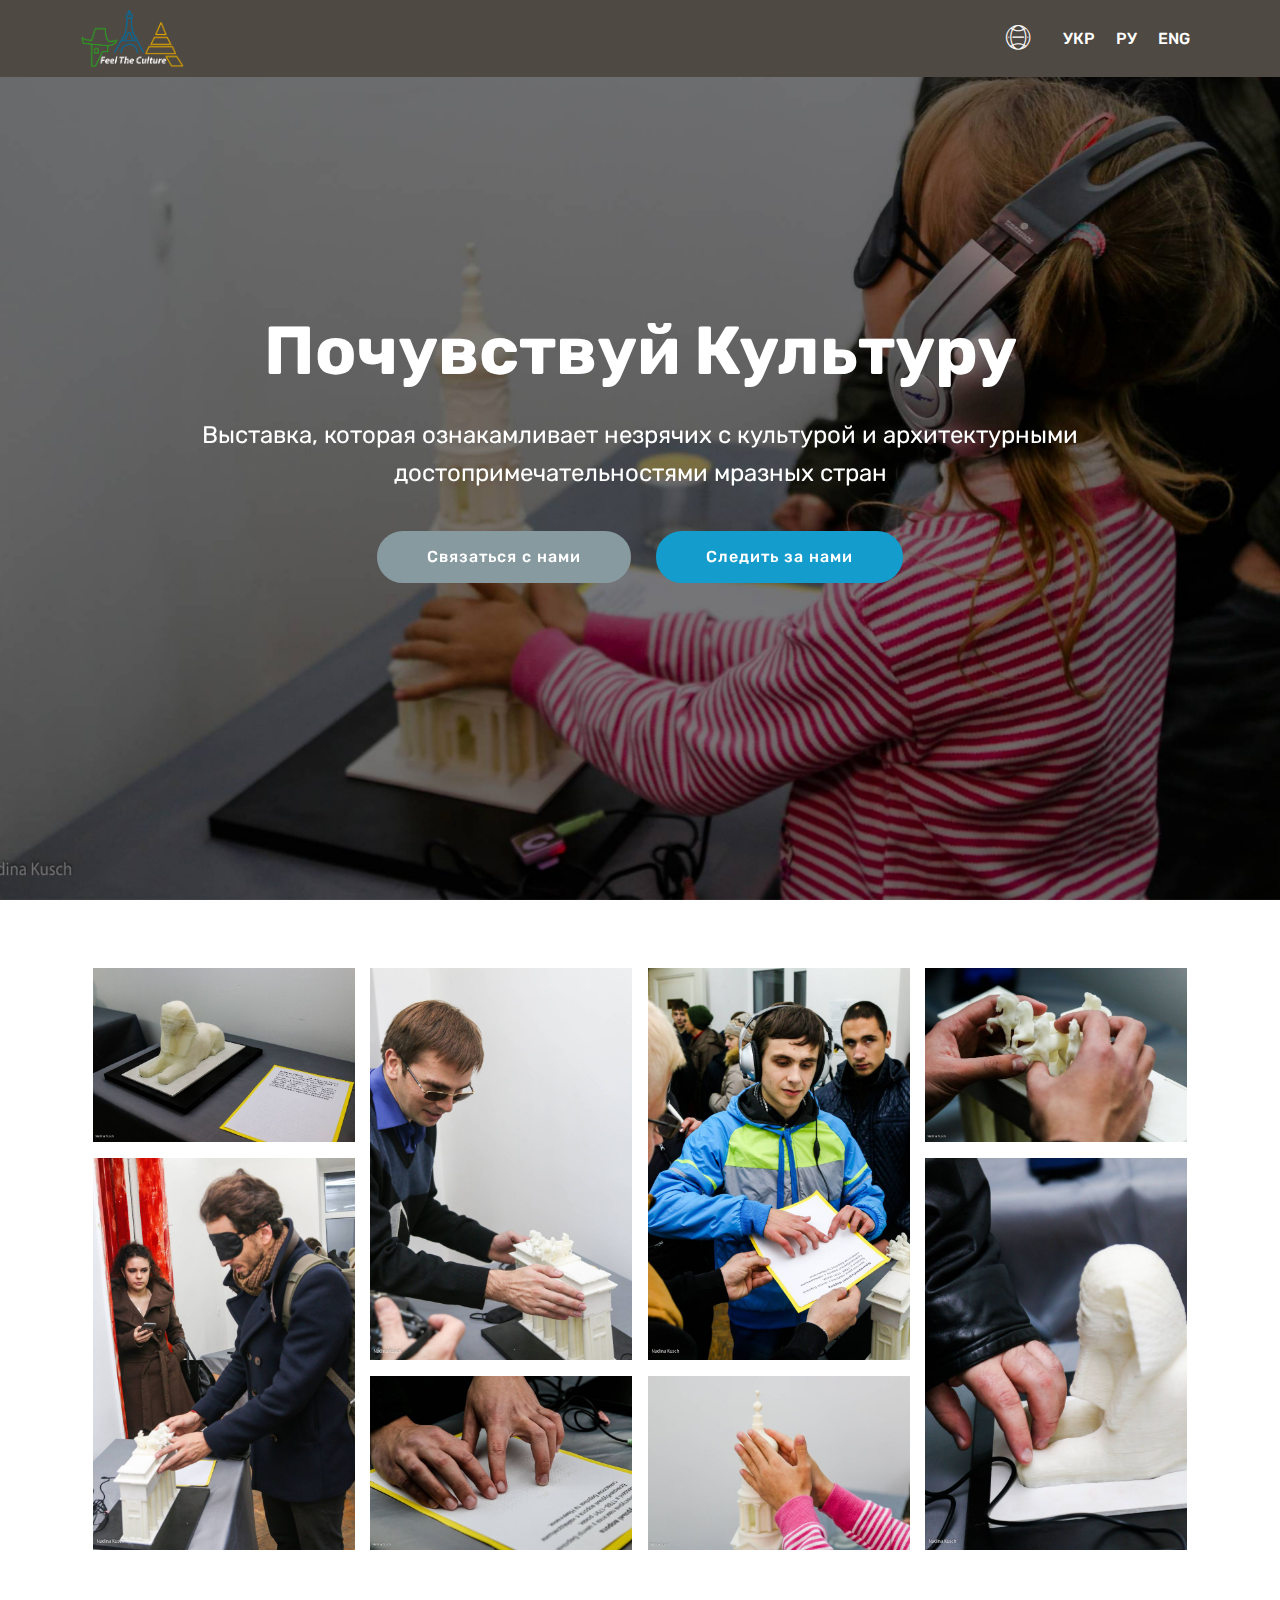
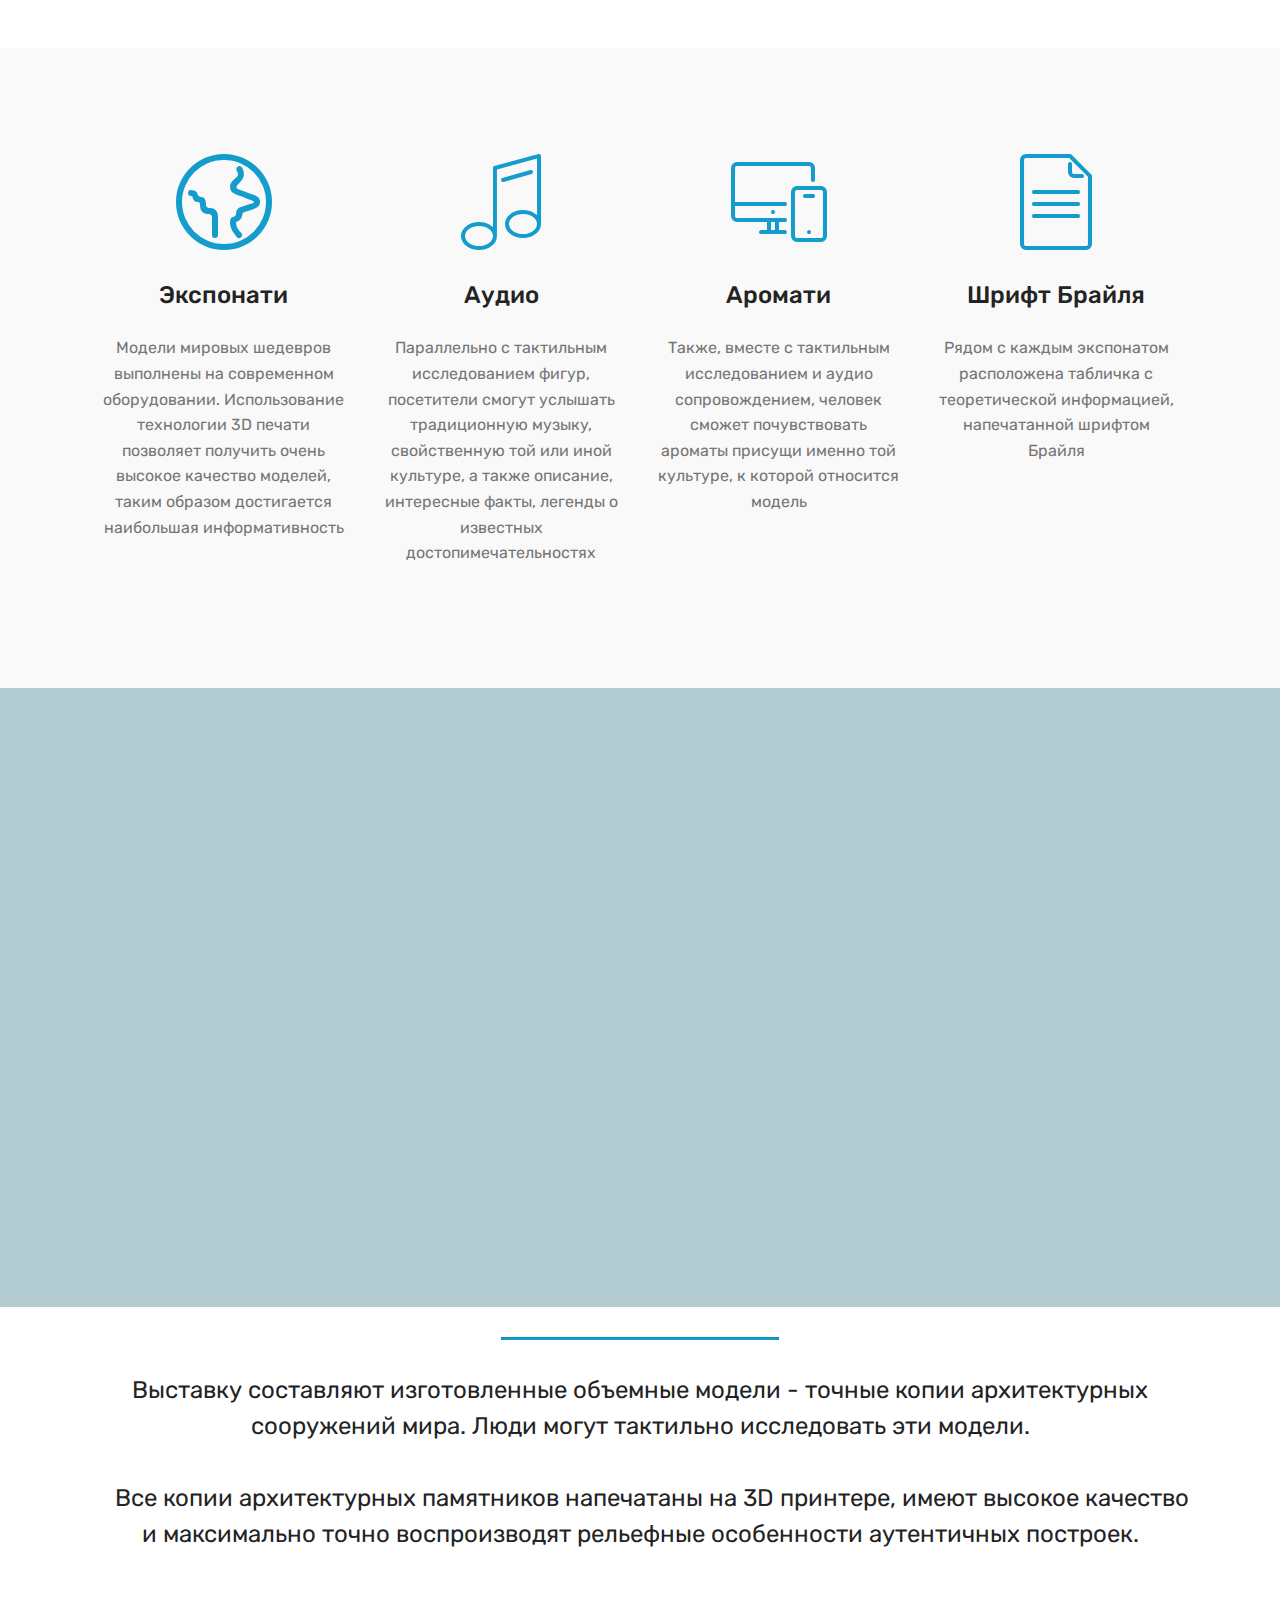
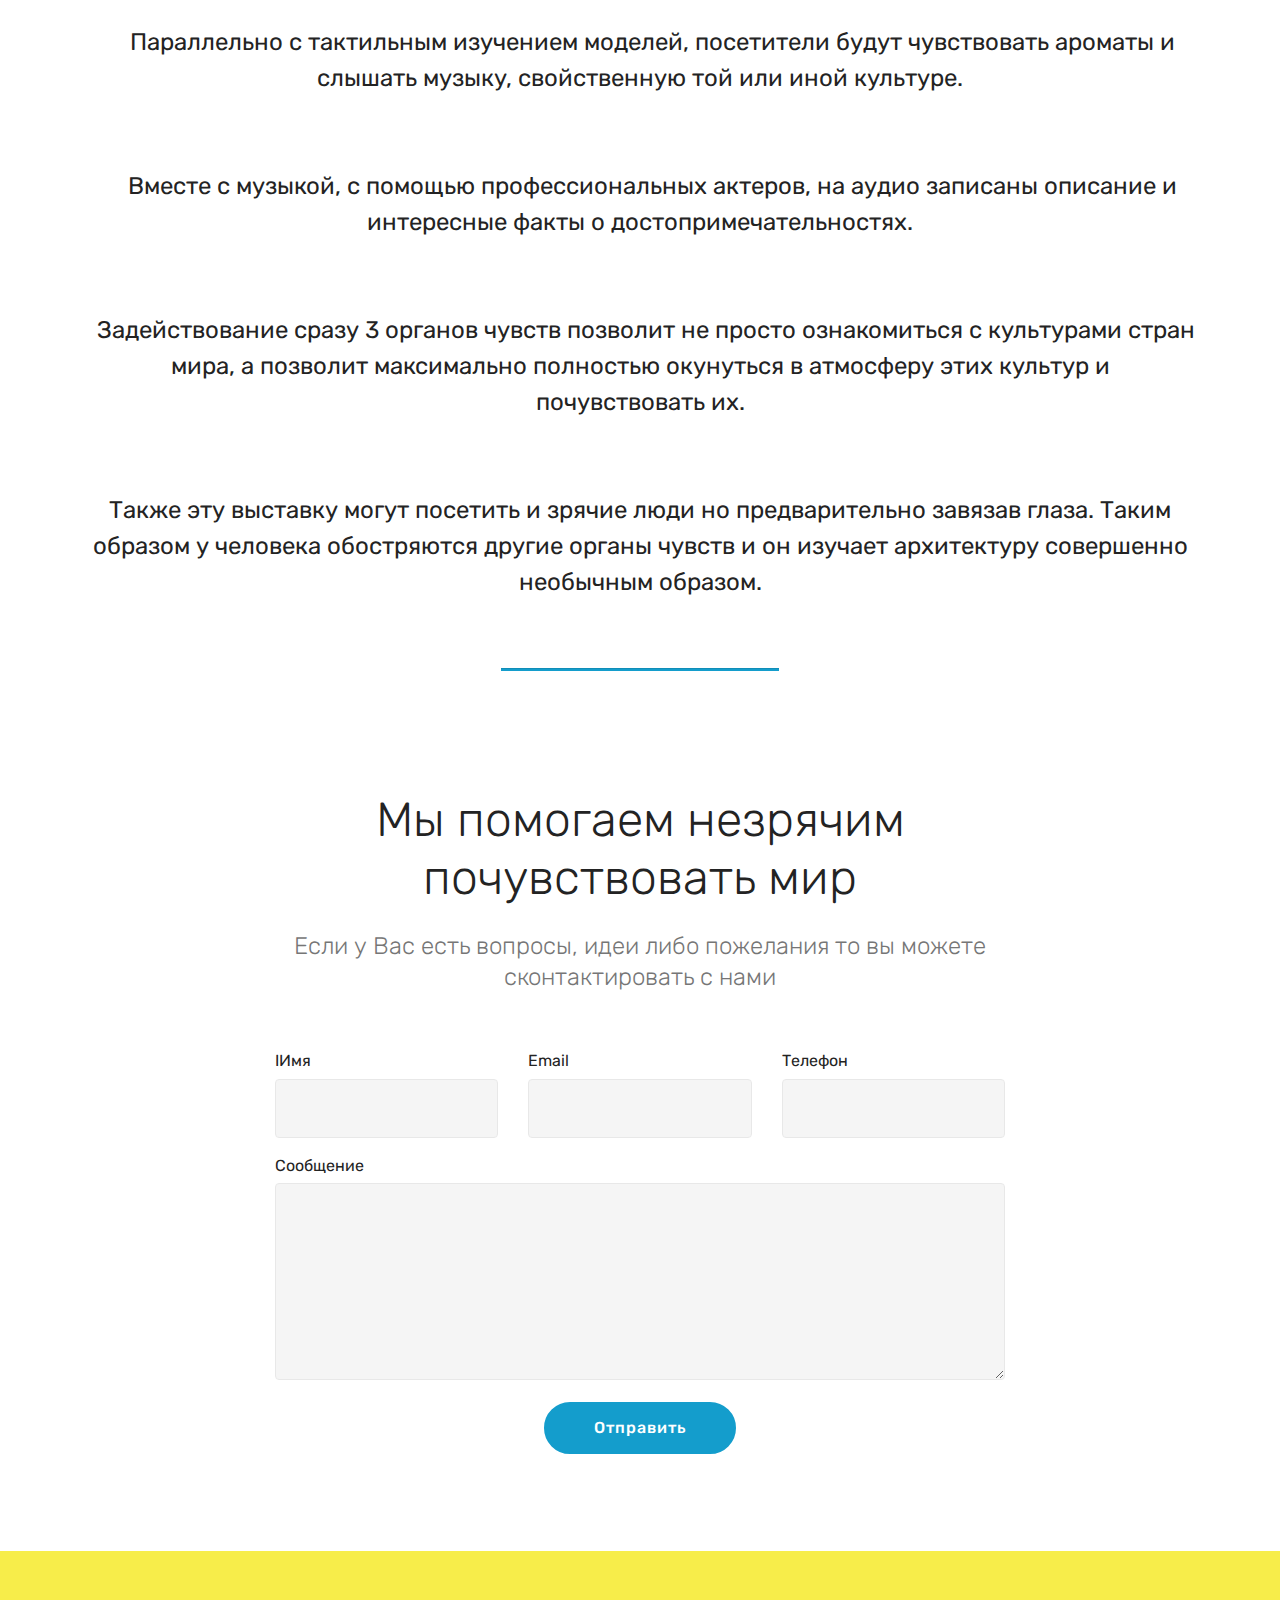
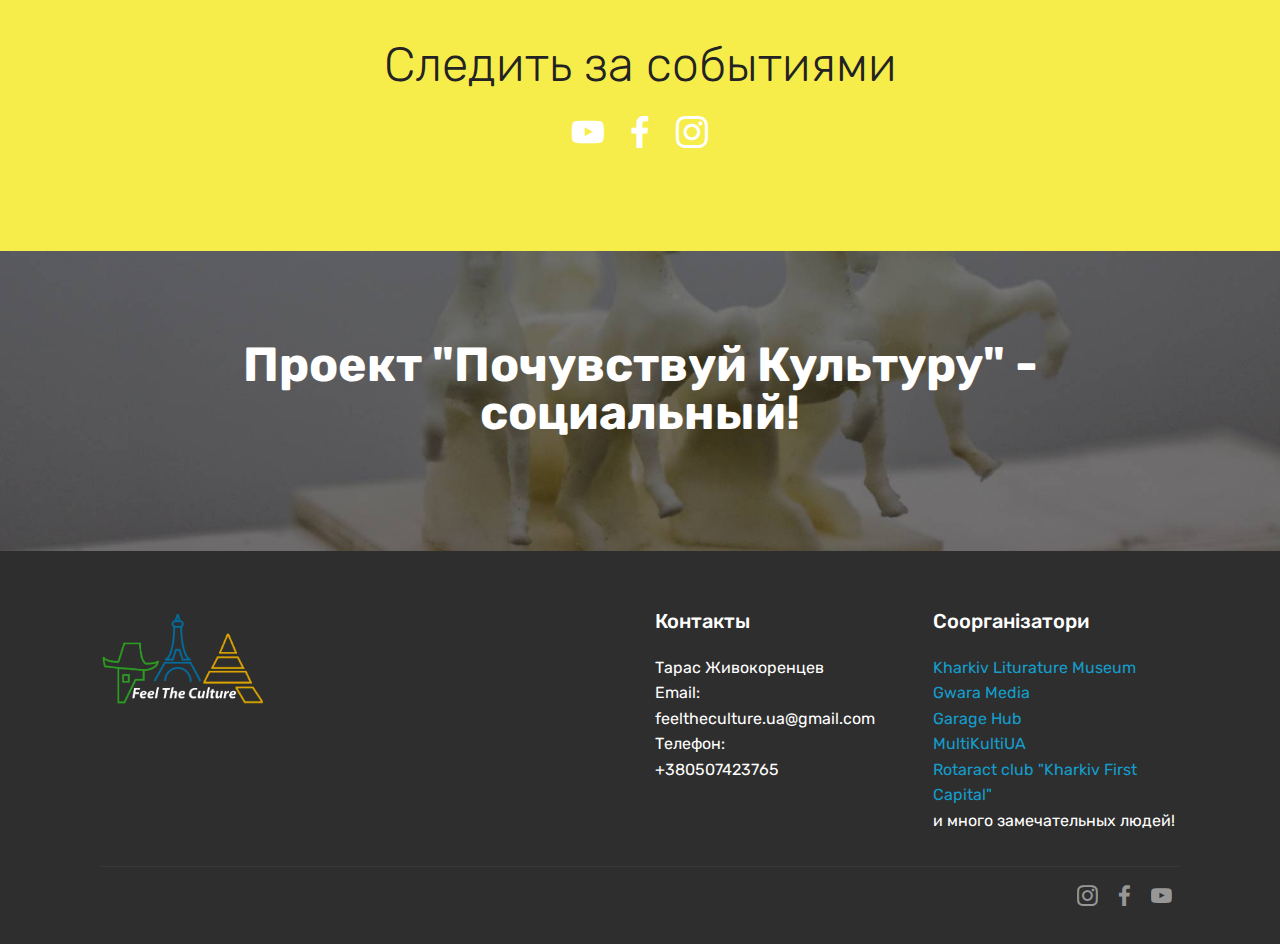
==== page1.html @ b910f6d1 "Add files via upload" ====
<!DOCTYPE html>
<html>
<head>
  <!-- Site made with Mobirise Website Builder v4.4.0, https://mobirise.com -->
  <meta charset="UTF-8">
  <meta http-equiv="X-UA-Compatible" content="IE=edge">
  <meta name="generator" content="Mobirise v4.4.0, mobirise.com">
  <meta name="viewport" content="width=device-width, initial-scale=1">
  <link rel="shortcut icon" href="assets/images/logo-1867x1082.png" type="image/x-icon">
  <meta name="description" content="">
  <title>Почувствуй Культуру</title>
  <link rel="stylesheet" href="assets/web/assets/mobirise-icons-bold/mobirise-icons-bold.css">
  <link rel="stylesheet" href="assets/web/assets/mobirise-icons/mobirise-icons.css">
  <link rel="stylesheet" href="assets/tether/tether.min.css">
  <link rel="stylesheet" href="assets/bootstrap/css/bootstrap.min.css">
  <link rel="stylesheet" href="assets/bootstrap/css/bootstrap-grid.min.css">
  <link rel="stylesheet" href="assets/bootstrap/css/bootstrap-reboot.min.css">
  <link rel="stylesheet" href="assets/socicon/css/styles.css">
  <link rel="stylesheet" href="assets/dropdown/css/style.css">
  <link rel="stylesheet" href="assets/theme/css/style.css">
  <link rel="stylesheet" href="assets/mobirise-gallery/style.css">
  <link rel="stylesheet" href="assets/mobirise/css/mbr-additional.css" type="text/css">
  
  
  
</head>
<body>
<section class="menu cid-qzJHlDyQnR" once="menu" id="menu1-1e" data-rv-view="293">

    

    <nav class="navbar navbar-expand beta-menu navbar-dropdown align-items-center navbar-toggleable-sm">
        <button class="navbar-toggler navbar-toggler-right" type="button" data-toggle="collapse" data-target="#navbarSupportedContent" aria-controls="navbarSupportedContent" aria-expanded="false" aria-label="Toggle navigation">
            <div class="hamburger">
                <span></span>
                <span></span>
                <span></span>
                <span></span>
            </div>
        </button>
        <div class="menu-logo">
            <div class="navbar-brand">
                <span class="navbar-logo">
                    <a href="https://mobirise.com">
                         <img src="assets/images/logo-1867x1082.png" alt="Mobirise" title="" media-simple="true" style="height: 3.8rem;">
                    </a>
                </span>
                <span class="navbar-caption-wrap"><a class="navbar-caption text-white display-4" href="https://mobirise.com"></a></span>
            </div>
        </div>
        <div class="collapse navbar-collapse" id="navbarSupportedContent">
            <ul class="navbar-nav nav-dropdown nav-right" data-app-modern-menu="true"><li class="nav-item"><a class="nav-link link text-white display-4" href="https://mobirise.com"></a></li><li class="nav-item"><a class="nav-link link text-white display-4" href="https://mobirise.com"><span class="mbri-globe-2 mbr-iconfont mbr-iconfont-btn"></span></a></li><li class="nav-item"><a class="nav-link link text-white display-4" href="index.html">УКР</a></li><li class="nav-item"><a class="nav-link link text-white display-4" href="page1.html">РУ</a></li>
                <li class="nav-item">
                    <a class="nav-link link text-white display-4" href="page2.html">ENG</a>
                </li></ul>
            
        </div>
    </nav>
</section>

<section class="engine"><a href="https://mobirise.co/f">free bootstrap builder</a></section><section class="cid-qzCC0cXMvp mbr-fullscreen mbr-parallax-background" id="header2-13" data-rv-view="236">

    

    

    <div class="container align-center">
        <div class="row justify-content-md-center">
            <div class="mbr-white col-md-10">
                <h1 class="mbr-section-title mbr-bold pb-3 mbr-fonts-style display-1">Почувствуй Культуру</h1>
                
                <p class="mbr-text pb-3 mbr-fonts-style display-5">Выставка, которая ознакамливает незрячих с культурой и архитектурными достопримечательностями мразных стран</p>
                <div class="mbr-section-btn"><a class="btn btn-md btn-warning display-4" href="index.html#form1-c">Связаться с нами</a>
                    <a class="btn btn-md btn-primary display-4" href="index.html#social-buttons2-b">Следить за нами</a></div>
            </div>
        </div>
    </div>
    
</section>

<section class="mbr-gallery mbr-slider-carousel cid-qzCJA2dPcf" id="gallery1-18" data-rv-view="239">

    

    <div class="container">
        <div><!-- Filter --><!-- Gallery --><div class="mbr-gallery-row"><div class="mbr-gallery-layout-default"><div><div><div class="mbr-gallery-item mbr-gallery-item--p1" data-video-url="false" data-tags="Animated"><div href="#lb-gallery1-18" data-slide-to="0" data-toggle="modal"><img src="assets/images/img-860-2000x1333-800x533.jpg" alt=""><span class="icon-focus"></span></div></div><div class="mbr-gallery-item mbr-gallery-item--p1" data-video-url="false" data-tags="Animated"><div href="#lb-gallery1-18" data-slide-to="1" data-toggle="modal"><img src="assets/images/img-1016-2000x3000-800x1200.jpg" alt=""><span class="icon-focus"></span></div></div><div class="mbr-gallery-item mbr-gallery-item--p1" data-video-url="false" data-tags="Animated"><div href="#lb-gallery1-18" data-slide-to="2" data-toggle="modal"><img src="assets/images/img-953-2000x3000-800x1200.jpg" alt=""><span class="icon-focus"></span></div></div><div class="mbr-gallery-item mbr-gallery-item--p1" data-video-url="false" data-tags="Animated"><div href="#lb-gallery1-18" data-slide-to="3" data-toggle="modal"><img src="assets/images/img-961-2000x1333-800x533.jpg" alt=""><span class="icon-focus"></span></div></div><div class="mbr-gallery-item mbr-gallery-item--p1" data-video-url="false" data-tags="Animated"><div href="#lb-gallery1-18" data-slide-to="4" data-toggle="modal"><img src="assets/images/img-1010-2000x3000-800x1200.jpg" alt=""><span class="icon-focus"></span></div></div><div class="mbr-gallery-item mbr-gallery-item--p1" data-video-url="false" data-tags="Animated"><div href="#lb-gallery1-18" data-slide-to="5" data-toggle="modal"><img src="assets/images/img-919-2000x3000-800x1200.jpg" alt=""><span class="icon-focus"></span></div></div><div class="mbr-gallery-item mbr-gallery-item--p1" data-video-url="false" data-tags="Animated"><div href="#lb-gallery1-18" data-slide-to="6" data-toggle="modal"><img src="assets/images/img-958-2000x1333-800x533.jpg" alt=""><span class="icon-focus"></span></div></div><div class="mbr-gallery-item mbr-gallery-item--p1" data-video-url="false" data-tags="Animated"><div href="#lb-gallery1-18" data-slide-to="7" data-toggle="modal"><img src="assets/images/img-948-2000x1333-800x533.jpg" alt=""><span class="icon-focus"></span></div></div></div></div><div class="clearfix"></div></div></div><!-- Lightbox --><div data-app-prevent-settings="" class="mbr-slider modal fade carousel slide" tabindex="-1" data-keyboard="true" data-interval="false" id="lb-gallery1-18"><div class="modal-dialog"><div class="modal-content"><div class="modal-body"><div class="carousel-inner"><div class="carousel-item"><img src="assets/images/img-860-2000x1333.jpg" alt=""></div><div class="carousel-item"><img src="assets/images/img-1016-2000x3000.jpg" alt=""></div><div class="carousel-item"><img src="assets/images/img-953-2000x3000.jpg" alt=""></div><div class="carousel-item"><img src="assets/images/img-961-2000x1333.jpg" alt=""></div><div class="carousel-item"><img src="assets/images/img-1010-2000x3000.jpg" alt=""></div><div class="carousel-item"><img src="assets/images/img-919-2000x3000.jpg" alt=""></div><div class="carousel-item"><img src="assets/images/img-958-2000x1333.jpg" alt=""></div><div class="carousel-item active"><img src="assets/images/img-948-2000x1333.jpg" alt=""></div></div><a class="carousel-control carousel-control-prev" role="button" data-slide="prev" href="#lb-gallery1-18"><span class="mbri-left mbr-iconfont" aria-hidden="true"></span><span class="sr-only">Previous</span></a><a class="carousel-control carousel-control-next" role="button" data-slide="next" href="#lb-gallery1-18"><span class="mbri-right mbr-iconfont" aria-hidden="true"></span><span class="sr-only">Next</span></a><a class="close" href="#" role="button" data-dismiss="modal"><span class="sr-only">Close</span></a></div></div></div></div></div>
    </div>

</section>

<section class="features1 cid-qzCCGQWvOH" id="features1-15" data-rv-view="274">
    
    

    
    <div class="container">
        <div class="media-container-row">

            <div class="card p-3 col-12 col-md-6 col-lg-3">
                <div class="card-img pb-3">
                    <span class="mbr-iconfont mbrib-globe" media-simple="true"></span>
                </div>
                <div class="card-box">
                    <h4 class="card-title py-3 mbr-fonts-style display-5">Экспонати</h4>
                    <p class="mbr-text mbr-fonts-style display-7">
                        Модели мировых шедевров выполнены на современном оборудовании. Использование технологии 3D печати позволяет получить очень высокое качество моделей, таким образом достигается наибольшая информативность
                    </p>
                </div>
            </div>

            <div class="card p-3 col-12 col-md-6 col-lg-3">
                <div class="card-img pb-3">
                    <span class="mbr-iconfont mbri-music" media-simple="true"></span>
                </div>
                <div class="card-box">
                    <h4 class="card-title py-3 mbr-fonts-style display-5">Аудио</h4>
                    <p class="mbr-text mbr-fonts-style display-7">
                        Параллельно с тактильным исследованием фигур, посетители смогут услышать традиционную музыку, свойственную той или иной культуре, а также описание, интересные факты, легенды о известных достопимечательностях</p>
                </div>
            </div>

            <div class="card p-3 col-12 col-md-6 col-lg-3">
                <div class="card-img pb-3">
                    <span class="mbri-responsive mbr-iconfont" media-simple="true"></span>
                </div>
                <div class="card-box">
                    <h4 class="card-title py-3 mbr-fonts-style display-5">Аромати</h4>
                    <p class="mbr-text mbr-fonts-style display-7">Также, вместе с тактильным исследованием и аудио сопровождением, человек сможет почувствовать ароматы присущи именно той культуре, к которой относится модель</p>
                </div>
            </div>

            <div class="card p-3 col-12 col-md-6 col-lg-3">
                <div class="card-img pb-3">
                    <span class="mbr-iconfont mbri-file" media-simple="true"></span>
                </div>
                <div class="card-box">
                    <h4 class="card-title py-3 mbr-fonts-style display-5">Шрифт Брайля</h4>
                    <p class="mbr-text mbr-fonts-style display-7">
                       Рядом с каждым экспонатом расположена табличка с теоретической информацией, напечатанной шрифтом Брайля</p>
                </div>
            </div>

        </div>

    </div>

</section>

<section class="cid-qzCMVEqzx2" id="video3-17" data-rv-view="277">

    
    
    <figure class="mbr-figure align-center container">
        <div class="video-block" style="width: 80%;">
            <div><iframe class="mbr-embedded-video" src="https://www.youtube.com/embed/Cu1EckkQpO0?rel=0&amp;amp;showinfo=0&amp;autoplay=0&amp;loop=0" width="1280" height="720" frameborder="0" allowfullscreen></iframe></div>
        </div>
    </figure>
</section>

<section class="mbr-section article content9 cid-qzCCguUGps" id="content9-14" data-rv-view="279">
    
     

    <div class="container">
        <div class="inner-container" style="width: 100%;">
            <hr class="line" style="width: 25%;">
            <div class="section-text align-center mbr-fonts-style display-5">Выставку составляют изготовленные объемные модели - точные копии архитектурных сооружений мира. Люди могут тактильно исследовать эти модели.<br><br>
<div>&nbsp; &nbsp; Все копии архитектурных памятников напечатаны на 3D принтере, имеют высокое качество и максимально точно воспроизводят рельефные особенности аутентичных построек.
</div><div>
</div><div><br></div><br><div>&nbsp; &nbsp; Параллельно с тактильным изучением моделей, посетители будут чувствовать ароматы и слышать музыку, свойственную той или иной культуре.
</div><div><br></div><br><div>&nbsp; &nbsp; Вместе с музыкой, с помощью профессиональных актеров, на аудио записаны описание и интересные факты о достопримечательностях.
</div><div>
</div><div>&nbsp; </div><br><div>&nbsp; Задействование сразу 3 органов чувств позволит не просто ознакомиться с культурами стран мира, а позволит максимально полностью окунуться в атмосферу этих культур и почувствовать их.
</div><div>
</div><div>&nbsp; &nbsp;</div><br><div> Также эту выставку могут посетить и зрячие люди но предварительно завязав глаза. Таким образом у человека обостряются другие органы чувств и он изучает архитектуру совершенно необычным образом.<br><div><br></div></div></div>
            <hr class="line" style="width: 25%;">
        </div>
        </div>
</section>

<section class="mbr-section form1 cid-qzCEzXkLi6" id="form1-19" data-rv-view="281">

    

    
    <div class="container">
        <div class="row justify-content-center">
            <div class="title col-12 col-lg-8">
                <h2 class="mbr-section-title align-center pb-3 mbr-fonts-style display-2">Мы помогаем незрячим почувствовать мир</h2>
                <h3 class="mbr-section-subtitle align-center mbr-light pb-3 mbr-fonts-style display-5">Если у Вас есть вопросы, идеи либо пожелания то вы можете сконтактировать с нами</h3>
            </div>
        </div>
    </div>
    <div class="container">
        <div class="row justify-content-center">
            <div class="media-container-column col-lg-8" data-form-type="formoid">
                    <div data-form-alert="" hidden="">Благодарим Вас!</div>
            
                    <form class="mbr-form" action="https://mobirise.com/" method="post" data-form-title="Mobirise Form"><input type="hidden" data-form-email="true" value="fwGW5bQYg4R64pjP+0q1nXFPZIfZEPBDIk0TtiAxZwVDFBE4l4ZvC0EOuImtR+flGDZNSiDNmzqELQvdIpC7x2TzBE1lNb4hWwVB2PJVR9sqeeEgL4UCG/27Fe/Kya9X">
                        <div class="row row-sm-offset">
                            <div class="col-md-4 multi-horizontal" data-for="name">
                                <div class="form-group">
                                    <label class="form-control-label mbr-fonts-style display-7" for="name-form1-19">ІИмя</label>
                                    <input type="text" class="form-control" name="name" data-form-field="Name" required="" id="name-form1-19">
                                </div>
                            </div>
                            <div class="col-md-4 multi-horizontal" data-for="email">
                                <div class="form-group">
                                    <label class="form-control-label mbr-fonts-style display-7" for="email-form1-19">Email</label>
                                    <input type="email" class="form-control" name="email" data-form-field="Email" required="" id="email-form1-19">
                                </div>
                            </div>
                            <div class="col-md-4 multi-horizontal" data-for="phone">
                                <div class="form-group">
                                    <label class="form-control-label mbr-fonts-style display-7" for="phone-form1-19">Телефон</label>
                                    <input type="tel" class="form-control" name="phone" data-form-field="Phone" id="phone-form1-19">
                                </div>
                            </div>
                        </div>
                        <div class="form-group" data-for="message">
                            <label class="form-control-label mbr-fonts-style display-7" for="message-form1-19">Сообщение</label>
                            <textarea type="text" class="form-control" name="message" rows="7" data-form-field="Message" id="message-form1-19"></textarea>
                        </div>
            
                        <span class="input-group-btn"><button href="" type="submit" class="btn btn-primary btn-form display-4">Отправить</button></span>
                    </form>
            </div>
        </div>
    </div>
</section>

<section class="cid-qzCEx5ttws" id="social-buttons2-1b" data-rv-view="284">

    

    

    <div class="container">
        <div class="media-container-row">
            <div class="col-md-8 align-center">
                <h2 class="pb-3 mbr-fonts-style display-2">Следить за событиями</h2>
                <div class="social-list pl-0 mb-0">
                    <a href="https://www.youtube.com/channel/UCWaNE3uQ1NNji4mCQPT6OTg" target="_blank">
                        <span class="px-2 mbr-iconfont mbr-iconfont-social socicon-youtube socicon" style="" media-simple="true"></span>
                    </a>
                    <a href="https://www.facebook.com/feeltheculture.ua/" target="_blank">
                        <span class="px-2 mbr-iconfont mbr-iconfont-social socicon-facebook socicon" media-simple="true"></span>
                    </a>
                    <a href="https://www.instagram.com/feeltheculture_/?hl=en" target="_blank">
                        <span class="px-2 mbr-iconfont mbr-iconfont-social socicon-instagram socicon" media-simple="true"></span>
                    </a>
                    <a href="https://www.youtube.com/channel/UCWaNE3uQ1NNji4mCQPT6OTg" target="_blank">
                        
                    </a>
                    <a href="https://plus.google.com/u/0/+Mobirise" target="_blank">
                        
                    </a>
                    <a href="https://www.behance.net/Mobirise" target="_blank">
                        
                    </a>
                </div>
            </div>
        </div>
    </div>
</section>

<section class="mbr-section info3 cid-qzCFwlhgUR" id="info3-1c" data-rv-view="287">

    

    

    <div class="container">
        <div class="row justify-content-center">
            <div class="media-container-column title col-12 col-md-10">
                <h2 class="align-left mbr-bold mbr-white pb-3 mbr-fonts-style display-2">Проект "Почувствуй Культуру" - социальный!</h2>
                
                
                
            </div>
        </div>
    </div>
</section>

<section class="cid-qzCFlq4pyI" id="footer1-1d" data-rv-view="290">

    

    

    <div class="container">
        <div class="media-container-row content text-white">
            <div class="col-12 col-md-3">
                <div class="media-wrap">
                    <a href="https://mobirise.com/">
                        <img src="assets/images/logo-1867x1082.png" alt="Mobirise" title="" media-simple="true">
                    </a>
                </div>
            </div>
            <div class="col-12 col-md-3 mbr-fonts-style display-7">
                <h5 class="pb-3"></h5>
                <p class="mbr-text"></p>
            </div>
            <div class="col-12 col-md-3 mbr-fonts-style display-7">
                <h5 class="pb-3">
                    Контакты</h5>
                <p class="mbr-text">Тарас Живокоренцев 
<br>Email: feeltheculture.ua@gmail.com 
<br>Телефон:
<br>+380507423765&nbsp;</p>
            </div>
            <div class="col-12 col-md-3 mbr-fonts-style display-7">
                <h5 class="pb-3">Соорганізатори</h5>
                <p class="mbr-text"><a href="https://www.facebook.com/litme.ua/">Kharkiv Liturature Museum
</a><br><a href="https://www.facebook.com/gwaramedia/">Gwara Media</a>
<br><a href="https://www.facebook.com/garage.hub.kharkiv/?hc_ref=ARThlx8HmTrCfLhJIIq7QPoYUj9m2IhoSCmTdGjMxlW8hfl-ylAvFSvJ2t6IsEDpVSo">Garage Hub</a>
<br><a href="https://www.facebook.com/NGO-%D0%9Cultikultiua-259853074158838/">MultiKultiUA</a>
<br><a href="https://www.facebook.com/rotaractkharkivfirstcapital/">Rotaract club "Kharkiv First Capital"
</a><br>и много замечательных людей!</p>
            </div>
        </div>
        <div class="footer-lower">
            <div class="media-container-row">
                <div class="col-sm-12">
                    <hr>
                </div>
            </div>
            <div class="media-container-row mbr-white">
                <div class="col-sm-6 copyright">
                    <p class="mbr-text mbr-fonts-style display-7"></p>
                </div>
                <div class="col-md-6">
                    <div class="social-list align-right">
                        <div class="soc-item">
                            <a href="https://www.instagram.com/feeltheculture_/?hl=en" target="_blank">
                                <span class="mbr-iconfont mbr-iconfont-social socicon-instagram socicon" media-simple="true"></span>
                            </a>
                        </div>
                        <div class="soc-item">
                            <a href="https://www.facebook.com/feeltheculture.ua/" target="_blank">
                                <span class="mbr-iconfont mbr-iconfont-social socicon-facebook socicon" media-simple="true"></span>
                            </a>
                        </div>
                        <div class="soc-item">
                            <a href="https://www.youtube.com/channel/UCWaNE3uQ1NNji4mCQPT6OTg" target="_blank">
                                <span class="mbr-iconfont mbr-iconfont-social socicon-youtube socicon" media-simple="true"></span>
                            </a>
                        </div>
                        
                        
                        
                    </div>
                </div>
            </div>
        </div>
    </div>
</section>


  <script src="assets/web/assets/jquery/jquery.min.js"></script>
  <script src="assets/popper/popper.min.js"></script>
  <script src="assets/tether/tether.min.js"></script>
  <script src="assets/bootstrap/js/bootstrap.min.js"></script>
  <script src="assets/jarallax/jarallax.min.js"></script>
  <script src="assets/masonry/masonry.pkgd.min.js"></script>
  <script src="assets/imagesloaded/imagesloaded.pkgd.min.js"></script>
  <script src="assets/bootstrap-carousel-swipe/bootstrap-carousel-swipe.js"></script>
  <script src="assets/jquery-mb-vimeo_player/jquery.mb.vimeo_player.js"></script>
  <script src="assets/smooth-scroll/smooth-scroll.js"></script>
  <script src="assets/social-likes/social-likes.js"></script>
  <script src="assets/dropdown/js/script.min.js"></script>
  <script src="assets/touch-swipe/jquery.touch-swipe.min.js"></script>
  <script src="assets/theme/js/script.js"></script>
  <script src="assets/formoid/formoid.min.js"></script>
  <script src="assets/mobirise-slider-video/script.js"></script>
  <script src="assets/mobirise-gallery/player.min.js"></script>
  <script src="assets/mobirise-gallery/script.js"></script>
  
  
</body>
</html>
---- assets/web/assets/mobirise-icons-bold/mobirise-icons-bold.css ----
@font-face {
  font-family: 'mobirise-icons-bold';
  src:  url('mobirise-icons-bold.eot?m1l4yr');
  src:  url('mobirise-icons-bold.eot?m1l4yr#iefix') format('embedded-opentype'),
    url('mobirise-icons-bold.ttf?m1l4yr') format('truetype'),
    url('mobirise-icons-bold.woff?m1l4yr') format('woff'),
    url('mobirise-icons-bold.svg?m1l4yr#mobirise-icons-bold') format('svg');
  font-weight: normal;
  font-style: normal;
}

[class^="mbrib-"], [class*="mbrib-"] {
  /* use !important to prevent issues with browser extensions that change fonts */
  font-family: 'mobirise-icons-bold' !important;
  speak: none;
  font-style: normal;
  font-weight: normal;
  font-variant: normal;
  text-transform: none;
  line-height: 1;

  /* Better Font Rendering =========== */
  -webkit-font-smoothing: antialiased;
  -moz-osx-font-smoothing: grayscale;
}

.mbrib-add-submenu:before {
  content: "\e900";
}
.mbrib-alert:before {
  content: "\e901";
}
.mbrib-align-center:before {
  content: "\e902";
}
.mbrib-align-justify:before {
  content: "\e903";
}
.mbrib-align-left:before {
  content: "\e904";
}
.mbrib-align-right:before {
  content: "\e905";
}
.mbrib-android:before {
  content: "\e906";
}
.mbrib-apple:before {
  content: "\e907";
}
.mbrib-arrow-down:before {
  content: "\e908";
}
.mbrib-arrow-next:before {
  content: "\e909";
}
.mbrib-arrow-prev:before {
  content: "\e90a";
}
.mbrib-arrow-up:before {
  content: "\e90b";
}
.mbrib-bold:before {
  content: "\e90c";
}
.mbrib-bookmark:before {
  content: "\e90d";
}
.mbrib-bootstrap:before {
  content: "\e90e";
}
.mbrib-briefcase:before {
  content: "\e90f";
}
.mbrib-browse:before {
  content: "\e910";
}
.mbrib-bulleted-list:before {
  content: "\e911";
}
.mbrib-calendar:before {
  content: "\e912";
}
.mbrib-camera:before {
  content: "\e913";
}
.mbrib-cart-add:before {
  content: "\e914";
}
.mbrib-cart-full:before {
  content: "\e915";
}
.mbrib-cash:before {
  content: "\e916";
}
.mbrib-change-style:before {
  content: "\e917";
}
.mbrib-chat:before {
  content: "\e918";
}
.mbrib-clock:before {
  content: "\e919";
}
.mbrib-close:before {
  content: "\e91a";
}
.mbrib-cloud:before {
  content: "\e91b";
}
.mbrib-code:before {
  content: "\e91c";
}
.mbrib-contact-form:before {
  content: "\e91d";
}
.mbrib-credit-card:before {
  content: "\e91e";
}
.mbrib-cursor-click:before {
  content: "\e91f";
}
.mbrib-cust-feedback:before {
  content: "\e920";
}
.mbrib-database:before {
  content: "\e921";
}
.mbrib-delivery:before {
  content: "\e922";
}
.mbrib-desktop:before {
  content: "\e923";
}
.mbrib-devices:before {
  content: "\e924";
}
.mbrib-down:before {
  content: "\e925";
}
.mbrib-download:before {
  content: "\e926";
}
.mbrib-drag-n-drop:before {
  content: "\e927";
}
.mbrib-drag-n-drop2:before {
  content: "\e928";
}
.mbrib-edit:before {
  content: "\e929";
}
.mbrib-edit2:before {
  content: "\e92a";
}
.mbrib-error:before {
  content: "\e92b";
}
.mbrib-extension:before {
  content: "\e92c";
}
.mbrib-features:before {
  content: "\e92d";
}
.mbrib-file:before {
  content: "\e92e";
}
.mbrib-flag:before {
  content: "\e92f";
}
.mbrib-folder:before {
  content: "\e930";
}
.mbrib-gift:before {
  content: "\e931";
}
.mbrib-github:before {
  content: "\e932";
}
.mbrib-globe-2:before {
  content: "\e933";
}
.mbrib-globe:before {
  content: "\e934";
}
.mbrib-growing-chart:before {
  content: "\e935";
}
.mbrib-hearth:before {
  content: "\e936";
}
.mbrib-help:before {
  content: "\e937";
}
.mbrib-home:before {
  content: "\e938";
}
.mbrib-hot-cup:before {
  content: "\e939";
}
.mbrib-idea:before {
  content: "\e93a";
}
.mbrib-image-gallery:before {
  content: "\e93b";
}
.mbrib-image-slider:before {
  content: "\e93c";
}
.mbrib-info:before {
  content: "\e93d";
}
.mbrib-italic:before {
  content: "\e93e";
}
.mbrib-key:before {
  content: "\e93f";
}
.mbrib-laptop:before {
  content: "\e940";
}
.mbrib-layers:before {
  content: "\e941";
}
.mbrib-left-right:before {
  content: "\e942";
}
.mbrib-left:before {
  content: "\e943";
}
.mbrib-letter:before {
  content: "\e944";
}
.mbrib-like:before {
  content: "\e945";
}
.mbrib-link:before {
  content: "\e946";
}
.mbrib-lock:before {
  content: "\e947";
}
.mbrib-login:before {
  content: "\e948";
}
.mbrib-logout:before {
  content: "\e949";
}
.mbrib-magic-stick:before {
  content: "\e94a";
}
.mbrib-map-pin:before {
  content: "\e94b";
}
.mbrib-menu:before {
  content: "\e94c";
}
.mbrib-mobile:before {
  content: "\e94d";
}
.mbrib-mobile2:before {
  content: "\e94e";
}
.mbrib-mobirise:before {
  content: "\e94f";
}
.mbrib-more-horizontal:before {
  content: "\e950";
}
.mbrib-more-vertical:before {
  content: "\e951";
}
.mbrib-music:before {
  content: "\e952";
}
.mbrib-new-file:before {
  content: "\e953";
}
.mbrib-numbered-list:before {
  content: "\e954";
}
.mbrib-opened-folder:before {
  content: "\e955";
}
.mbrib-pages:before {
  content: "\e956";
}
.mbrib-paper-plane:before {
  content: "\e957";
}
.mbrib-paperclip:before {
  content: "\e958";
}
.mbrib-photo:before {
  content: "\e959";
}
.mbrib-photos:before {
  content: "\e95a";
}
.mbrib-pin:before {
  content: "\e95b";
}
.mbrib-play:before {
  content: "\e95c";
}
.mbrib-plus:before {
  content: "\e95d";
}
.mbrib-preview:before {
  content: "\e95e";
}
.mbrib-print:before {
  content: "\e95f";
}
.mbrib-protect:before {
  content: "\e960";
}
.mbrib-question:before {
  content: "\e961";
}
.mbrib-quote-left:before {
  content: "\e962";
}
.mbrib-quote-right:before {
  content: "\e963";
}
.mbrib-redo:before {
  content: "\e964";
}
.mbrib-refresh:before {
  content: "\e965";
}
.mbrib-responsive:before {
  content: "\e966";
}
.mbrib-right:before {
  content: "\e967";
}
.mbrib-rocket:before {
  content: "\e968";
}
.mbrib-sad-face:before {
  content: "\e969";
}
.mbrib-sale:before {
  content: "\e96a";
}
.mbrib-save:before {
  content: "\e96b";
}
.mbrib-search:before {
  content: "\e96c";
}
.mbrib-setting:before {
  content: "\e96d";
}
.mbrib-setting2:before {
  content: "\e96e";
}
.mbrib-setting3:before {
  content: "\e96f";
}
.mbrib-share:before {
  content: "\e970";
}
.mbrib-shopping-bag:before {
  content: "\e971";
}
.mbrib-shopping-basket:before {
  content: "\e972";
}
.mbrib-shopping-cart:before {
  content: "\e973";
}
.mbrib-sites:before {
  content: "\e974";
}
.mbrib-smile-face:before {
  content: "\e975";
}
.mbrib-speed:before {
  content: "\e976";
}
.mbrib-star:before {
  content: "\e977";
}
.mbrib-success:before {
  content: "\e978";
}
.mbrib-sun:before {
  content: "\e979";
}
.mbrib-sun2:before {
  content: "\e97a";
}
.mbrib-tablet-vertical:before {
  content: "\e97b";
}
.mbrib-tablet:before {
  content: "\e97c";
}
.mbrib-target:before {
  content: "\e97d";
}
.mbrib-timer:before {
  content: "\e97e";
}
.mbrib-to-ftp:before {
  content: "\e97f";
}
.mbrib-to-local-drive:before {
  content: "\e980";
}
.mbrib-touch-swipe:before {
  content: "\e981";
}
.mbrib-touch:before {
  content: "\e982";
}
.mbrib-trash:before {
  content: "\e983";
}
.mbrib-underline:before {
  content: "\e984";
}
.mbrib-undo:before {
  content: "\e985";
}
.mbrib-unlink:before {
  content: "\e986";
}
.mbrib-unlock:before {
  content: "\e987";
}
.mbrib-up-down:before {
  content: "\e988";
}
.mbrib-up:before {
  content: "\e989";
}
.mbrib-update:before {
  content: "\e98a";
}
.mbrib-upload:before {
  content: "\e98b";
}
.mbrib-user:before {
  content: "\e98c";
}
.mbrib-user2:before {
  content: "\e98d";
}
.mbrib-users:before {
  content: "\e98e";
}
.mbrib-video-play:before {
  content: "\e98f";
}
.mbrib-video:before {
  content: "\e990";
}
.mbrib-watch:before {
  content: "\e991";
}
.mbrib-website-theme:before {
  content: "\e992";
}
.mbrib-wifi:before {
  content: "\e993";
}
.mbrib-windows:before {
  content: "\e994";
}
.mbrib-zoom-out:before {
  content: "\e995";
}
---- assets/web/assets/mobirise-icons/mobirise-icons.css ----
@font-face {
  font-family: 'MobiriseIcons';
  src:  url('mobirise-icons.eot?spat4u');
  src:  url('mobirise-icons.eot?spat4u#iefix') format('embedded-opentype'),
    url('mobirise-icons.ttf?spat4u') format('truetype'),
    url('mobirise-icons.woff?spat4u') format('woff'),
    url('mobirise-icons.svg?spat4u#MobiriseIcons') format('svg');
  font-weight: normal;
  font-style: normal;
}

[class^="mbri-"], [class*=" mbri-"] {
  /* use !important to prevent issues with browser extensions that change fonts */
  font-family: MobiriseIcons !important;
  speak: none;
  font-style: normal;
  font-weight: normal;
  font-variant: normal;
  text-transform: none;
  line-height: 1;

  /* Better Font Rendering =========== */
  -webkit-font-smoothing: antialiased;
  -moz-osx-font-smoothing: grayscale;
}

.mbri-add-submenu:before {
  content: "\e900";
}
.mbri-alert:before {
  content: "\e901";
}
.mbri-align-center:before {
  content: "\e902";
}
.mbri-align-justify:before {
  content: "\e903";
}
.mbri-align-left:before {
  content: "\e904";
}
.mbri-align-right:before {
  content: "\e905";
}
.mbri-android:before {
  content: "\e906";
}
.mbri-apple:before {
  content: "\e907";
}
.mbri-arrow-down:before {
  content: "\e908";
}
.mbri-arrow-next:before {
  content: "\e909";
}
.mbri-arrow-prev:before {
  content: "\e90a";
}
.mbri-arrow-up:before {
  content: "\e90b";
}
.mbri-bold:before {
  content: "\e90c";
}
.mbri-bookmark:before {
  content: "\e90d";
}
.mbri-bootstrap:before {
  content: "\e90e";
}
.mbri-briefcase:before {
  content: "\e90f";
}
.mbri-browse:before {
  content: "\e910";
}
.mbri-bulleted-list:before {
  content: "\e911";
}
.mbri-calendar:before {
  content: "\e912";
}
.mbri-camera:before {
  content: "\e913";
}
.mbri-cart-add:before {
  content: "\e914";
}
.mbri-cart-full:before {
  content: "\e915";
}
.mbri-cash:before {
  content: "\e916";
}
.mbri-change-style:before {
  content: "\e917";
}
.mbri-chat:before {
  content: "\e918";
}
.mbri-clock:before {
  content: "\e919";
}
.mbri-close:before {
  content: "\e91a";
}
.mbri-cloud:before {
  content: "\e91b";
}
.mbri-code:before {
  content: "\e91c";
}
.mbri-contact-form:before {
  content: "\e91d";
}
.mbri-credit-card:before {
  content: "\e91e";
}
.mbri-cursor-click:before {
  content: "\e91f";
}
.mbri-cust-feedback:before {
  content: "\e920";
}
.mbri-database:before {
  content: "\e921";
}
.mbri-delivery:before {
  content: "\e922";
}
.mbri-desktop:before {
  content: "\e923";
}
.mbri-devices:before {
  content: "\e924";
}
.mbri-down:before {
  content: "\e925";
}
.mbri-download:before {
  content: "\e989";
}
.mbri-drag-n-drop:before {
  content: "\e927";
}
.mbri-drag-n-drop2:before {
  content: "\e928";
}
.mbri-edit:before {
  content: "\e929";
}
.mbri-edit2:before {
  content: "\e92a";
}
.mbri-error:before {
  content: "\e92b";
}
.mbri-extension:before {
  content: "\e92c";
}
.mbri-features:before {
  content: "\e92d";
}
.mbri-file:before {
  content: "\e92e";
}
.mbri-flag:before {
  content: "\e92f";
}
.mbri-folder:before {
  content: "\e930";
}
.mbri-gift:before {
  content: "\e931";
}
.mbri-github:before {
  content: "\e932";
}
.mbri-globe:before {
  content: "\e933";
}
.mbri-globe-2:before {
  content: "\e934";
}
.mbri-growing-chart:before {
  content: "\e935";
}
.mbri-hearth:before {
  content: "\e936";
}
.mbri-help:before {
  content: "\e937";
}
.mbri-home:before {
  content: "\e938";
}
.mbri-hot-cup:before {
  content: "\e939";
}
.mbri-idea:before {
  content: "\e93a";
}
.mbri-image-gallery:before {
  content: "\e93b";
}
.mbri-image-slider:before {
  content: "\e93c";
}
.mbri-info:before {
  content: "\e93d";
}
.mbri-italic:before {
  content: "\e93e";
}
.mbri-key:before {
  content: "\e93f";
}
.mbri-laptop:before {
  content: "\e940";
}
.mbri-layers:before {
  content: "\e941";
}
.mbri-left-right:before {
  content: "\e942";
}
.mbri-left:before {
  content: "\e943";
}
.mbri-letter:before {
  content: "\e944";
}
.mbri-like:before {
  content: "\e945";
}
.mbri-link:before {
  content: "\e946";
}
.mbri-lock:before {
  content: "\e947";
}
.mbri-login:before {
  content: "\e948";
}
.mbri-logout:before {
  content: "\e949";
}
.mbri-magic-stick:before {
  content: "\e94a";
}
.mbri-map-pin:before {
  content: "\e94b";
}
.mbri-menu:before {
  content: "\e94c";
}
.mbri-mobile:before {
  content: "\e94d";
}
.mbri-mobile2:before {
  content: "\e94e";
}
.mbri-mobirise:before {
  content: "\e94f";
}
.mbri-more-horizontal:before {
  content: "\e950";
}
.mbri-more-vertical:before {
  content: "\e951";
}
.mbri-music:before {
  content: "\e952";
}
.mbri-new-file:before {
  content: "\e953";
}
.mbri-numbered-list:before {
  content: "\e954";
}
.mbri-opened-folder:before {
  content: "\e955";
}
.mbri-pages:before {
  content: "\e956";
}
.mbri-paper-plane:before {
  content: "\e957";
}
.mbri-paperclip:before {
  content: "\e958";
}
.mbri-photo:before {
  content: "\e959";
}
.mbri-photos:before {
  content: "\e95a";
}
.mbri-pin:before {
  content: "\e95b";
}
.mbri-play:before {
  content: "\e95c";
}
.mbri-plus:before {
  content: "\e95d";
}
.mbri-preview:before {
  content: "\e95e";
}
.mbri-print:before {
  content: "\e95f";
}
.mbri-protect:before {
  content: "\e960";
}
.mbri-question:before {
  content: "\e961";
}
.mbri-quote-left:before {
  content: "\e962";
}
.mbri-quote-right:before {
  content: "\e963";
}
.mbri-refresh:before {
  content: "\e964";
}
.mbri-responsive:before {
  content: "\e965";
}
.mbri-right:before {
  content: "\e966";
}
.mbri-rocket:before {
  content: "\e967";
}
.mbri-sad-face:before {
  content: "\e968";
}
.mbri-sale:before {
  content: "\e969";
}
.mbri-save:before {
  content: "\e96a";
}
.mbri-search:before {
  content: "\e96b";
}
.mbri-setting:before {
  content: "\e96c";
}
.mbri-setting2:before {
  content: "\e96d";
}
.mbri-setting3:before {
  content: "\e96e";
}
.mbri-share:before {
  content: "\e96f";
}
.mbri-shopping-bag:before {
  content: "\e970";
}
.mbri-shopping-basket:before {
  content: "\e971";
}
.mbri-shopping-cart:before {
  content: "\e972";
}
.mbri-sites:before {
  content: "\e973";
}
.mbri-smile-face:before {
  content: "\e974";
}
.mbri-speed:before {
  content: "\e975";
}
.mbri-star:before {
  content: "\e976";
}
.mbri-success:before {
  content: "\e977";
}
.mbri-sun:before {
  content: "\e978";
}
.mbri-sun2:before {
  content: "\e979";
}
.mbri-tablet:before {
  content: "\e97a";
}
.mbri-tablet-vertical:before {
  content: "\e97b";
}
.mbri-target:before {
  content: "\e97c";
}
.mbri-timer:before {
  content: "\e97d";
}
.mbri-to-ftp:before {
  content: "\e97e";
}
.mbri-to-local-drive:before {
  content: "\e97f";
}
.mbri-touch-swipe:before {
  content: "\e980";
}
.mbri-touch:before {
  content: "\e981";
}
.mbri-trash:before {
  content: "\e982";
}
.mbri-underline:before {
  content: "\e983";
}
.mbri-unlink:before {
  content: "\e984";
}
.mbri-unlock:before {
  content: "\e985";
}
.mbri-up-down:before {
  content: "\e986";
}
.mbri-up:before {
  content: "\e987";
}
.mbri-update:before {
  content: "\e988";
}
.mbri-upload:before {
 content: "\e926"; 
}
.mbri-user:before {
  content: "\e98a";
}
.mbri-user2:before {
  content: "\e98b";
}
.mbri-users:before {
  content: "\e98c";
}
.mbri-video:before {
  content: "\e98d";
}
.mbri-video-play:before {
  content: "\e98e";
}
.mbri-watch:before {
  content: "\e98f";
}
.mbri-website-theme:before {
  content: "\e990";
}
.mbri-wifi:before {
  content: "\e991";
}
.mbri-windows:before {
  content: "\e992";
}
.mbri-zoom-out:before {
  content: "\e993";
}
.mbri-redo:before {
  content: "\e994";
}
.mbri-undo:before {
  content: "\e995";
}
---- assets/socicon/css/styles.css ----
@charset "UTF-8";

@font-face {
  font-family: "socicon";
  src:url("../fonts/socicon.eot");
  src:url("../fonts/socicon.eot?#iefix") format("embedded-opentype"),
    url("../fonts/socicon.woff") format("woff"),
    url("../fonts/socicon.ttf") format("truetype"),
    url("../fonts/socicon.svg#socicon") format("svg");
  font-weight: normal;
  font-style: normal;

}

[data-icon]:before {
  font-family: "socicon" !important;
  content: attr(data-icon);
  font-style: normal !important;
  font-weight: normal !important;
  font-variant: normal !important;
  text-transform: none !important;
  speak: none;
  line-height: 1;
  -webkit-font-smoothing: antialiased;
  -moz-osx-font-smoothing: grayscale;
}

[class^="socicon-"]:before,
[class*=" socicon-"]:before {
  font-family: "socicon" !important;
  font-style: normal !important;
  font-weight: normal !important;
  font-variant: normal !important;
  text-transform: none !important;
  speak: none;
  line-height: 1;
  -webkit-font-smoothing: antialiased;
  -moz-osx-font-smoothing: grayscale;
}

.socicon-modelmayhem:before {
  content: "\e000";
}
.socicon-mixcloud:before {
  content: "\e001";
}
.socicon-drupal:before {
  content: "\e002";
}
.socicon-swarm:before {
  content: "\e003";
}
.socicon-istock:before {
  content: "\e004";
}
.socicon-yammer:before {
  content: "\e005";
}
.socicon-ello:before {
  content: "\e006";
}
.socicon-stackoverflow:before {
  content: "\e007";
}
.socicon-persona:before {
  content: "\e008";
}
.socicon-triplej:before {
  content: "\e009";
}
.socicon-houzz:before {
  content: "\e00a";
}
.socicon-rss:before {
  content: "\e00b";
}
.socicon-paypal:before {
  content: "\e00c";
}
.socicon-odnoklassniki:before {
  content: "\e00d";
}
.socicon-airbnb:before {
  content: "\e00e";
}
.socicon-periscope:before {
  content: "\e00f";
}
.socicon-outlook:before {
  content: "\e010";
}
.socicon-coderwall:before {
  content: "\e011";
}
.socicon-tripadvisor:before {
  content: "\e012";
}
.socicon-appnet:before {
  content: "\e013";
}
.socicon-goodreads:before {
  content: "\e014";
}
.socicon-tripit:before {
  content: "\e015";
}
.socicon-lanyrd:before {
  content: "\e016";
}
.socicon-slideshare:before {
  content: "\e017";
}
.socicon-buffer:before {
  content: "\e018";
}
.socicon-disqus:before {
  content: "\e019";
}
.socicon-vkontakte:before {
  content: "\e01a";
}
.socicon-whatsapp:before {
  content: "\e01b";
}
.socicon-patreon:before {
  content: "\e01c";
}
.socicon-storehouse:before {
  content: "\e01d";
}
.socicon-pocket:before {
  content: "\e01e";
}
.socicon-mail:before {
  content: "\e01f";
}
.socicon-blogger:before {
  content: "\e020";
}
.socicon-technorati:before {
  content: "\e021";
}
.socicon-reddit:before {
  content: "\e022";
}
.socicon-dribbble:before {
  content: "\e023";
}
.socicon-stumbleupon:before {
  content: "\e024";
}
.socicon-digg:before {
  content: "\e025";
}
.socicon-envato:before {
  content: "\e026";
}
.socicon-behance:before {
  content: "\e027";
}
.socicon-delicious:before {
  content: "\e028";
}
.socicon-deviantart:before {
  content: "\e029";
}
.socicon-forrst:before {
  content: "\e02a";
}
.socicon-play:before {
  content: "\e02b";
}
.socicon-zerply:before {
  content: "\e02c";
}
.socicon-wikipedia:before {
  content: "\e02d";
}
.socicon-apple:before {
  content: "\e02e";
}
.socicon-flattr:before {
  content: "\e02f";
}
.socicon-github:before {
  content: "\e030";
}
.socicon-renren:before {
  content: "\e031";
}
.socicon-friendfeed:before {
  content: "\e032";
}
.socicon-newsvine:before {
  content: "\e033";
}
.socicon-identica:before {
  content: "\e034";
}
.socicon-bebo:before {
  content: "\e035";
}
.socicon-zynga:before {
  content: "\e036";
}
.socicon-steam:before {
  content: "\e037";
}
.socicon-xbox:before {
  content: "\e038";
}
.socicon-windows:before {
  content: "\e039";
}
.socicon-qq:before {
  content: "\e03a";
}
.socicon-douban:before {
  content: "\e03b";
}
.socicon-meetup:before {
  content: "\e03c";
}
.socicon-playstation:before {
  content: "\e03d";
}
.socicon-android:before {
  content: "\e03e";
}
.socicon-snapchat:before {
  content: "\e03f";
}
.socicon-twitter:before {
  content: "\e040";
}
.socicon-facebook:before {
  content: "\e041";
}
.socicon-googleplus:before {
  content: "\e042";
}
.socicon-pinterest:before {
  content: "\e043";
}
.socicon-foursquare:before {
  content: "\e044";
}
.socicon-yahoo:before {
  content: "\e045";
}
.socicon-skype:before {
  content: "\e046";
}
.socicon-yelp:before {
  content: "\e047";
}
.socicon-feedburner:before {
  content: "\e048";
}
.socicon-linkedin:before {
  content: "\e049";
}
.socicon-viadeo:before {
  content: "\e04a";
}
.socicon-xing:before {
  content: "\e04b";
}
.socicon-myspace:before {
  content: "\e04c";
}
.socicon-soundcloud:before {
  content: "\e04d";
}
.socicon-spotify:before {
  content: "\e04e";
}
.socicon-grooveshark:before {
  content: "\e04f";
}
.socicon-lastfm:before {
  content: "\e050";
}
.socicon-youtube:before {
  content: "\e051";
}
.socicon-vimeo:before {
  content: "\e052";
}
.socicon-dailymotion:before {
  content: "\e053";
}
.socicon-vine:before {
  content: "\e054";
}
.socicon-flickr:before {
  content: "\e055";
}
.socicon-500px:before {
  content: "\e056";
}
.socicon-wordpress:before {
  content: "\e058";
}
.socicon-tumblr:before {
  content: "\e059";
}
.socicon-twitch:before {
  content: "\e05a";
}
.socicon-8tracks:before {
  content: "\e05b";
}
.socicon-amazon:before {
  content: "\e05c";
}
.socicon-icq:before {
  content: "\e05d";
}
.socicon-smugmug:before {
  content: "\e05e";
}
.socicon-ravelry:before {
  content: "\e05f";
}
.socicon-weibo:before {
  content: "\e060";
}
.socicon-baidu:before {
  content: "\e061";
}
.socicon-angellist:before {
  content: "\e062";
}
.socicon-ebay:before {
  content: "\e063";
}
.socicon-imdb:before {
  content: "\e064";
}
.socicon-stayfriends:before {
  content: "\e065";
}
.socicon-residentadvisor:before {
  content: "\e066";
}
.socicon-google:before {
  content: "\e067";
}
.socicon-yandex:before {
  content: "\e068";
}
.socicon-sharethis:before {
  content: "\e069";
}
.socicon-bandcamp:before {
  content: "\e06a";
}
.socicon-itunes:before {
  content: "\e06b";
}
.socicon-deezer:before {
  content: "\e06c";
}
.socicon-telegram:before {
  content: "\e06e";
}
.socicon-openid:before {
  content: "\e06f";
}
.socicon-amplement:before {
  content: "\e070";
}
.socicon-viber:before {
  content: "\e071";
}
.socicon-zomato:before {
  content: "\e072";
}
.socicon-draugiem:before {
  content: "\e074";
}
.socicon-endomodo:before {
  content: "\e075";
}
.socicon-filmweb:before {
  content: "\e076";
}
.socicon-stackexchange:before {
  content: "\e077";
}
.socicon-wykop:before {
  content: "\e078";
}
.socicon-teamspeak:before {
  content: "\e079";
}
.socicon-teamviewer:before {
  content: "\e07a";
}
.socicon-ventrilo:before {
  content: "\e07b";
}
.socicon-younow:before {
  content: "\e07c";
}
.socicon-raidcall:before {
  content: "\e07d";
}
.socicon-mumble:before {
  content: "\e07e";
}
.socicon-medium:before {
  content: "\e06d";
}
.socicon-bebee:before {
  content: "\e07f";
}
.socicon-hitbox:before {
  content: "\e080";
}
.socicon-reverbnation:before {
  content: "\e081";
}
.socicon-formulr:before {
  content: "\e082";
}
.socicon-instagram:before {
  content: "\e057";
}
.socicon-battlenet:before {
  content: "\e083";
}
.socicon-chrome:before {
  content: "\e084";
}
.socicon-discord:before {
  content: "\e086";
}
.socicon-issuu:before {
  content: "\e087";
}
.socicon-macos:before {
  content: "\e088";
}
.socicon-firefox:before {
  content: "\e089";
}
.socicon-opera:before {
  content: "\e08d";
}
.socicon-keybase:before {
  content: "\e090";
}
.socicon-alliance:before {
  content: "\e091";
}
.socicon-livejournal:before {
  content: "\e092";
}
.socicon-googlephotos:before {
  content: "\e093";
}
.socicon-horde:before {
  content: "\e094";
}
.socicon-etsy:before {
  content: "\e095";
}
.socicon-zapier:before {
  content: "\e096";
}
.socicon-google-scholar:before {
  content: "\e097";
}
.socicon-researchgate:before {
  content: "\e098";
}
.socicon-wechat:before {
  content: "\e099";
}
.socicon-strava:before {
  content: "\e09a";
}
.socicon-line:before {
  content: "\e09b";
}
.socicon-lyft:before {
  content: "\e09c";
}
.socicon-uber:before {
  content: "\e09d";
}
.socicon-songkick:before {
  content: "\e09e";
}
.socicon-viewbug:before {
  content: "\e09f";
}
.socicon-googlegroups:before {
  content: "\e0a0";
}
.socicon-quora:before {
  content: "\e073";
}
.socicon-diablo:before {
  content: "\e085";
}
.socicon-blizzard:before {
  content: "\e0a1";
}
.socicon-hearthstone:before {
  content: "\e08b";
}
.socicon-heroes:before {
  content: "\e08a";
}
.socicon-overwatch:before {
  content: "\e08c";
}
.socicon-warcraft:before {
  content: "\e08e";
}
.socicon-starcraft:before {
  content: "\e08f";
}
.socicon-beam:before {
  content: "\e0a2";
}
.socicon-curse:before {
  content: "\e0a3";
}
.socicon-player:before {
  content: "\e0a4";
}
.socicon-streamjar:before {
  content: "\e0a5";
}
.socicon-nintendo:before {
  content: "\e0a6";
}
.socicon-hellocoton:before {
  content: "\e0a7";
}
---- assets/dropdown/css/style.css ----
.navbar-dropdown {
  left: 0;
  padding: 0;
  position: absolute;
  right: 0;
  top: 0;
  transition: all 0.45s ease;
  z-index: 1030;
  background: #282828; }
  .navbar-dropdown .navbar-logo {
    margin-right: 0.8rem;
    transition: margin 0.3s ease-in-out;
    vertical-align: middle; }
    .navbar-dropdown .navbar-logo img {
      height: 3.125rem;
      transition: all 0.3s ease-in-out; }
    .navbar-dropdown .navbar-logo.mbr-iconfont {
      font-size: 3.125rem;
      line-height: 3.125rem; }
  .navbar-dropdown .navbar-caption {
    font-weight: 700;
    white-space: normal;
    vertical-align: -4px;
    line-height: 3.125rem !important; }
    .navbar-dropdown .navbar-caption, .navbar-dropdown .navbar-caption:hover {
      color: inherit;
      text-decoration: none; }
  .navbar-dropdown .mbr-iconfont + .navbar-caption {
    vertical-align: -1px; }
  .navbar-dropdown.navbar-fixed-top {
    position: fixed; }
  .navbar-dropdown .navbar-brand span {
    vertical-align: -4px; }
  .navbar-dropdown.bg-color.transparent {
    background: none; }
  .navbar-dropdown.navbar-short .navbar-brand {
    padding: 0.625rem 0; }
    .navbar-dropdown.navbar-short .navbar-brand span {
      vertical-align: -1px; }
  .navbar-dropdown.navbar-short .navbar-caption {
    line-height: 2.375rem !important;
    vertical-align: -2px; }
  .navbar-dropdown.navbar-short .navbar-logo {
    margin-right: 0.5rem; }
    .navbar-dropdown.navbar-short .navbar-logo img {
      height: 2.375rem; }
    .navbar-dropdown.navbar-short .navbar-logo.mbr-iconfont {
      font-size: 2.375rem;
      line-height: 2.375rem; }
  .navbar-dropdown.navbar-short .mbr-table-cell {
    height: 3.625rem; }
  .navbar-dropdown .navbar-close {
    left: 0.6875rem;
    position: fixed;
    top: 0.75rem;
    z-index: 1000; }
  .navbar-dropdown .hamburger-icon {
    content: "";
    display: inline-block;
    vertical-align: middle;
    width: 16px;
    -webkit-box-shadow: 0 -6px 0 1px #282828,0 0 0 1px #282828,0 6px 0 1px #282828;
    -moz-box-shadow: 0 -6px 0 1px #282828,0 0 0 1px #282828,0 6px 0 1px #282828;
    box-shadow: 0 -6px 0 1px #282828,0 0 0 1px #282828,0 6px 0 1px #282828; }

.dropdown-menu .dropdown-toggle[data-toggle="dropdown-submenu"]::after {
  border-bottom: 0.35em solid transparent;
  border-left: 0.35em solid;
  border-right: 0;
  border-top: 0.35em solid transparent;
  margin-left: 0.3rem; }

.dropdown-menu .dropdown-item:focus {
  outline: 0; }

.nav-dropdown {
  font-size: 0.75rem;
  font-weight: 500;
  height: auto !important; }
  .nav-dropdown .nav-btn {
    padding-left: 1rem; }
  .nav-dropdown .link {
    margin: .667em 1.667em;
    font-weight: 500;
    padding: 0;
    transition: color .2s ease-in-out; }
    .nav-dropdown .link.dropdown-toggle {
      margin-right: 2.583em; }
      .nav-dropdown .link.dropdown-toggle::after {
        margin-left: .25rem;
        border-top: 0.35em solid;
        border-right: 0.35em solid transparent;
        border-left: 0.35em solid transparent;
        border-bottom: 0; }
      .nav-dropdown .link.dropdown-toggle[aria-expanded="true"] {
        margin: 0;
        padding: 0.667em 3.263em  0.667em 1.667em; }
  .nav-dropdown .link::after,
  .nav-dropdown .dropdown-item::after {
    color: inherit; }
  .nav-dropdown .btn {
    font-size: 0.75rem;
    font-weight: 700;
    letter-spacing: 0;
    margin-bottom: 0;
    padding-left: 1.25rem;
    padding-right: 1.25rem; }
  .nav-dropdown .dropdown-menu {
    border-radius: 0;
    border: 0;
    left: 0;
    margin: 0;
    padding-bottom: 1.25rem;
    padding-top: 1.25rem;
    position: relative; }
  .nav-dropdown .dropdown-submenu {
    margin-left: 0.125rem;
    top: 0; }
  .nav-dropdown .dropdown-item {
    font-weight: 500;
    line-height: 2;
    padding: 0.3846em 4.615em 0.3846em 1.5385em;
    position: relative;
    transition: color .2s ease-in-out, background-color .2s ease-in-out; }
    .nav-dropdown .dropdown-item::after {
      margin-top: -0.3077em;
      position: absolute;
      right: 1.1538em;
      top: 50%; }
    .nav-dropdown .dropdown-item:focus, .nav-dropdown .dropdown-item:hover {
      background: none; }

@media (max-width: 767px) {
  .nav-dropdown.navbar-toggleable-sm {
    bottom: 0;
    display: none;
    left: 0;
    overflow-x: hidden;
    position: fixed;
    top: 0;
    transform: translateX(-100%);
    -ms-transform: translateX(-100%);
    -webkit-transform: translateX(-100%);
    width: 18.75rem;
    z-index: 999; } }
.nav-dropdown.navbar-toggleable-xl {
  bottom: 0;
  display: none;
  left: 0;
  overflow-x: hidden;
  position: fixed;
  top: 0;
  transform: translateX(-100%);
  -ms-transform: translateX(-100%);
  -webkit-transform: translateX(-100%);
  width: 18.75rem;
  z-index: 999; }

.nav-dropdown-sm {
  display: block !important;
  overflow-x: hidden;
  overflow: auto;
  padding-top: 3.875rem; }
  .nav-dropdown-sm::after {
    content: "";
    display: block;
    height: 3rem;
    width: 100%; }
  .nav-dropdown-sm.collapse.in ~ .navbar-close {
    display: block !important; }
  .nav-dropdown-sm.collapsing, .nav-dropdown-sm.collapse.in {
    transform: translateX(0);
    -ms-transform: translateX(0);
    -webkit-transform: translateX(0);
    transition: all 0.25s ease-out;
    -webkit-transition: all 0.25s ease-out;
    background: #282828; }
  .nav-dropdown-sm.collapsing[aria-expanded="false"] {
    transform: translateX(-100%);
    -ms-transform: translateX(-100%);
    -webkit-transform: translateX(-100%); }
  .nav-dropdown-sm .nav-item {
    display: block;
    margin-left: 0 !important;
    padding-left: 0; }
  .nav-dropdown-sm .link,
  .nav-dropdown-sm .dropdown-item {
    border-top: 1px dotted rgba(255, 255, 255, 0.1);
    font-size: 0.8125rem;
    line-height: 1.6;
    margin: 0 !important;
    padding: 0.875rem 2.4rem 0.875rem 1.5625rem !important;
    position: relative;
    white-space: normal; }
    .nav-dropdown-sm .link:focus, .nav-dropdown-sm .link:hover,
    .nav-dropdown-sm .dropdown-item:focus,
    .nav-dropdown-sm .dropdown-item:hover {
      background: rgba(0, 0, 0, 0.2) !important;
      color: #c0a375; }
  .nav-dropdown-sm .nav-btn {
    position: relative;
    padding: 1.5625rem 1.5625rem 0 1.5625rem; }
    .nav-dropdown-sm .nav-btn::before {
      border-top: 1px dotted rgba(255, 255, 255, 0.1);
      content: "";
      left: 0;
      position: absolute;
      top: 0;
      width: 100%; }
    .nav-dropdown-sm .nav-btn + .nav-btn {
      padding-top: 0.625rem; }
      .nav-dropdown-sm .nav-btn + .nav-btn::before {
        display: none; }
  .nav-dropdown-sm .btn {
    padding: 0.625rem 0; }
  .nav-dropdown-sm .dropdown-toggle[data-toggle="dropdown-submenu"]::after {
    margin-left: .25rem;
    border-top: 0.35em solid;
    border-right: 0.35em solid transparent;
    border-left: 0.35em solid transparent;
    border-bottom: 0; }
  .nav-dropdown-sm .dropdown-toggle[data-toggle="dropdown-submenu"][aria-expanded="true"]::after {
    border-top: 0;
    border-right: 0.35em solid transparent;
    border-left: 0.35em solid transparent;
    border-bottom: 0.35em solid; }
  .nav-dropdown-sm .dropdown-menu {
    margin: 0;
    padding: 0;
    position: relative;
    top: 0;
    left: 0;
    width: 100%;
    border: 0;
    float: none;
    border-radius: 0;
    background: none; }
  .nav-dropdown-sm .dropdown-submenu {
    left: 100%;
    margin-left: 0.125rem;
    margin-top: -1.25rem;
    top: 0; }

.navbar-toggleable-sm .nav-dropdown .dropdown-menu {
  position: absolute; }

.navbar-toggleable-sm .nav-dropdown .dropdown-submenu {
  left: 100%;
  margin-left: 0.125rem;
  margin-top: -1.25rem;
  top: 0; }

.navbar-toggleable-sm.opened .nav-dropdown .dropdown-menu {
  position: relative; }

.navbar-toggleable-sm.opened .nav-dropdown .dropdown-submenu {
  left: 0;
  margin-left: 00rem;
  margin-top: 0rem;
  top: 0; }

.is-builder .nav-dropdown.collapsing {
  transition: none !important; }

/*# sourceMappingURL=style.css.map */
---- assets/theme/css/style.css ----
/*!
 * Mobirise v4 theme (https://mobirise.com/)
 * Copyright 2017 Mobirise
 */
section {
  background-color: #eeeeee; }

section,
.container,
.container-fluid {
  position: relative;
  word-wrap: break-word; }

a.mbr-iconfont:hover {
  text-decoration: none; }

.article .lead p, .article .lead ul, .article .lead ol, .article .lead pre, .article .lead blockquote {
  margin-bottom: 0; }

a {
  font-style: normal;
  font-weight: 400;
  cursor: pointer; }
  a, a:hover {
    text-decoration: none; }

figure {
  margin-bottom: 0; }

body {
  color: #232323; }

h1, h2, h3, h4, h5, h6,
.h1, .h2, .h3, .h4, .h5, .h6,
.display-1, .display-2, .display-3, .display-4 {
  line-height: 1;
  word-break: break-word;
  word-wrap: break-word; }

b, strong {
  font-weight: bold; }

blockquote {
  padding: 10px 0 10px 20px;
  position: relative;
  border-left: 2px solid;
  border-color: #ff3366; }

input:-webkit-autofill, input:-webkit-autofill:hover, input:-webkit-autofill:focus, input:-webkit-autofill:active {
  transition-delay: 9999s;
  transition-property: background-color, color; }

textarea[type="hidden"] {
  display: none; }

body {
  position: relative; }

section {
  background-position: 50% 50%;
  background-repeat: no-repeat;
  background-size: cover; }
  section .mbr-background-video,
  section .mbr-background-video-preview {
    position: absolute;
    bottom: 0;
    left: 0;
    right: 0;
    top: 0; }

.hidden {
  visibility: hidden; }

.mbr-z-index20 {
  z-index: 20; }

/*! Base colors */
.mbr-white {
  color: #ffffff; }

.mbr-black {
  color: #000000; }

.mbr-bg-white {
  background-color: #ffffff; }

.mbr-bg-black {
  background-color: #000000; }

/*! Text-aligns */
.align-left {
  text-align: left; }

.align-center {
  text-align: center; }

.align-right {
  text-align: right; }

@media (max-width: 767px) {
  .align-left, .align-center, .align-right, .mbr-section-btn, .mbr-section-title {
    text-align: center; } }
/*! Font-weight  */
.mbr-light {
  font-weight: 300; }

.mbr-regular {
  font-weight: 400; }

.mbr-semibold {
  font-weight: 500; }

.mbr-bold {
  font-weight: 700; }

/*! Media  */
.media-size-item {
  -webkit-flex: 1 1 auto;
  -moz-flex: 1 1 auto;
  -ms-flex: 1 1 auto;
  -o-flex: 1 1 auto;
  flex: 1 1 auto; }

.media-content {
  -webkit-flex-basis: 100%;
  flex-basis: 100%; }

.media-container-row {
  display: -ms-flexbox;
  display: -webkit-flex;
  display: flex;
  -webkit-flex-direction: row;
  -ms-flex-direction: row;
  flex-direction: row;
  -webkit-flex-wrap: wrap;
  -ms-flex-wrap: wrap;
  flex-wrap: wrap;
  -webkit-justify-content: center;
  -ms-flex-pack: center;
  justify-content: center;
  -webkit-align-content: center;
  -ms-flex-line-pack: center;
  align-content: center;
  -webkit-align-items: start;
  -ms-flex-align: start;
  align-items: start; }
  .media-container-row .media-size-item {
    width: 400px; }

.media-container-column {
  display: -ms-flexbox;
  display: -webkit-flex;
  display: flex;
  -webkit-flex-direction: column;
  -ms-flex-direction: column;
  flex-direction: column;
  -webkit-flex-wrap: wrap;
  -ms-flex-wrap: wrap;
  flex-wrap: wrap;
  -webkit-justify-content: center;
  -ms-flex-pack: center;
  justify-content: center;
  -webkit-align-content: center;
  -ms-flex-line-pack: center;
  align-content: center;
  -webkit-align-items: stretch;
  -ms-flex-align: stretch;
  align-items: stretch; }
  .media-container-column > * {
    width: 100%; }

@media (min-width: 992px) {
  .media-container-row {
    -webkit-flex-wrap: nowrap;
    -ms-flex-wrap: nowrap;
    flex-wrap: nowrap; } }
figure {
  overflow: hidden; }

figure[mbr-media-size] {
  transition: width 0.1s; }

.mbr-figure img, .mbr-figure iframe {
  display: block;
  width: 100%; }

.card {
  background-color: transparent;
  border: none; }

.card-img {
  text-align: center;
  flex-shrink: 0; }

.media {
  max-width: 100%;
  margin: 0 auto; }

.mbr-figure {
  -ms-flex-item-align: center;
  -ms-grid-row-align: center;
  -webkit-align-self: center;
  align-self: center; }

.media-container > div {
  max-width: 100%; }

.mbr-figure img, .card-img img {
  width: 100%; }

@media (max-width: 991px) {
  .media-size-item {
    width: auto !important; }

  .media {
    width: auto; }

  .mbr-figure {
    width: 100% !important; } }
/*! Buttons */
.mbr-section-btn {
  margin-left: -.25rem;
  margin-right: -.25rem;
  font-size: 0; }

nav .mbr-section-btn {
  margin-left: 0rem;
  margin-right: 0rem; }

/*! Btn icon margin */
.btn .mbr-iconfont, .btn.btn-sm .mbr-iconfont {
  cursor: pointer;
  margin-right: 0.5rem; }

.btn.btn-md .mbr-iconfont, .btn.btn-md .mbr-iconfont {
  margin-right: 0.8rem; }

.mbr-regular {
  font-weight: 400; }

.mbr-semibold {
  font-weight: 500; }

.mbr-bold {
  font-weight: 700; }

[type="submit"] {
  -webkit-appearance: none; }

/*! Full-screen */
.mbr-fullscreen .mbr-overlay {
  min-height: 100vh; }

.mbr-fullscreen {
  display: flex;
  display: -webkit-flex;
  display: -moz-flex;
  display: -ms-flex;
  display: -o-flex;
  align-items: center;
  -webkit-align-items: center;
  min-height: 100vh;
  padding-top: 3rem;
  padding-bottom: 3rem; }

/*! Map */
.map {
  height: 25rem;
  position: relative; }
  .map iframe {
    width: 100%;
    height: 100%; }

/* Form */
.form-asterisk {
  font-family: initial;
  position: absolute;
  top: -2px;
  font-weight: normal; }

/*! Scroll to top arrow */
.mbr-arrow-up {
  bottom: 25px;
  right: 90px;
  position: fixed;
  text-align: right;
  z-index: 5000;
  color: #ffffff;
  font-size: 32px;
  transform: rotate(180deg);
  -webkit-transform: rotate(180deg); }

.mbr-arrow-up a {
  background: rgba(0, 0, 0, 0.2);
  border-radius: 3px;
  color: #fff;
  display: inline-block;
  height: 60px;
  width: 60px;
  outline-style: none !important;
  position: relative;
  text-decoration: none;
  transition: all .3s ease-in-out;
  cursor: pointer;
  text-align: center; }
  .mbr-arrow-up a:hover {
    background-color: rgba(0, 0, 0, 0.4); }
  .mbr-arrow-up a i {
    line-height: 60px; }

.mbr-arrow-up-icon {
  display: block;
  color: #fff; }

.mbr-arrow-up-icon::before {
  content: "\203a";
  display: inline-block;
  font-family: serif;
  font-size: 32px;
  line-height: 1;
  font-style: normal;
  position: relative;
  top: 6px;
  left: -4px;
  -webkit-transform: rotate(-90deg);
  transform: rotate(-90deg); }

/*! Arrow Down */
.mbr-arrow {
  position: absolute;
  bottom: 45px;
  left: 50%;
  width: 60px;
  height: 60px;
  cursor: pointer;
  background-color: rgba(80, 80, 80, 0.5);
  border-radius: 50%;
  -webkit-transform: translateX(-50%);
  transform: translateX(-50%); }
  .mbr-arrow > a {
    display: inline-block;
    text-decoration: none;
    outline-style: none;
    -webkit-animation: arrowdown 1.7s ease-in-out infinite;
    animation: arrowdown 1.7s ease-in-out infinite; }
    .mbr-arrow > a > i {
      position: absolute;
      top: -2px;
      left: 15px;
      font-size: 2rem; }

@keyframes arrowdown {
  0% {
    transform: translateY(0px);
    -webkit-transform: translateY(0px); }
  50% {
    transform: translateY(-5px);
    -webkit-transform: translateY(-5px); }
  100% {
    transform: translateY(0px);
    -webkit-transform: translateY(0px); } }
@-webkit-keyframes arrowdown {
  0% {
    transform: translateY(0px);
    -webkit-transform: translateY(0px); }
  50% {
    transform: translateY(-5px);
    -webkit-transform: translateY(-5px); }
  100% {
    transform: translateY(0px);
    -webkit-transform: translateY(0px); } }
@media (max-width: 500px) {
  .mbr-arrow-up {
    left: 50%;
    right: auto;
    transform: translateX(-50%) rotate(180deg);
    -webkit-transform: translateX(-50%) rotate(180deg); } }
/*Gradients animation*/
@keyframes gradient-animation {
  from {
    background-position: 0% 100%;
    animation-timing-function: ease-in-out; }
  to {
    background-position: 100% 0%;
    animation-timing-function: ease-in-out; } }
@-webkit-keyframes gradient-animation {
  from {
    background-position: 0% 100%;
    animation-timing-function: ease-in-out; }
  to {
    background-position: 100% 0%;
    animation-timing-function: ease-in-out; } }
.bg-gradient {
  background-size: 200% 200%;
  animation: gradient-animation 5s infinite alternate;
  -webkit-animation: gradient-animation 5s infinite alternate; }

.menu .navbar-brand {
  display: -webkit-flex; }
  .menu .navbar-brand span {
    display: flex;
    display: -webkit-flex; }
  .menu .navbar-brand .navbar-caption-wrap {
    display: -webkit-flex; }
  .menu .navbar-brand .navbar-logo img {
    display: -webkit-flex; }
@media (min-width: 768px) and (max-width: 991px) {
  .menu .navbar-toggleable-sm .navbar-nav {
    display: -webkit-box;
    display: -webkit-flex;
    display: -ms-flexbox; } }
@media (min-width: 992px) {
  .menu .navbar-nav.nav-dropdown {
    display: -webkit-flex; }
  .menu .navbar-toggleable-sm .navbar-collapse {
    display: -webkit-flex !important; } }

/*# sourceMappingURL=style.css.map */
.engine {
	position: absolute;
	text-indent: -2400px;
	text-align: center;
	padding: 0;
	top: 0;
	left: -2400px;
}
---- assets/mobirise-gallery/style.css ----
/*-------

   Gallery

-------*/
.mbr-gallery .mbr-gallery-item {
  position: relative;
  display: inline-block;
  width: 25%;
  cursor: pointer; }

@media (max-width: 768px) {
  .mbr-gallery .mbr-gallery-item {
    width: 50%; } }
@media (max-width: 400px) {
  .mbr-gallery .mbr-gallery-item {
    width: 100%; } }
.mbr-gallery .icon-focus,
.mbr-gallery .icon-video {
  position: absolute;
  top: calc(50% - 32px);
  left: calc(50% - 24px);
  font-family: 'MobiriseIcons' !important;
  font-size: 3rem !important;
  color: #fff;
  opacity: 0;
  transition: .2s opacity ease-in-out;
  z-index: 5; }

.mbr-gallery .icon-focus::before {
  content: '\e96b'; }

.mbr-gallery .icon-video::before {
  content: '\e95c'; }

.mbr-gallery .mbr-gallery-item > div:hover .icon-focus,
.mbr-gallery .mbr-gallery-item > div:hover .icon-video {
  opacity: 1; }

.mbr-gallery .mbr-gallery-item img {
  width: 100%;
  opacity: 1;
  -webkit-transition: .2s opacity ease-in-out;
  transition: .2s opacity ease-in-out; }

.mbr-gallery .mbr-gallery-item > div:hover img {
  opacity: 1; }

.mbr-gallery .mbr-gallery-item > div {
  background: #fff;
  display: block;
  outline: none;
  position: relative; }

.mbr-gallery .mbr-gallery-item .icon {
  -webkit-transform: translateX(-50%) translateY(-50%);
  -webkit-transition: .2s opacity ease-in-out;
  color: #000;
  font-size: 30px;
  height: 69px;
  left: 50%;
  opacity: 0;
  position: absolute;
  top: 50%;
  transform: translateX(-50%) translateY(-50%);
  transition: .2s opacity ease-in-out;
  width: 69px; }

.mbr-gallery .mbr-gallery-item .icon::after,
.mbr-gallery .mbr-gallery-item .icon::before {
  content: '';
  display: block;
  position: absolute;
  height: 69px;
  width: 1px;
  margin-left: 34.5px;
  background-color: #fff; }

.mbr-gallery .mbr-gallery-item .icon::after {
  width: 69px;
  height: 1px;
  margin-left: 0;
  margin-top: 34.5px; }

.mbr-gallery .mbr-gallery-item > div:hover .icon {
  opacity: 1; }

.mbr-gallery .mbr-gallery-item > div:hover::before {
  opacity: .9; }

.mbr-gallery .mbr-gallery-item > div:hover .mbr-gallery-title {
  background: transparent !important; }

/* remove spacing */
.mbr-gallery .mbr-gallery-row.no-gutter {
  margin: 0; }

.mbr-gallery .mbr-gallery-row.no-gutter .mbr-gallery-item {
  padding: 0; }

/* container */
.mbr-gallery .container.mbr-gallery-layout-default {
  padding: 93px 0; }

/* fix horizontal scrollbar */
.mbr-gallery .mbr-gallery-layout-article,
.mbr-gallery .mbr-gallery-layout-default {
  overflow: hidden; }

/* lightbox */
.mbr-gallery .modal {
  position: fixed;
  overflow: hidden;
  padding-right: 0 !important; }

.mbr-gallery .modal-content {
  border-radius: 0;
  border: none;
  background: transparent; }

.mbr-gallery .modal-body {
  padding: 0; }

.mbr-gallery .modal-body img {
  width: 100%; }

.mbr-gallery .modal .close {
  position: fixed;
  background: #1b1b1b;
  opacity: .5;
  font-size: 35px;
  font-weight: 300;
  width: 70px;
  height: 70px;
  border-radius: 50%;
  color: #fff;
  top: 2.5rem;
  right: 2.5rem;
  line-height: 70px;
  border: none;
  text-align: center;
  text-shadow: none;
  z-index: 5;
  -webkit-transition: opacity .3s ease;
  -moz-transition: opacity .3s ease;
  -o-transition: opacity .3s ease;
  transition: opacity .3s ease;
  font-family: 'MobiriseIcons'; }
  .mbr-gallery .modal .close::before {
    content: '\e91a'; }

.mbr-gallery .modal .close:hover {
  opacity: 1;
  background: #000;
  color: #fff; }

.mbr-gallery .modal-dialog {
  max-width: 100% !important; }

.mbr-gallery .modal.in .modal-dialog {
  margin: 0 auto; }

/* modal back color opacity */
.modal-backdrop.in {
  opacity: .8;
  filter: alpha(opacity=80); }

@media (max-width: 768px) {
  .mbr-gallery .carousel-control,
  .mbr-gallery .carousel-indicators,
  .mbr-gallery .modal .close {
    position: fixed; } }
/* fix fade in effect */
.mbr-gallery .modal.fade .modal-dialog {
  -webkit-transition: margin-top .3s ease-out;
  -moz-transition: margin-top .3s ease-out;
  -o-transition: margin-top .3s ease-out;
  transition: margin-top .3s ease-out; }

.mbr-gallery .modal.fade .modal-dialog,
.mbr-gallery .modal.in .modal-dialog {
  -webkit-transform: none;
  -ms-transform: none;
  -o-transform: none;
  transform: none; }

/*-------

   Slider

-------*/
.mbr-slider .carousel-inner > .active,
.mbr-slider .carousel-inner > .next,
.mbr-slider .carousel-inner > .prev {
  display: table; }

.mbr-slider .carousel-control {
  position: absolute;
  width: 70px;
  height: 70px;
  top: 50%;
  margin-top: -35px;
  line-height: 70px;
  border-radius: 50%;
  font-size: 35px;
  border: 0;
  opacity: .5;
  text-shadow: none;
  z-index: 5;
  color: #fff;
  -webkit-transition: all .2s ease-in-out 0s;
  -o-transition: all .2s ease-in-out 0s;
  transition: all .2s ease-in-out 0s; }

.mbr-gallery .mbr-slider .carousel-control {
  position: fixed; }

@media (max-width: 991px) {
  .mbr-gallery .mbr-slider .carousel-control {
    bottom: 2.5rem;
    margin-top: 0;
    top: auto;
    z-index: 17; } }
.mbr-gallery .mbr-slider .carousel-inner > .active {
  display: block; }

.mbr-slider .carousel-control.left {
  left: 0;
  margin-left: 2.5rem; }

.mbr-slider .carousel-control.right {
  right: 0;
  margin-right: 2.5rem; }

.mbr-slider .carousel-control .icon-next,
.mbr-slider .carousel-control .icon-prev {
  margin-top: -18px;
  font-size: 40px;
  line-height: 27px; }

.mbr-slider .carousel-control:hover {
  background: #1b1b1b;
  color: #fff;
  opacity: 1; }

.mbr-slider .carousel-indicators {
  position: absolute;
  bottom: 0;
  margin-bottom: 1.5rem !important; }

@media (max-width: 543px) {
  .mbr-slider .carousel-indicators {
    display: none; } }
.carousel-indicators .active,
.carousel-indicators li {
  width: 15px;
  height: 15px;
  margin: 3px;
  background: #1b1b1b;
  border: 0;
  opacity: .5; }

.carousel-indicators .active {
  border: 4px solid #1b1b1b;
  background: #fff; }

.carousel-indicators li {
  max-width: 15px;
  max-height: 15px;
  margin: 3px;
  background: #1b1b1b;
  border: 0;
  border-radius: 50%;
  opacity: .5; }

.carousel-indicators li.active {
  border: 4px solid #1b1b1b;
  background: #fff; }

.container .carousel-indicators {
  margin-bottom: 3px; }

.mbr-gallery .mbr-slider .carousel-indicators {
  position: fixed;
  margin-bottom: 2.5rem !important; }

@media (max-width: 991px) {
  .mbr-gallery .mbr-slider .carousel-indicators {
    margin-bottom: 3.625rem !important;
    padding-left: 2.5rem;
    padding-right: 2.5rem; } }
.mbr-slider .carousel-indicators .active,
.mbr-slider .carousel-indicators li {
  width: 20px;
  height: 20px;
  margin: 3px;
  background: #1b1b1b;
  border: 0;
  opacity: .5; }

.mbr-slider .carousel-indicators .active {
  border: 4px solid #1b1b1b;
  background: #fff; }

@media (max-width: 767px) {
  .mbr-slider .carousel-control {
    top: auto;
    bottom: 20px; }

  .mbr-slider > .container .carousel-control {
    margin-bottom: 0; } }
/* boxed slider */
.mbr-slider > .boxed-slider {
  position: relative;
  padding: 93px 0; }

.mbr-slider > .boxed-slider > div {
  position: relative; }

.mbr-slider > .container img {
  width: 100%; }

.mbr-slider > .container img + .row {
  position: absolute;
  top: 50%;
  left: 0;
  right: 0;
  -webkit-transform: translateY(-50%);
  -moz-transform: translateY(-50%);
  transform: translateY(-50%);
  z-index: 2; }

.mbr-slider .mbr-section {
  padding: 0;
  background-attachment: scroll; }

.mbr-slider .mbr-table-cell {
  padding: 0; }

.mbr-slider > .container .carousel-indicators {
  margin-bottom: 3px; }

/* article slider */
.mbr-slider > .article-slider .mbr-section,
.mbr-slider > .article-slider .mbr-section .mbr-table-cell {
  padding-top: 0;
  padding-bottom: 0; }

.modal-backdrop.show {
  opacity: .7; }

.video-container .mbr-background-video iframe {
  width: 100%;
  height: 100%; }

.mbr-gallery-item__hided {
  position: absolute !important;
  left: 0 !important;
  width: 0 !important;
  height: 0;
  padding: 0 !important; }

.mbr-gallery-item__hided img {
  display: none !important; }

.mbr-gallery-item__hided span {
  display: none !important; }

.mbr-gallery-filter {
  padding-top: 30px;
  padding-bottom: 30px;
  text-align: center; }
  .mbr-gallery-filter li {
    display: inline-block;
    padding: 5px 0;
    transition: all .3s ease-out; }
    .mbr-gallery-filter li .btn {
      cursor: pointer; }
  .mbr-gallery-filter.gallery-filter__bg li {
    color: #fff; }
  .mbr-gallery-filter.gallery-filter__bg .active {
    color: #000;
    background-color: #fff; }
  .mbr-gallery-filter ul {
    display: inline-block;
    width: 100%;
    padding-left: 0;
    margin-bottom: 0;
    list-style: none; }

.mbr-gallery-item > div {
  position: relative; }

.mbr-gallery-item--p1 {
  padding: 0.5rem; }

.mbr-gallery-item--p2 {
  padding: 1rem; }

.mbr-gallery-item--p3 {
  padding: 1.5rem; }

.mbr-gallery-item--p4 {
  padding: 2rem; }

.mbr-gallery-item--p5 {
  padding: 2.5rem; }

.mbr-gallery-item--p6 {
  padding: 3rem; }

.mbr-gallery .mbr-gallery-item--p4 {
  width: 33.333%; }

.mbr-gallery .mbr-gallery-item--p6, .mbr-gallery .mbr-gallery-item--p5 {
  width: 50%; }

@media (max-width: 992px) {
  .mbr-gallery-item--p1 {
    padding: 0.5rem; }

  .mbr-gallery-item--p2 {
    padding: 0.8rem; }

  .mbr-gallery-item--p3 {
    padding: 1rem; }

  .mbr-gallery-item--p4 {
    padding: 1.5rem; }

  .mbr-gallery-item--p5 {
    padding: 1.8rem; }

  .mbr-gallery-item--p6 {
    padding: 2rem; }

  .mbr-gallery .mbr-gallery-item--p2,
  .mbr-gallery .mbr-gallery-item--p3 {
    width: 50%; }

  .mbr-gallery .mbr-gallery-item--p6,
  .mbr-gallery .mbr-gallery-item--p5,
  .mbr-gallery .mbr-gallery-item--p4 {
    width: 100%; } }
@media (max-width: 400px) {
  .mbr-gallery .mbr-gallery-item--p3,
  .mbr-gallery .mbr-gallery-item--p2,
  .mbr-gallery .mbr-gallery-item--p1 {
    width: 100%; } }

/*# sourceMappingURL=style.css.map */
---- assets/mobirise/css/mbr-additional.css ----
@import url(https://fonts.googleapis.com/css?family=Rubik:300,300i,400,400i,500,500i,700,700i,900,900i);





body {
  font-style: normal;
  line-height: 1.5;
}
.mbr-section-title {
  font-style: normal;
  line-height: 1.2;
}
.mbr-section-subtitle {
  line-height: 1.3;
}
.mbr-text {
  font-style: normal;
  line-height: 1.6;
}
.display-1 {
  font-family: 'Rubik', sans-serif;
  font-size: 4.25rem;
}
.display-1 > .mbr-iconfont {
  font-size: 6.8rem;
}
.display-2 {
  font-family: 'Rubik', sans-serif;
  font-size: 3rem;
}
.display-2 > .mbr-iconfont {
  font-size: 4.8rem;
}
.display-4 {
  font-family: 'Rubik', sans-serif;
  font-size: 1rem;
}
.display-4 > .mbr-iconfont {
  font-size: 1.6rem;
}
.display-5 {
  font-family: 'Rubik', sans-serif;
  font-size: 1.5rem;
}
.display-5 > .mbr-iconfont {
  font-size: 2.4rem;
}
.display-7 {
  font-family: 'Rubik', sans-serif;
  font-size: 1rem;
}
.display-7 > .mbr-iconfont {
  font-size: 1.6rem;
}
/* ---- Fluid typography for mobile devices ---- */
/* 1.4 - font scale ratio ( bootstrap == 1.42857 ) */
/* 100vw - current viewport width */
/* (48 - 20)  48 == 48rem == 768px, 20 == 20rem == 320px(minimal supported viewport) */
/* 0.65 - min scale variable, may vary */
@media (max-width: 768px) {
  .display-1 {
    font-size: 3.4rem;
    font-size: calc( 2.1374999999999997rem + (4.25 - 2.1374999999999997) * ((100vw - 20rem) / (48 - 20)));
    line-height: calc( 1.4 * (2.1374999999999997rem + (4.25 - 2.1374999999999997) * ((100vw - 20rem) / (48 - 20))));
  }
  .display-2 {
    font-size: 2.4rem;
    font-size: calc( 1.7rem + (3 - 1.7) * ((100vw - 20rem) / (48 - 20)));
    line-height: calc( 1.4 * (1.7rem + (3 - 1.7) * ((100vw - 20rem) / (48 - 20))));
  }
  .display-4 {
    font-size: 0.8rem;
    font-size: calc( 1rem + (1 - 1) * ((100vw - 20rem) / (48 - 20)));
    line-height: calc( 1.4 * (1rem + (1 - 1) * ((100vw - 20rem) / (48 - 20))));
  }
  .display-5 {
    font-size: 1.2rem;
    font-size: calc( 1.175rem + (1.5 - 1.175) * ((100vw - 20rem) / (48 - 20)));
    line-height: calc( 1.4 * (1.175rem + (1.5 - 1.175) * ((100vw - 20rem) / (48 - 20))));
  }
}
/* Buttons */
.btn {
  font-weight: 500;
  border-width: 2px;
  font-style: normal;
  letter-spacing: 1px;
  margin: .4rem .8rem;
  white-space: normal;
  -webkit-transition: all 0.3s ease-in-out;
  -moz-transition: all 0.3s ease-in-out;
  transition: all 0.3s ease-in-out;
  padding: 1rem 3rem;
  border-radius: 3px;
  display: inline-flex;
  align-items: center;
  justify-content: center;
  word-break: break-word;
}
.btn-sm {
  font-weight: 500;
  letter-spacing: 1px;
  -webkit-transition: all 0.3s ease-in-out;
  -moz-transition: all 0.3s ease-in-out;
  transition: all 0.3s ease-in-out;
  padding: 0.6rem 1.5rem;
  border-radius: 3px;
}
.btn-md {
  font-weight: 500;
  letter-spacing: 1px;
  margin: .4rem .8rem !important;
  -webkit-transition: all 0.3s ease-in-out;
  -moz-transition: all 0.3s ease-in-out;
  transition: all 0.3s ease-in-out;
  padding: 1rem 3rem;
  border-radius: 3px;
}
.btn-lg {
  font-weight: 500;
  letter-spacing: 1px;
  margin: .4rem .8rem !important;
  -webkit-transition: all 0.3s ease-in-out;
  -moz-transition: all 0.3s ease-in-out;
  transition: all 0.3s ease-in-out;
  padding: 1.2rem 3.2rem;
  border-radius: 3px;
}
.bg-primary {
  background-color: #149dcc !important;
}
.bg-success {
  background-color: #f7ed4a !important;
}
.bg-info {
  background-color: #82786e !important;
}
.bg-warning {
  background-color: #879a9f !important;
}
.bg-danger {
  background-color: #b1a374 !important;
}
.btn-primary,
.btn-primary:active {
  background-color: #149dcc;
  border-color: #149dcc;
  color: #ffffff;
}
.btn-primary:hover,
.btn-primary:focus,
.btn-primary.focus,
.btn-primary.active {
  color: #ffffff;
  background-color: #0d6786;
  border-color: #0d6786;
}
.btn-primary.disabled,
.btn-primary:disabled {
  color: #ffffff !important;
  background-color: #0d6786 !important;
  border-color: #0d6786 !important;
}
.btn-secondary,
.btn-secondary:active {
  background-color: #ff3366;
  border-color: #ff3366;
  color: #ffffff;
}
.btn-secondary:hover,
.btn-secondary:focus,
.btn-secondary.focus,
.btn-secondary.active {
  color: #ffffff;
  background-color: #e50039;
  border-color: #e50039;
}
.btn-secondary.disabled,
.btn-secondary:disabled {
  color: #ffffff !important;
  background-color: #e50039 !important;
  border-color: #e50039 !important;
}
.btn-info,
.btn-info:active {
  background-color: #82786e;
  border-color: #82786e;
  color: #ffffff;
}
.btn-info:hover,
.btn-info:focus,
.btn-info.focus,
.btn-info.active {
  color: #ffffff;
  background-color: #59524b;
  border-color: #59524b;
}
.btn-info.disabled,
.btn-info:disabled {
  color: #ffffff !important;
  background-color: #59524b !important;
  border-color: #59524b !important;
}
.btn-success,
.btn-success:active {
  background-color: #f7ed4a;
  border-color: #f7ed4a;
  color: #ffffff;
}
.btn-success:hover,
.btn-success:focus,
.btn-success.focus,
.btn-success.active {
  color: #ffffff;
  background-color: #eadd0a;
  border-color: #eadd0a;
}
.btn-success.disabled,
.btn-success:disabled {
  color: #ffffff !important;
  background-color: #eadd0a !important;
  border-color: #eadd0a !important;
}
.btn-warning,
.btn-warning:active {
  background-color: #879a9f;
  border-color: #879a9f;
  color: #ffffff;
}
.btn-warning:hover,
.btn-warning:focus,
.btn-warning.focus,
.btn-warning.active {
  color: #ffffff;
  background-color: #617479;
  border-color: #617479;
}
.btn-warning.disabled,
.btn-warning:disabled {
  color: #ffffff !important;
  background-color: #617479 !important;
  border-color: #617479 !important;
}
.btn-danger,
.btn-danger:active {
  background-color: #b1a374;
  border-color: #b1a374;
  color: #ffffff;
}
.btn-danger:hover,
.btn-danger:focus,
.btn-danger.focus,
.btn-danger.active {
  color: #ffffff;
  background-color: #8b7d4e;
  border-color: #8b7d4e;
}
.btn-danger.disabled,
.btn-danger:disabled {
  color: #ffffff !important;
  background-color: #8b7d4e !important;
  border-color: #8b7d4e !important;
}
.btn-white {
  color: #333333 !important;
}
.btn-white,
.btn-white:active {
  background-color: #ffffff;
  border-color: #ffffff;
  color: #ffffff;
}
.btn-white:hover,
.btn-white:focus,
.btn-white.focus,
.btn-white.active {
  color: #ffffff;
  background-color: #d4d4d4;
  border-color: #d4d4d4;
}
.btn-white.disabled,
.btn-white:disabled {
  color: #ffffff !important;
  background-color: #d4d4d4 !important;
  border-color: #d4d4d4 !important;
}
.btn-black,
.btn-black:active {
  background-color: #333333;
  border-color: #333333;
  color: #ffffff;
}
.btn-black:hover,
.btn-black:focus,
.btn-black.focus,
.btn-black.active {
  color: #ffffff;
  background-color: #0d0d0d;
  border-color: #0d0d0d;
}
.btn-black.disabled,
.btn-black:disabled {
  color: #ffffff !important;
  background-color: #0d0d0d !important;
  border-color: #0d0d0d !important;
}
.btn-primary-outline,
.btn-primary-outline:active {
  background: none;
  border-color: #0b566f;
  color: #0b566f;
}
.btn-primary-outline:hover,
.btn-primary-outline:focus,
.btn-primary-outline.focus,
.btn-primary-outline.active {
  color: #ffffff;
  background-color: #149dcc;
  border-color: #149dcc;
}
.btn-primary-outline.disabled,
.btn-primary-outline:disabled {
  color: #ffffff !important;
  background-color: #149dcc !important;
  border-color: #149dcc !important;
}
.btn-secondary-outline,
.btn-secondary-outline:active {
  background: none;
  border-color: #cc0033;
  color: #cc0033;
}
.btn-secondary-outline:hover,
.btn-secondary-outline:focus,
.btn-secondary-outline.focus,
.btn-secondary-outline.active {
  color: #ffffff;
  background-color: #ff3366;
  border-color: #ff3366;
}
.btn-secondary-outline.disabled,
.btn-secondary-outline:disabled {
  color: #ffffff !important;
  background-color: #ff3366 !important;
  border-color: #ff3366 !important;
}
.btn-info-outline,
.btn-info-outline:active {
  background: none;
  border-color: #4b453f;
  color: #4b453f;
}
.btn-info-outline:hover,
.btn-info-outline:focus,
.btn-info-outline.focus,
.btn-info-outline.active {
  color: #ffffff;
  background-color: #82786e;
  border-color: #82786e;
}
.btn-info-outline.disabled,
.btn-info-outline:disabled {
  color: #ffffff !important;
  background-color: #82786e !important;
  border-color: #82786e !important;
}
.btn-success-outline,
.btn-success-outline:active {
  background: none;
  border-color: #d2c609;
  color: #d2c609;
}
.btn-success-outline:hover,
.btn-success-outline:focus,
.btn-success-outline.focus,
.btn-success-outline.active {
  color: #ffffff;
  background-color: #f7ed4a;
  border-color: #f7ed4a;
}
.btn-success-outline.disabled,
.btn-success-outline:disabled {
  color: #ffffff !important;
  background-color: #f7ed4a !important;
  border-color: #f7ed4a !important;
}
.btn-warning-outline,
.btn-warning-outline:active {
  background: none;
  border-color: #55666b;
  color: #55666b;
}
.btn-warning-outline:hover,
.btn-warning-outline:focus,
.btn-warning-outline.focus,
.btn-warning-outline.active {
  color: #ffffff;
  background-color: #879a9f;
  border-color: #879a9f;
}
.btn-warning-outline.disabled,
.btn-warning-outline:disabled {
  color: #ffffff !important;
  background-color: #879a9f !important;
  border-color: #879a9f !important;
}
.btn-danger-outline,
.btn-danger-outline:active {
  background: none;
  border-color: #7a6e45;
  color: #7a6e45;
}
.btn-danger-outline:hover,
.btn-danger-outline:focus,
.btn-danger-outline.focus,
.btn-danger-outline.active {
  color: #ffffff;
  background-color: #b1a374;
  border-color: #b1a374;
}
.btn-danger-outline.disabled,
.btn-danger-outline:disabled {
  color: #ffffff !important;
  background-color: #b1a374 !important;
  border-color: #b1a374 !important;
}
.btn-black-outline,
.btn-black-outline:active {
  background: none;
  border-color: #000000;
  color: #000000;
}
.btn-black-outline:hover,
.btn-black-outline:focus,
.btn-black-outline.focus,
.btn-black-outline.active {
  color: #ffffff;
  background-color: #333333;
  border-color: #333333;
}
.btn-black-outline.disabled,
.btn-black-outline:disabled {
  color: #ffffff !important;
  background-color: #333333 !important;
  border-color: #333333 !important;
}
.btn-white-outline,
.btn-white-outline:active,
.btn-white-outline.active {
  background: none;
  border-color: #ffffff;
  color: #ffffff;
}
.btn-white-outline:hover,
.btn-white-outline:focus,
.btn-white-outline.focus {
  color: #333333;
  background-color: #ffffff;
  border-color: #ffffff;
}
.text-primary {
  color: #149dcc !important;
}
.text-secondary {
  color: #ff3366 !important;
}
.text-success {
  color: #f7ed4a !important;
}
.text-info {
  color: #82786e !important;
}
.text-warning {
  color: #879a9f !important;
}
.text-danger {
  color: #b1a374 !important;
}
.text-white {
  color: #ffffff !important;
}
.text-black {
  color: #000000 !important;
}
a.text-primary:hover,
a.text-primary:focus {
  color: #0b566f !important;
}
a.text-secondary:hover,
a.text-secondary:focus {
  color: #cc0033 !important;
}
a.text-success:hover,
a.text-success:focus {
  color: #d2c609 !important;
}
a.text-info:hover,
a.text-info:focus {
  color: #4b453f !important;
}
a.text-warning:hover,
a.text-warning:focus {
  color: #55666b !important;
}
a.text-danger:hover,
a.text-danger:focus {
  color: #7a6e45 !important;
}
a.text-white:hover,
a.text-white:focus {
  color: #b3b3b3 !important;
}
a.text-black:hover,
a.text-black:focus {
  color: #4d4d4d !important;
}
.alert-success {
  background-color: #70c770;
}
.alert-info {
  background-color: #82786e;
}
.alert-warning {
  background-color: #879a9f;
}
.alert-danger {
  background-color: #b1a374;
}
.mbr-section-btn a.btn:not(.btn-form) {
  border-radius: 100px;
}
.mbr-section-btn a.btn:not(.btn-form):hover {
  box-shadow: 0 10px 40px 0 rgba(0, 0, 0, 0.2);
}
.mbr-gallery-filter li a {
  border-radius: 100px !important;
}
.mbr-gallery-filter li.active .btn {
  background-color: #149dcc;
  border-color: #149dcc;
  color: #ffffff;
}
.mbr-gallery-filter li.active .btn:focus {
  box-shadow: none;
}
.nav-tabs .nav-link {
  border-radius: 100px !important;
}
.btn-form {
  border-radius: 0;
}
.btn-form:hover {
  cursor: pointer;
}
a,
a:hover {
  color: #149dcc;
}
.mbr-plan-header.bg-primary .mbr-plan-subtitle,
.mbr-plan-header.bg-primary .mbr-plan-price-desc {
  color: #b4e6f8;
}
.mbr-plan-header.bg-success .mbr-plan-subtitle,
.mbr-plan-header.bg-success .mbr-plan-price-desc {
  color: #ffffff;
}
.mbr-plan-header.bg-info .mbr-plan-subtitle,
.mbr-plan-header.bg-info .mbr-plan-price-desc {
  color: #beb8b2;
}
.mbr-plan-header.bg-warning .mbr-plan-subtitle,
.mbr-plan-header.bg-warning .mbr-plan-price-desc {
  color: #ced6d8;
}
.mbr-plan-header.bg-danger .mbr-plan-subtitle,
.mbr-plan-header.bg-danger .mbr-plan-price-desc {
  color: #dfd9c6;
}
/* Scroll to top button*/
.scrollToTop_wraper {
  opacity: 0 !important;
}
/* Others*/
.note-check a[data-value=Rubik] {
  font-style: normal;
}
.mbr-arrow a {
  color: #ffffff;
}
.form-control-label {
  position: relative;
  cursor: pointer;
  margin-bottom: .357em;
  padding: 0;
}
.alert {
  color: #ffffff;
  border-radius: 0;
  border: 0;
  font-size: .875rem;
  line-height: 1.5;
  margin-bottom: 1.875rem;
  padding: 1.25rem;
  position: relative;
}
.alert.alert-form::after {
  background-color: inherit;
  bottom: -7px;
  content: "";
  display: block;
  height: 14px;
  left: 50%;
  margin-left: -7px;
  position: absolute;
  transform: rotate(45deg);
  width: 14px;
}
.form-control {
  background-color: #f5f5f5;
  box-shadow: none;
  color: #565656;
  font-family: 'Rubik', sans-serif;
  font-size: 1rem;
  line-height: 1.43;
  min-height: 3.5em;
  padding: 1.07em .5em;
}
.form-control > .mbr-iconfont {
  font-size: 1.6rem;
}
.form-control,
.form-control:focus {
  border: 1px solid #e8e8e8;
}
.form-active .form-control:invalid {
  border-color: red;
}
.mbr-overlay {
  background-color: #000;
  bottom: 0;
  left: 0;
  opacity: .5;
  position: absolute;
  right: 0;
  top: 0;
  z-index: 0;
}
blockquote {
  font-style: italic;
  padding: 10px 0 10px 20px;
  font-size: 1.09rem;
  position: relative;
  border-color: #149dcc;
  border-width: 3px;
}
ul,
ol,
pre,
blockquote {
  margin-bottom: 2.3125rem;
}
pre {
  background: #f4f4f4;
  padding: 10px 24px;
  white-space: pre-wrap;
}
.inactive {
  -webkit-user-select: none;
  -moz-user-select: none;
  -ms-user-select: none;
  user-select: none;
  pointer-events: none;
  -webkit-user-drag: none;
  user-drag: none;
}
.mbr-section__comments .row {
  justify-content: center;
}
/* Forms */
.mbr-form .btn {
  margin: .4rem 0;
}
.mbr-form .input-group-btn a.btn {
  border-radius: 100px !important;
}
.mbr-form .input-group-btn a.btn:hover {
  box-shadow: 0 10px 40px 0 rgba(0, 0, 0, 0.2);
}
.mbr-form .input-group-btn button[type="submit"] {
  border-radius: 100px !important;
  padding: 1rem 3rem;
}
.mbr-form .input-group-btn button[type="submit"]:hover {
  box-shadow: 0 10px 40px 0 rgba(0, 0, 0, 0.2);
}
.form2 .form-control {
  border-top-left-radius: 100px;
  border-bottom-left-radius: 100px;
}
.form2 .input-group-btn a.btn {
  border-top-left-radius: 0 !important;
  border-bottom-left-radius: 0 !important;
}
.form2 .input-group-btn button[type="submit"] {
  border-top-left-radius: 0 !important;
  border-bottom-left-radius: 0 !important;
}
.form3 input[type="email"] {
  border-radius: 100px !important;
}
@media (max-width: 349px) {
  .form2 input[type="email"] {
    border-radius: 100px !important;
  }
  .form2 .input-group-btn a.btn {
    border-radius: 100px !important;
  }
  .form2 .input-group-btn button[type="submit"] {
    border-radius: 100px !important;
  }
}
@media (max-width: 767px) {
  .btn {
    font-size: .75rem !important;
  }
  .btn .mbr-iconfont {
    font-size: 1rem !important;
  }
}
/* Social block */
.btn-social {
  font-size: 20px;
  border-radius: 50%;
  padding: 0;
  width: 44px;
  height: 44px;
  line-height: 44px;
  text-align: center;
  position: relative;
  border: 2px solid #c0a375;
  border-color: #149dcc;
  color: #232323;
  cursor: pointer;
}
.btn-social i {
  top: 0;
  line-height: 44px;
  width: 44px;
}
.btn-social:hover {
  color: #fff;
  background: #149dcc;
}
.btn-social + .btn {
  margin-left: .1rem;
}
/* Footer */
.mbr-footer-content li::before,
.mbr-footer .mbr-contacts li::before {
  background: #149dcc;
}
.mbr-footer-content li a:hover,
.mbr-footer .mbr-contacts li a:hover {
  color: #149dcc;
}
.footer3 input[type="email"],
.footer4 input[type="email"] {
  border-radius: 100px !important;
}
.footer3 .input-group-btn a.btn,
.footer4 .input-group-btn a.btn {
  border-radius: 100px !important;
}
.footer3 .input-group-btn button[type="submit"],
.footer4 .input-group-btn button[type="submit"] {
  border-radius: 100px !important;
}
/* Headers*/
.header13 .form-inline input[type="email"],
.header14 .form-inline input[type="email"] {
  border-radius: 100px;
}
.header13 .form-inline input[type="text"],
.header14 .form-inline input[type="text"] {
  border-radius: 100px;
}
.header13 .form-inline input[type="tel"],
.header14 .form-inline input[type="tel"] {
  border-radius: 100px;
}
.header13 .form-inline a.btn,
.header14 .form-inline a.btn {
  border-radius: 100px;
}
.header13 .form-inline button,
.header14 .form-inline button {
  border-radius: 100px !important;
}
.offset-1 {
  margin-left: 8.33333%;
}
.offset-2 {
  margin-left: 16.66667%;
}
.offset-3 {
  margin-left: 25%;
}
.offset-4 {
  margin-left: 33.33333%;
}
.offset-5 {
  margin-left: 41.66667%;
}
.offset-6 {
  margin-left: 50%;
}
.offset-7 {
  margin-left: 58.33333%;
}
.offset-8 {
  margin-left: 66.66667%;
}
.offset-9 {
  margin-left: 75%;
}
.offset-10 {
  margin-left: 83.33333%;
}
.offset-11 {
  margin-left: 91.66667%;
}
@media (min-width: 576px) {
  .offset-sm-0 {
    margin-left: 0%;
  }
  .offset-sm-1 {
    margin-left: 8.33333%;
  }
  .offset-sm-2 {
    margin-left: 16.66667%;
  }
  .offset-sm-3 {
    margin-left: 25%;
  }
  .offset-sm-4 {
    margin-left: 33.33333%;
  }
  .offset-sm-5 {
    margin-left: 41.66667%;
  }
  .offset-sm-6 {
    margin-left: 50%;
  }
  .offset-sm-7 {
    margin-left: 58.33333%;
  }
  .offset-sm-8 {
    margin-left: 66.66667%;
  }
  .offset-sm-9 {
    margin-left: 75%;
  }
  .offset-sm-10 {
    margin-left: 83.33333%;
  }
  .offset-sm-11 {
    margin-left: 91.66667%;
  }
}
@media (min-width: 768px) {
  .offset-md-0 {
    margin-left: 0%;
  }
  .offset-md-1 {
    margin-left: 8.33333%;
  }
  .offset-md-2 {
    margin-left: 16.66667%;
  }
  .offset-md-3 {
    margin-left: 25%;
  }
  .offset-md-4 {
    margin-left: 33.33333%;
  }
  .offset-md-5 {
    margin-left: 41.66667%;
  }
  .offset-md-6 {
    margin-left: 50%;
  }
  .offset-md-7 {
    margin-left: 58.33333%;
  }
  .offset-md-8 {
    margin-left: 66.66667%;
  }
  .offset-md-9 {
    margin-left: 75%;
  }
  .offset-md-10 {
    margin-left: 83.33333%;
  }
  .offset-md-11 {
    margin-left: 91.66667%;
  }
}
@media (min-width: 992px) {
  .offset-lg-0 {
    margin-left: 0%;
  }
  .offset-lg-1 {
    margin-left: 8.33333%;
  }
  .offset-lg-2 {
    margin-left: 16.66667%;
  }
  .offset-lg-3 {
    margin-left: 25%;
  }
  .offset-lg-4 {
    margin-left: 33.33333%;
  }
  .offset-lg-5 {
    margin-left: 41.66667%;
  }
  .offset-lg-6 {
    margin-left: 50%;
  }
  .offset-lg-7 {
    margin-left: 58.33333%;
  }
  .offset-lg-8 {
    margin-left: 66.66667%;
  }
  .offset-lg-9 {
    margin-left: 75%;
  }
  .offset-lg-10 {
    margin-left: 83.33333%;
  }
  .offset-lg-11 {
    margin-left: 91.66667%;
  }
}
@media (min-width: 1200px) {
  .offset-xl-0 {
    margin-left: 0%;
  }
  .offset-xl-1 {
    margin-left: 8.33333%;
  }
  .offset-xl-2 {
    margin-left: 16.66667%;
  }
  .offset-xl-3 {
    margin-left: 25%;
  }
  .offset-xl-4 {
    margin-left: 33.33333%;
  }
  .offset-xl-5 {
    margin-left: 41.66667%;
  }
  .offset-xl-6 {
    margin-left: 50%;
  }
  .offset-xl-7 {
    margin-left: 58.33333%;
  }
  .offset-xl-8 {
    margin-left: 66.66667%;
  }
  .offset-xl-9 {
    margin-left: 75%;
  }
  .offset-xl-10 {
    margin-left: 83.33333%;
  }
  .offset-xl-11 {
    margin-left: 91.66667%;
  }
}
.navbar-toggler {
  -webkit-align-self: flex-start;
  -ms-flex-item-align: start;
  align-self: flex-start;
  padding: 0.25rem 0.75rem;
  font-size: 1.25rem;
  line-height: 1;
  background: transparent;
  border: 1px solid transparent;
  -webkit-border-radius: 0.25rem;
  border-radius: 0.25rem;
}
.navbar-toggler:focus,
.navbar-toggler:hover {
  text-decoration: none;
}
.navbar-toggler-icon {
  display: inline-block;
  width: 1.5em;
  height: 1.5em;
  vertical-align: middle;
  content: "";
  background: no-repeat center center;
  -webkit-background-size: 100% 100%;
  -o-background-size: 100% 100%;
  background-size: 100% 100%;
}
.navbar-toggler-left {
  position: absolute;
  left: 1rem;
}
.navbar-toggler-right {
  position: absolute;
  right: 1rem;
}
@media (max-width: 575px) {
  .navbar-toggleable .navbar-nav .dropdown-menu {
    position: static;
    float: none;
  }
  .navbar-toggleable > .container {
    padding-right: 0;
    padding-left: 0;
  }
}
@media (min-width: 576px) {
  .navbar-toggleable {
    -webkit-box-orient: horizontal;
    -webkit-box-direction: normal;
    -webkit-flex-direction: row;
    -ms-flex-direction: row;
    flex-direction: row;
    -webkit-flex-wrap: nowrap;
    -ms-flex-wrap: nowrap;
    flex-wrap: nowrap;
    -webkit-box-align: center;
    -webkit-align-items: center;
    -ms-flex-align: center;
    align-items: center;
  }
  .navbar-toggleable .navbar-nav {
    -webkit-box-orient: horizontal;
    -webkit-box-direction: normal;
    -webkit-flex-direction: row;
    -ms-flex-direction: row;
    flex-direction: row;
  }
  .navbar-toggleable .navbar-nav .nav-link {
    padding-right: .5rem;
    padding-left: .5rem;
  }
  .navbar-toggleable > .container {
    display: -webkit-box;
    display: -webkit-flex;
    display: -ms-flexbox;
    display: flex;
    -webkit-flex-wrap: nowrap;
    -ms-flex-wrap: nowrap;
    flex-wrap: nowrap;
    -webkit-box-align: center;
    -webkit-align-items: center;
    -ms-flex-align: center;
    align-items: center;
  }
  .navbar-toggleable .navbar-collapse {
    display: -webkit-box !important;
    display: -webkit-flex !important;
    display: -ms-flexbox !important;
    display: flex !important;
    width: 100%;
  }
  .navbar-toggleable .navbar-toggler {
    display: none;
  }
}
@media (max-width: 767px) {
  .navbar-toggleable-sm .navbar-nav .dropdown-menu {
    position: static;
    float: none;
  }
  .navbar-toggleable-sm > .container {
    padding-right: 0;
    padding-left: 0;
  }
}
@media (min-width: 768px) {
  .navbar-toggleable-sm {
    -webkit-box-orient: horizontal;
    -webkit-box-direction: normal;
    -webkit-flex-direction: row;
    -ms-flex-direction: row;
    flex-direction: row;
    -webkit-flex-wrap: nowrap;
    -ms-flex-wrap: nowrap;
    flex-wrap: nowrap;
    -webkit-box-align: center;
    -webkit-align-items: center;
    -ms-flex-align: center;
    align-items: center;
  }
  .navbar-toggleable-sm .navbar-nav {
    -webkit-box-orient: horizontal;
    -webkit-box-direction: normal;
    -webkit-flex-direction: row;
    -ms-flex-direction: row;
    flex-direction: row;
  }
  .navbar-toggleable-sm .navbar-nav .nav-link {
    padding-right: .5rem;
    padding-left: .5rem;
  }
  .navbar-toggleable-sm > .container {
    display: -webkit-box;
    display: -webkit-flex;
    display: -ms-flexbox;
    display: flex;
    -webkit-flex-wrap: nowrap;
    -ms-flex-wrap: nowrap;
    flex-wrap: nowrap;
    -webkit-box-align: center;
    -webkit-align-items: center;
    -ms-flex-align: center;
    align-items: center;
  }
  .navbar-toggleable-sm .navbar-collapse {
    display: -webkit-box !important;
    display: -webkit-flex !important;
    display: -ms-flexbox !important;
    display: flex !important;
    width: 100%;
  }
  .navbar-toggleable-sm .navbar-toggler {
    display: none;
  }
}
@media (max-width: 991px) {
  .navbar-toggleable-md .navbar-nav .dropdown-menu {
    position: static;
    float: none;
  }
  .navbar-toggleable-md > .container {
    padding-right: 0;
    padding-left: 0;
  }
}
@media (min-width: 992px) {
  .navbar-toggleable-md {
    -webkit-box-orient: horizontal;
    -webkit-box-direction: normal;
    -webkit-flex-direction: row;
    -ms-flex-direction: row;
    flex-direction: row;
    -webkit-flex-wrap: nowrap;
    -ms-flex-wrap: nowrap;
    flex-wrap: nowrap;
    -webkit-box-align: center;
    -webkit-align-items: center;
    -ms-flex-align: center;
    align-items: center;
  }
  .navbar-toggleable-md .navbar-nav {
    -webkit-box-orient: horizontal;
    -webkit-box-direction: normal;
    -webkit-flex-direction: row;
    -ms-flex-direction: row;
    flex-direction: row;
  }
  .navbar-toggleable-md .navbar-nav .nav-link {
    padding-right: .5rem;
    padding-left: .5rem;
  }
  .navbar-toggleable-md > .container {
    display: -webkit-box;
    display: -webkit-flex;
    display: -ms-flexbox;
    display: flex;
    -webkit-flex-wrap: nowrap;
    -ms-flex-wrap: nowrap;
    flex-wrap: nowrap;
    -webkit-box-align: center;
    -webkit-align-items: center;
    -ms-flex-align: center;
    align-items: center;
  }
  .navbar-toggleable-md .navbar-collapse {
    display: -webkit-box !important;
    display: -webkit-flex !important;
    display: -ms-flexbox !important;
    display: flex !important;
    width: 100%;
  }
  .navbar-toggleable-md .navbar-toggler {
    display: none;
  }
}
@media (max-width: 1199px) {
  .navbar-toggleable-lg .navbar-nav .dropdown-menu {
    position: static;
    float: none;
  }
  .navbar-toggleable-lg > .container {
    padding-right: 0;
    padding-left: 0;
  }
}
@media (min-width: 1200px) {
  .navbar-toggleable-lg {
    -webkit-box-orient: horizontal;
    -webkit-box-direction: normal;
    -webkit-flex-direction: row;
    -ms-flex-direction: row;
    flex-direction: row;
    -webkit-flex-wrap: nowrap;
    -ms-flex-wrap: nowrap;
    flex-wrap: nowrap;
    -webkit-box-align: center;
    -webkit-align-items: center;
    -ms-flex-align: center;
    align-items: center;
  }
  .navbar-toggleable-lg .navbar-nav {
    -webkit-box-orient: horizontal;
    -webkit-box-direction: normal;
    -webkit-flex-direction: row;
    -ms-flex-direction: row;
    flex-direction: row;
  }
  .navbar-toggleable-lg .navbar-nav .nav-link {
    padding-right: .5rem;
    padding-left: .5rem;
  }
  .navbar-toggleable-lg > .container {
    display: -webkit-box;
    display: -webkit-flex;
    display: -ms-flexbox;
    display: flex;
    -webkit-flex-wrap: nowrap;
    -ms-flex-wrap: nowrap;
    flex-wrap: nowrap;
    -webkit-box-align: center;
    -webkit-align-items: center;
    -ms-flex-align: center;
    align-items: center;
  }
  .navbar-toggleable-lg .navbar-collapse {
    display: -webkit-box !important;
    display: -webkit-flex !important;
    display: -ms-flexbox !important;
    display: flex !important;
    width: 100%;
  }
  .navbar-toggleable-lg .navbar-toggler {
    display: none;
  }
}
.navbar-toggleable-xl {
  -webkit-box-orient: horizontal;
  -webkit-box-direction: normal;
  -webkit-flex-direction: row;
  -ms-flex-direction: row;
  flex-direction: row;
  -webkit-flex-wrap: nowrap;
  -ms-flex-wrap: nowrap;
  flex-wrap: nowrap;
  -webkit-box-align: center;
  -webkit-align-items: center;
  -ms-flex-align: center;
  align-items: center;
}
.navbar-toggleable-xl .navbar-nav .dropdown-menu {
  position: static;
  float: none;
}
.navbar-toggleable-xl > .container {
  padding-right: 0;
  padding-left: 0;
}
.navbar-toggleable-xl .navbar-nav {
  -webkit-box-orient: horizontal;
  -webkit-box-direction: normal;
  -webkit-flex-direction: row;
  -ms-flex-direction: row;
  flex-direction: row;
}
.navbar-toggleable-xl .navbar-nav .nav-link {
  padding-right: .5rem;
  padding-left: .5rem;
}
.navbar-toggleable-xl > .container {
  display: -webkit-box;
  display: -webkit-flex;
  display: -ms-flexbox;
  display: flex;
  -webkit-flex-wrap: nowrap;
  -ms-flex-wrap: nowrap;
  flex-wrap: nowrap;
  -webkit-box-align: center;
  -webkit-align-items: center;
  -ms-flex-align: center;
  align-items: center;
}
.navbar-toggleable-xl .navbar-collapse {
  display: -webkit-box !important;
  display: -webkit-flex !important;
  display: -ms-flexbox !important;
  display: flex !important;
  width: 100%;
}
.navbar-toggleable-xl .navbar-toggler {
  display: none;
}
.card-img {
  width: auto;
}
.menu .navbar.collapsed:not(.beta-menu) {
  flex-direction: column;
}
.carousel-item.active,
.carousel-item-next,
.carousel-item-prev {
  display: -webkit-box;
  display: -webkit-flex;
  display: -ms-flexbox;
  display: flex;
}
.note-air-layout .dropup .dropdown-menu,
.note-air-layout .navbar-fixed-bottom .dropdown .dropdown-menu {
  bottom: initial !important;
}
html,
body {
  height: auto;
  min-height: 100vh;
}
.cid-qzCC0cXMvp {
  background-image: url("../../../assets/images/img-950-2000x1333.jpg");
}
.cid-qzCJA2dPcf {
  padding-top: 60px;
  padding-bottom: 90px;
  background-color: #ffffff;
}
.cid-qzCJA2dPcf .mbr-slider .carousel-control {
  background: #1b1b1b;
}
.cid-qzCJA2dPcf .mbr-slider .carousel-control-prev {
  left: 0;
  margin-left: 2.5rem;
}
.cid-qzCJA2dPcf .mbr-slider .carousel-control-next {
  right: 0;
  margin-right: 2.5rem;
}
.cid-qzCJA2dPcf .mbr-slider .modal-body .close {
  background: #1b1b1b;
}
.cid-qzCJA2dPcf .mbr-gallery-item > div::before {
  content: '';
  position: absolute;
  left: 0;
  top: 0;
  width: 100%;
  height: 100%;
  background: linear-gradient(to left, #554346, #45505b) !important;
  opacity: 0;
  -webkit-transition: 0.2s opacity ease-in-out;
  transition: 0.2s opacity ease-in-out;
}
.cid-qzCJA2dPcf .mbr-gallery-title {
  font-size: .9em;
  position: absolute;
  display: block;
  width: 100%;
  bottom: 0;
  padding: 1rem;
  color: #fff;
  background: linear-gradient(to left, rgba(85, 67, 70, 0.85), rgba(69, 80, 91, 0.85)) !important;
  -webkit-transition: 0.2s background ease-in-out;
  transition: 0.2s background ease-in-out;
}
.cid-qzCCGQWvOH {
  padding-top: 90px;
  padding-bottom: 90px;
  background-color: #f9f9f9;
}
.cid-qzCCGQWvOH .mbr-text {
  color: #767676;
}
.cid-qzCCGQWvOH h4 {
  text-align: center;
}
.cid-qzCCGQWvOH p {
  text-align: center;
}
.cid-qzCCGQWvOH .card-img span {
  font-size: 96px;
  color: #149dcc;
}
.cid-qzCMVEqzx2 {
  padding-top: 60px;
  padding-bottom: 60px;
  background: #b2ccd2;
}
.cid-qzCMVEqzx2 .video-block {
  margin: auto;
}
@media (max-width: 768px) {
  .cid-qzCMVEqzx2 .video-block {
    width: 100% !important;
  }
}
.cid-qzCCguUGps {
  padding-top: 30px;
  padding-bottom: 30px;
  background-color: #ffffff;
}
.cid-qzCCguUGps .line {
  background-color: #149dcc;
  color: #149dcc;
  align: center;
  height: 2px;
  margin: 0 auto;
}
.cid-qzCCguUGps .section-text {
  padding: 2rem 0;
}
.cid-qzCCguUGps .inner-container {
  margin: 0 auto;
}
@media (max-width: 768px) {
  .cid-qzCCguUGps .inner-container {
    width: 100% !important;
  }
}
.cid-qzCEzXkLi6 {
  padding-top: 90px;
  padding-bottom: 90px;
  background-color: #ffffff;
}
.cid-qzCEzXkLi6 .title {
  margin-bottom: 2rem;
}
.cid-qzCEzXkLi6 .mbr-section-subtitle {
  color: #767676;
}
.cid-qzCEzXkLi6 a:not([href]):not([tabindex]) {
  color: #fff;
  border-radius: 3px;
}
.cid-qzCEzXkLi6 a.btn-white:not([href]):not([tabindex]) {
  color: #333;
}
.cid-qzCEzXkLi6 .multi-horizontal {
  flex-grow: 1;
  -webkit-flex-grow: 1;
  max-width: 100%;
}
.cid-qzCEzXkLi6 .input-group-btn {
  display: block;
  text-align: center;
}
.cid-qzCEx5ttws {
  padding-top: 90px;
  padding-bottom: 90px;
  background: linear-gradient(0deg, #f7ed4a, #f7ed4a);
}
.cid-qzCEx5ttws .mbr-iconfont-social {
  font-size: 32px;
  color: #ffffff;
}
.cid-qzCEx5ttws .social-list a:focus {
  text-decoration: none;
}
.cid-qzCFwlhgUR {
  padding-top: 90px;
  padding-bottom: 90px;
  background-image: url("../../../assets/images/img-845-2000x1333.jpg");
}
.cid-qzCFwlhgUR H2 {
  text-align: center;
}
.cid-qzCFlq4pyI {
  padding-top: 60px;
  padding-bottom: 30px;
  background-color: #2e2e2e;
}
@media (max-width: 767px) {
  .cid-qzCFlq4pyI .content {
    text-align: center;
  }
  .cid-qzCFlq4pyI .content > div:not(:last-child) {
    margin-bottom: 2rem;
  }
}
@media (max-width: 767px) {
  .cid-qzCFlq4pyI .media-wrap {
    margin-bottom: 1rem;
  }
}
.cid-qzCFlq4pyI .media-wrap .mbr-iconfont-logo {
  font-size: 7.5rem;
  color: #f36;
}
.cid-qzCFlq4pyI .media-wrap img {
  height: 6rem;
}
@media (max-width: 767px) {
  .cid-qzCFlq4pyI .footer-lower .copyright {
    margin-bottom: 1rem;
    text-align: center;
  }
}
.cid-qzCFlq4pyI .footer-lower hr {
  margin: 1rem 0;
  border-color: #fff;
  opacity: .05;
}
.cid-qzCFlq4pyI .footer-lower .social-list {
  padding-left: 0;
  margin-bottom: 0;
  list-style: none;
  display: flex;
  flex-wrap: wrap;
  justify-content: flex-end;
  -webkit-justify-content: flex-end;
}
.cid-qzCFlq4pyI .footer-lower .social-list .mbr-iconfont-social {
  font-size: 1.3rem;
  color: #fff;
}
.cid-qzCFlq4pyI .footer-lower .social-list .soc-item {
  margin: 0 .5rem;
}
.cid-qzCFlq4pyI .footer-lower .social-list a {
  margin: 0;
  opacity: .5;
  -webkit-transition: .2s linear;
  transition: .2s linear;
}
.cid-qzCFlq4pyI .footer-lower .social-list a:hover {
  opacity: 1;
}
@media (max-width: 767px) {
  .cid-qzCFlq4pyI .footer-lower .social-list {
    justify-content: center;
    -webkit-justify-content: center;
  }
}
.cid-qzJHlDyQnR .navbar {
  padding: .5rem 0;
  background: #4f4943;
  transition: none;
  min-height: 77px;
}
.cid-qzJHlDyQnR .navbar-dropdown.bg-color.transparent.opened {
  background: #4f4943;
}
.cid-qzJHlDyQnR a {
  font-style: normal;
}
.cid-qzJHlDyQnR .nav-item span {
  padding-right: 0.4em;
  line-height: 0.5em;
  vertical-align: text-bottom;
  position: relative;
  text-decoration: none;
}
.cid-qzJHlDyQnR .nav-item a {
  display: flex;
  align-items: center;
  justify-content: center;
  padding: 0.7rem 0 !important;
  margin: 0rem .65rem !important;
}
.cid-qzJHlDyQnR .nav-item:focus,
.cid-qzJHlDyQnR .nav-link:focus {
  outline: none;
}
.cid-qzJHlDyQnR .btn {
  padding: 0.4rem 1.5rem;
  display: inline-flex;
  align-items: center;
}
.cid-qzJHlDyQnR .btn .mbr-iconfont {
  font-size: 1.6rem;
}
.cid-qzJHlDyQnR .menu-logo {
  margin-right: auto;
}
.cid-qzJHlDyQnR .menu-logo .navbar-brand {
  display: flex;
  margin-left: 5rem;
  padding: 0;
  transition: padding .2s;
  min-height: 3.8rem;
  align-items: center;
}
.cid-qzJHlDyQnR .menu-logo .navbar-brand .navbar-caption-wrap {
  display: -webkit-flex;
  -webkit-align-items: center;
  align-items: center;
  word-break: break-word;
  min-width: 7rem;
  margin: .3rem 0;
}
.cid-qzJHlDyQnR .menu-logo .navbar-brand .navbar-caption-wrap .navbar-caption {
  line-height: 1.2rem !important;
  padding-right: 2rem;
}
.cid-qzJHlDyQnR .menu-logo .navbar-brand .navbar-logo {
  font-size: 4rem;
  transition: font-size 0.25s;
}
.cid-qzJHlDyQnR .menu-logo .navbar-brand .navbar-logo img {
  display: flex;
}
.cid-qzJHlDyQnR .menu-logo .navbar-brand .navbar-logo .mbr-iconfont {
  transition: font-size 0.25s;
}
.cid-qzJHlDyQnR .navbar-toggleable-sm .navbar-collapse {
  justify-content: flex-end;
  -webkit-justify-content: flex-end;
  padding-right: 5rem;
  width: auto;
}
.cid-qzJHlDyQnR .navbar-toggleable-sm .navbar-collapse .navbar-nav {
  flex-wrap: wrap;
  -webkit-flex-wrap: wrap;
  padding-left: 0;
}
.cid-qzJHlDyQnR .navbar-toggleable-sm .navbar-collapse .navbar-nav .nav-item {
  -webkit-align-self: center;
  align-self: center;
}
.cid-qzJHlDyQnR .navbar-toggleable-sm .navbar-collapse .navbar-buttons {
  padding-left: 0;
  padding-bottom: 0;
}
.cid-qzJHlDyQnR .dropdown .dropdown-menu {
  background: #4f4943;
  display: none;
  position: absolute;
  min-width: 5rem;
  padding-top: 1.4rem;
  padding-bottom: 1.4rem;
  text-align: left;
}
.cid-qzJHlDyQnR .dropdown .dropdown-menu .dropdown-item {
  width: auto;
  padding: 0.235em 1.5385em 0.235em 1.5385em !important;
}
.cid-qzJHlDyQnR .dropdown .dropdown-menu .dropdown-item::after {
  right: 0.5rem;
}
.cid-qzJHlDyQnR .dropdown .dropdown-menu .dropdown-submenu {
  margin: 0;
}
.cid-qzJHlDyQnR .dropdown.open > .dropdown-menu {
  display: block;
}
.cid-qzJHlDyQnR .navbar-toggleable-sm.opened:after {
  position: absolute;
  width: 100vw;
  height: 100vh;
  content: '';
  background-color: rgba(0, 0, 0, 0.1);
  left: 0;
  bottom: 0;
  transform: translateY(100%);
  -webkit-transform: translateY(100%);
  z-index: 1000;
}
.cid-qzJHlDyQnR .navbar.navbar-short {
  min-height: 60px;
  transition: all .2s;
}
.cid-qzJHlDyQnR .navbar.navbar-short .navbar-toggler-right {
  top: 20px;
}
.cid-qzJHlDyQnR .navbar.navbar-short .navbar-logo a {
  font-size: 2.5rem !important;
  line-height: 2.5rem;
  transition: font-size 0.25s;
}
.cid-qzJHlDyQnR .navbar.navbar-short .navbar-logo a .mbr-iconfont {
  font-size: 2.5rem !important;
}
.cid-qzJHlDyQnR .navbar.navbar-short .navbar-logo a img {
  height: 3rem !important;
}
.cid-qzJHlDyQnR .navbar.navbar-short .navbar-brand {
  min-height: 3rem;
}
.cid-qzJHlDyQnR button.navbar-toggler {
  width: 31px;
  height: 18px;
  cursor: pointer;
  transition: all .2s;
  top: 1.5rem;
  right: 1rem;
}
.cid-qzJHlDyQnR button.navbar-toggler:focus {
  outline: none;
}
.cid-qzJHlDyQnR button.navbar-toggler .hamburger span {
  position: absolute;
  right: 0;
  width: 30px;
  height: 2px;
  border-right: 5px;
  background-color: #232323;
}
.cid-qzJHlDyQnR button.navbar-toggler .hamburger span:nth-child(1) {
  top: 0;
  transition: all .2s;
}
.cid-qzJHlDyQnR button.navbar-toggler .hamburger span:nth-child(2) {
  top: 8px;
  transition: all .15s;
}
.cid-qzJHlDyQnR button.navbar-toggler .hamburger span:nth-child(3) {
  top: 8px;
  transition: all .15s;
}
.cid-qzJHlDyQnR button.navbar-toggler .hamburger span:nth-child(4) {
  top: 16px;
  transition: all .2s;
}
.cid-qzJHlDyQnR nav.opened .hamburger span:nth-child(1) {
  top: 8px;
  width: 0;
  opacity: 0;
  right: 50%;
  transition: all .2s;
}
.cid-qzJHlDyQnR nav.opened .hamburger span:nth-child(2) {
  -webkit-transform: rotate(45deg);
  transform: rotate(45deg);
  transition: all .25s;
}
.cid-qzJHlDyQnR nav.opened .hamburger span:nth-child(3) {
  -webkit-transform: rotate(-45deg);
  transform: rotate(-45deg);
  transition: all .25s;
}
.cid-qzJHlDyQnR nav.opened .hamburger span:nth-child(4) {
  top: 8px;
  width: 0;
  opacity: 0;
  right: 50%;
  transition: all .2s;
}
.cid-qzJHlDyQnR .collapsed.navbar-expand {
  flex-direction: column;
}
.cid-qzJHlDyQnR .collapsed .btn {
  display: flex;
}
.cid-qzJHlDyQnR .collapsed .navbar-collapse {
  display: none !important;
  padding-right: 0 !important;
}
.cid-qzJHlDyQnR .collapsed .navbar-collapse.collapsing,
.cid-qzJHlDyQnR .collapsed .navbar-collapse.show {
  display: block !important;
}
.cid-qzJHlDyQnR .collapsed .navbar-collapse.collapsing .navbar-nav,
.cid-qzJHlDyQnR .collapsed .navbar-collapse.show .navbar-nav {
  display: block;
  text-align: center;
}
.cid-qzJHlDyQnR .collapsed .navbar-collapse.collapsing .navbar-nav .nav-item,
.cid-qzJHlDyQnR .collapsed .navbar-collapse.show .navbar-nav .nav-item {
  clear: both;
}
.cid-qzJHlDyQnR .collapsed .navbar-collapse.collapsing .navbar-nav .nav-item:last-child,
.cid-qzJHlDyQnR .collapsed .navbar-collapse.show .navbar-nav .nav-item:last-child {
  margin-bottom: 1rem;
}
.cid-qzJHlDyQnR .collapsed .navbar-collapse.collapsing .navbar-buttons,
.cid-qzJHlDyQnR .collapsed .navbar-collapse.show .navbar-buttons {
  text-align: center;
}
.cid-qzJHlDyQnR .collapsed .navbar-collapse.collapsing .navbar-buttons:last-child,
.cid-qzJHlDyQnR .collapsed .navbar-collapse.show .navbar-buttons:last-child {
  margin-bottom: 1rem;
}
.cid-qzJHlDyQnR .collapsed button.navbar-toggler {
  display: block;
}
.cid-qzJHlDyQnR .collapsed .navbar-brand {
  margin-left: 1rem !important;
}
.cid-qzJHlDyQnR .collapsed .navbar-toggleable-sm {
  flex-direction: column;
  -webkit-flex-direction: column;
}
.cid-qzJHlDyQnR .collapsed .dropdown .dropdown-menu {
  width: 100%;
  text-align: center;
  position: relative;
  opacity: 0;
  display: block;
  height: 0;
  visibility: hidden;
  padding: 0;
  transition-duration: .5s;
  transition-property: opacity,padding,height;
}
.cid-qzJHlDyQnR .collapsed .dropdown.open > .dropdown-menu {
  position: relative;
  opacity: 1;
  height: auto;
  padding: 1.4rem 0;
  visibility: visible;
}
.cid-qzJHlDyQnR .collapsed .dropdown .dropdown-submenu {
  left: 0;
  text-align: center;
  width: 100%;
}
.cid-qzJHlDyQnR .collapsed .dropdown .dropdown-toggle[data-toggle="dropdown-submenu"]::after {
  margin-top: 0;
  position: inherit;
  right: 0;
  top: 50%;
  display: inline-block;
  width: 0;
  height: 0;
  margin-left: .3em;
  vertical-align: middle;
  content: "";
  border-top: .30em solid;
  border-right: .30em solid transparent;
  border-left: .30em solid transparent;
}
@media (max-width: 991px) {
  .cid-qzJHlDyQnR .navbar-expand {
    flex-direction: column;
  }
  .cid-qzJHlDyQnR img {
    height: 3.8rem !important;
  }
  .cid-qzJHlDyQnR .btn {
    display: flex;
  }
  .cid-qzJHlDyQnR button.navbar-toggler {
    display: block;
  }
  .cid-qzJHlDyQnR .navbar-brand {
    margin-left: 1rem !important;
  }
  .cid-qzJHlDyQnR .navbar-toggleable-sm {
    flex-direction: column;
    -webkit-flex-direction: column;
  }
  .cid-qzJHlDyQnR .navbar-collapse {
    display: none !important;
    padding-right: 0 !important;
  }
  .cid-qzJHlDyQnR .navbar-collapse.collapsing,
  .cid-qzJHlDyQnR .navbar-collapse.show {
    display: block !important;
  }
  .cid-qzJHlDyQnR .navbar-collapse.collapsing .navbar-nav,
  .cid-qzJHlDyQnR .navbar-collapse.show .navbar-nav {
    display: block;
    text-align: center;
  }
  .cid-qzJHlDyQnR .navbar-collapse.collapsing .navbar-nav .nav-item,
  .cid-qzJHlDyQnR .navbar-collapse.show .navbar-nav .nav-item {
    clear: both;
  }
  .cid-qzJHlDyQnR .navbar-collapse.collapsing .navbar-nav .nav-item:last-child,
  .cid-qzJHlDyQnR .navbar-collapse.show .navbar-nav .nav-item:last-child {
    margin-bottom: 1rem;
  }
  .cid-qzJHlDyQnR .navbar-collapse.collapsing .navbar-buttons,
  .cid-qzJHlDyQnR .navbar-collapse.show .navbar-buttons {
    text-align: center;
  }
  .cid-qzJHlDyQnR .navbar-collapse.collapsing .navbar-buttons:last-child,
  .cid-qzJHlDyQnR .navbar-collapse.show .navbar-buttons:last-child {
    margin-bottom: 1rem;
  }
  .cid-qzJHlDyQnR .dropdown .dropdown-menu {
    width: 100%;
    text-align: center;
    position: relative;
    opacity: 0;
    display: block;
    height: 0;
    visibility: hidden;
    padding: 0;
    transition-duration: .5s;
    transition-property: opacity,padding,height;
  }
  .cid-qzJHlDyQnR .dropdown.open > .dropdown-menu {
    position: relative;
    opacity: 1;
    height: auto;
    padding: 1.4rem 0;
    visibility: visible;
  }
  .cid-qzJHlDyQnR .dropdown .dropdown-submenu {
    left: 0;
    text-align: center;
    width: 100%;
  }
  .cid-qzJHlDyQnR .dropdown .dropdown-toggle[data-toggle="dropdown-submenu"]::after {
    margin-top: 0;
    position: inherit;
    right: 0;
    top: 50%;
    display: inline-block;
    width: 0;
    height: 0;
    margin-left: .3em;
    vertical-align: middle;
    content: "";
    border-top: .30em solid;
    border-right: .30em solid transparent;
    border-left: .30em solid transparent;
  }
}
@media (min-width: 767px) {
  .cid-qzJHlDyQnR .menu-logo {
    flex-shrink: 0;
  }
}
.cid-qzJHlDyQnR .navbar-collapse {
  flex-basis: auto;
}
.cid-qzCC0cXMvp {
  background-image: url("../../../assets/images/img-950-2000x1333.jpg");
}
.cid-qzCJA2dPcf {
  padding-top: 60px;
  padding-bottom: 90px;
  background-color: #ffffff;
}
.cid-qzCJA2dPcf .mbr-slider .carousel-control {
  background: #1b1b1b;
}
.cid-qzCJA2dPcf .mbr-slider .carousel-control-prev {
  left: 0;
  margin-left: 2.5rem;
}
.cid-qzCJA2dPcf .mbr-slider .carousel-control-next {
  right: 0;
  margin-right: 2.5rem;
}
.cid-qzCJA2dPcf .mbr-slider .modal-body .close {
  background: #1b1b1b;
}
.cid-qzCJA2dPcf .mbr-gallery-item > div::before {
  content: '';
  position: absolute;
  left: 0;
  top: 0;
  width: 100%;
  height: 100%;
  background: linear-gradient(to left, #554346, #45505b) !important;
  opacity: 0;
  -webkit-transition: 0.2s opacity ease-in-out;
  transition: 0.2s opacity ease-in-out;
}
.cid-qzCJA2dPcf .mbr-gallery-title {
  font-size: .9em;
  position: absolute;
  display: block;
  width: 100%;
  bottom: 0;
  padding: 1rem;
  color: #fff;
  background: linear-gradient(to left, rgba(85, 67, 70, 0.85), rgba(69, 80, 91, 0.85)) !important;
  -webkit-transition: 0.2s background ease-in-out;
  transition: 0.2s background ease-in-out;
}
.cid-qzCCGQWvOH {
  padding-top: 90px;
  padding-bottom: 90px;
  background-color: #f9f9f9;
}
.cid-qzCCGQWvOH .mbr-text {
  color: #767676;
}
.cid-qzCCGQWvOH h4 {
  text-align: center;
}
.cid-qzCCGQWvOH p {
  text-align: center;
}
.cid-qzCCGQWvOH .card-img span {
  font-size: 96px;
  color: #149dcc;
}
.cid-qzCMVEqzx2 {
  padding-top: 60px;
  padding-bottom: 60px;
  background: #b2ccd2;
}
.cid-qzCMVEqzx2 .video-block {
  margin: auto;
}
@media (max-width: 768px) {
  .cid-qzCMVEqzx2 .video-block {
    width: 100% !important;
  }
}
.cid-qzCCguUGps {
  padding-top: 30px;
  padding-bottom: 30px;
  background-color: #ffffff;
}
.cid-qzCCguUGps .line {
  background-color: #149dcc;
  color: #149dcc;
  align: center;
  height: 2px;
  margin: 0 auto;
}
.cid-qzCCguUGps .section-text {
  padding: 2rem 0;
}
.cid-qzCCguUGps .inner-container {
  margin: 0 auto;
}
@media (max-width: 768px) {
  .cid-qzCCguUGps .inner-container {
    width: 100% !important;
  }
}
.cid-qzCEzXkLi6 {
  padding-top: 90px;
  padding-bottom: 90px;
  background-color: #ffffff;
}
.cid-qzCEzXkLi6 .title {
  margin-bottom: 2rem;
}
.cid-qzCEzXkLi6 .mbr-section-subtitle {
  color: #767676;
}
.cid-qzCEzXkLi6 a:not([href]):not([tabindex]) {
  color: #fff;
  border-radius: 3px;
}
.cid-qzCEzXkLi6 a.btn-white:not([href]):not([tabindex]) {
  color: #333;
}
.cid-qzCEzXkLi6 .multi-horizontal {
  flex-grow: 1;
  -webkit-flex-grow: 1;
  max-width: 100%;
}
.cid-qzCEzXkLi6 .input-group-btn {
  display: block;
  text-align: center;
}
.cid-qzCEx5ttws {
  padding-top: 90px;
  padding-bottom: 90px;
  background: linear-gradient(0deg, #f7ed4a, #f7ed4a);
}
.cid-qzCEx5ttws .mbr-iconfont-social {
  font-size: 32px;
  color: #ffffff;
}
.cid-qzCEx5ttws .social-list a:focus {
  text-decoration: none;
}
.cid-qzCFwlhgUR {
  padding-top: 90px;
  padding-bottom: 90px;
  background-image: url("../../../assets/images/img-845-2000x1333.jpg");
}
.cid-qzCFwlhgUR H2 {
  text-align: center;
}
.cid-qzCFlq4pyI {
  padding-top: 60px;
  padding-bottom: 30px;
  background-color: #2e2e2e;
}
@media (max-width: 767px) {
  .cid-qzCFlq4pyI .content {
    text-align: center;
  }
  .cid-qzCFlq4pyI .content > div:not(:last-child) {
    margin-bottom: 2rem;
  }
}
@media (max-width: 767px) {
  .cid-qzCFlq4pyI .media-wrap {
    margin-bottom: 1rem;
  }
}
.cid-qzCFlq4pyI .media-wrap .mbr-iconfont-logo {
  font-size: 7.5rem;
  color: #f36;
}
.cid-qzCFlq4pyI .media-wrap img {
  height: 6rem;
}
@media (max-width: 767px) {
  .cid-qzCFlq4pyI .footer-lower .copyright {
    margin-bottom: 1rem;
    text-align: center;
  }
}
.cid-qzCFlq4pyI .footer-lower hr {
  margin: 1rem 0;
  border-color: #fff;
  opacity: .05;
}
.cid-qzCFlq4pyI .footer-lower .social-list {
  padding-left: 0;
  margin-bottom: 0;
  list-style: none;
  display: flex;
  flex-wrap: wrap;
  justify-content: flex-end;
  -webkit-justify-content: flex-end;
}
.cid-qzCFlq4pyI .footer-lower .social-list .mbr-iconfont-social {
  font-size: 1.3rem;
  color: #fff;
}
.cid-qzCFlq4pyI .footer-lower .social-list .soc-item {
  margin: 0 .5rem;
}
.cid-qzCFlq4pyI .footer-lower .social-list a {
  margin: 0;
  opacity: .5;
  -webkit-transition: .2s linear;
  transition: .2s linear;
}
.cid-qzCFlq4pyI .footer-lower .social-list a:hover {
  opacity: 1;
}
@media (max-width: 767px) {
  .cid-qzCFlq4pyI .footer-lower .social-list {
    justify-content: center;
    -webkit-justify-content: center;
  }
}
.cid-qzJHlDyQnR .navbar {
  padding: .5rem 0;
  background: #4f4943;
  transition: none;
  min-height: 77px;
}
.cid-qzJHlDyQnR .navbar-dropdown.bg-color.transparent.opened {
  background: #4f4943;
}
.cid-qzJHlDyQnR a {
  font-style: normal;
}
.cid-qzJHlDyQnR .nav-item span {
  padding-right: 0.4em;
  line-height: 0.5em;
  vertical-align: text-bottom;
  position: relative;
  text-decoration: none;
}
.cid-qzJHlDyQnR .nav-item a {
  display: flex;
  align-items: center;
  justify-content: center;
  padding: 0.7rem 0 !important;
  margin: 0rem .65rem !important;
}
.cid-qzJHlDyQnR .nav-item:focus,
.cid-qzJHlDyQnR .nav-link:focus {
  outline: none;
}
.cid-qzJHlDyQnR .btn {
  padding: 0.4rem 1.5rem;
  display: inline-flex;
  align-items: center;
}
.cid-qzJHlDyQnR .btn .mbr-iconfont {
  font-size: 1.6rem;
}
.cid-qzJHlDyQnR .menu-logo {
  margin-right: auto;
}
.cid-qzJHlDyQnR .menu-logo .navbar-brand {
  display: flex;
  margin-left: 5rem;
  padding: 0;
  transition: padding .2s;
  min-height: 3.8rem;
  align-items: center;
}
.cid-qzJHlDyQnR .menu-logo .navbar-brand .navbar-caption-wrap {
  display: -webkit-flex;
  -webkit-align-items: center;
  align-items: center;
  word-break: break-word;
  min-width: 7rem;
  margin: .3rem 0;
}
.cid-qzJHlDyQnR .menu-logo .navbar-brand .navbar-caption-wrap .navbar-caption {
  line-height: 1.2rem !important;
  padding-right: 2rem;
}
.cid-qzJHlDyQnR .menu-logo .navbar-brand .navbar-logo {
  font-size: 4rem;
  transition: font-size 0.25s;
}
.cid-qzJHlDyQnR .menu-logo .navbar-brand .navbar-logo img {
  display: flex;
}
.cid-qzJHlDyQnR .menu-logo .navbar-brand .navbar-logo .mbr-iconfont {
  transition: font-size 0.25s;
}
.cid-qzJHlDyQnR .navbar-toggleable-sm .navbar-collapse {
  justify-content: flex-end;
  -webkit-justify-content: flex-end;
  padding-right: 5rem;
  width: auto;
}
.cid-qzJHlDyQnR .navbar-toggleable-sm .navbar-collapse .navbar-nav {
  flex-wrap: wrap;
  -webkit-flex-wrap: wrap;
  padding-left: 0;
}
.cid-qzJHlDyQnR .navbar-toggleable-sm .navbar-collapse .navbar-nav .nav-item {
  -webkit-align-self: center;
  align-self: center;
}
.cid-qzJHlDyQnR .navbar-toggleable-sm .navbar-collapse .navbar-buttons {
  padding-left: 0;
  padding-bottom: 0;
}
.cid-qzJHlDyQnR .dropdown .dropdown-menu {
  background: #4f4943;
  display: none;
  position: absolute;
  min-width: 5rem;
  padding-top: 1.4rem;
  padding-bottom: 1.4rem;
  text-align: left;
}
.cid-qzJHlDyQnR .dropdown .dropdown-menu .dropdown-item {
  width: auto;
  padding: 0.235em 1.5385em 0.235em 1.5385em !important;
}
.cid-qzJHlDyQnR .dropdown .dropdown-menu .dropdown-item::after {
  right: 0.5rem;
}
.cid-qzJHlDyQnR .dropdown .dropdown-menu .dropdown-submenu {
  margin: 0;
}
.cid-qzJHlDyQnR .dropdown.open > .dropdown-menu {
  display: block;
}
.cid-qzJHlDyQnR .navbar-toggleable-sm.opened:after {
  position: absolute;
  width: 100vw;
  height: 100vh;
  content: '';
  background-color: rgba(0, 0, 0, 0.1);
  left: 0;
  bottom: 0;
  transform: translateY(100%);
  -webkit-transform: translateY(100%);
  z-index: 1000;
}
.cid-qzJHlDyQnR .navbar.navbar-short {
  min-height: 60px;
  transition: all .2s;
}
.cid-qzJHlDyQnR .navbar.navbar-short .navbar-toggler-right {
  top: 20px;
}
.cid-qzJHlDyQnR .navbar.navbar-short .navbar-logo a {
  font-size: 2.5rem !important;
  line-height: 2.5rem;
  transition: font-size 0.25s;
}
.cid-qzJHlDyQnR .navbar.navbar-short .navbar-logo a .mbr-iconfont {
  font-size: 2.5rem !important;
}
.cid-qzJHlDyQnR .navbar.navbar-short .navbar-logo a img {
  height: 3rem !important;
}
.cid-qzJHlDyQnR .navbar.navbar-short .navbar-brand {
  min-height: 3rem;
}
.cid-qzJHlDyQnR button.navbar-toggler {
  width: 31px;
  height: 18px;
  cursor: pointer;
  transition: all .2s;
  top: 1.5rem;
  right: 1rem;
}
.cid-qzJHlDyQnR button.navbar-toggler:focus {
  outline: none;
}
.cid-qzJHlDyQnR button.navbar-toggler .hamburger span {
  position: absolute;
  right: 0;
  width: 30px;
  height: 2px;
  border-right: 5px;
  background-color: #232323;
}
.cid-qzJHlDyQnR button.navbar-toggler .hamburger span:nth-child(1) {
  top: 0;
  transition: all .2s;
}
.cid-qzJHlDyQnR button.navbar-toggler .hamburger span:nth-child(2) {
  top: 8px;
  transition: all .15s;
}
.cid-qzJHlDyQnR button.navbar-toggler .hamburger span:nth-child(3) {
  top: 8px;
  transition: all .15s;
}
.cid-qzJHlDyQnR button.navbar-toggler .hamburger span:nth-child(4) {
  top: 16px;
  transition: all .2s;
}
.cid-qzJHlDyQnR nav.opened .hamburger span:nth-child(1) {
  top: 8px;
  width: 0;
  opacity: 0;
  right: 50%;
  transition: all .2s;
}
.cid-qzJHlDyQnR nav.opened .hamburger span:nth-child(2) {
  -webkit-transform: rotate(45deg);
  transform: rotate(45deg);
  transition: all .25s;
}
.cid-qzJHlDyQnR nav.opened .hamburger span:nth-child(3) {
  -webkit-transform: rotate(-45deg);
  transform: rotate(-45deg);
  transition: all .25s;
}
.cid-qzJHlDyQnR nav.opened .hamburger span:nth-child(4) {
  top: 8px;
  width: 0;
  opacity: 0;
  right: 50%;
  transition: all .2s;
}
.cid-qzJHlDyQnR .collapsed.navbar-expand {
  flex-direction: column;
}
.cid-qzJHlDyQnR .collapsed .btn {
  display: flex;
}
.cid-qzJHlDyQnR .collapsed .navbar-collapse {
  display: none !important;
  padding-right: 0 !important;
}
.cid-qzJHlDyQnR .collapsed .navbar-collapse.collapsing,
.cid-qzJHlDyQnR .collapsed .navbar-collapse.show {
  display: block !important;
}
.cid-qzJHlDyQnR .collapsed .navbar-collapse.collapsing .navbar-nav,
.cid-qzJHlDyQnR .collapsed .navbar-collapse.show .navbar-nav {
  display: block;
  text-align: center;
}
.cid-qzJHlDyQnR .collapsed .navbar-collapse.collapsing .navbar-nav .nav-item,
.cid-qzJHlDyQnR .collapsed .navbar-collapse.show .navbar-nav .nav-item {
  clear: both;
}
.cid-qzJHlDyQnR .collapsed .navbar-collapse.collapsing .navbar-nav .nav-item:last-child,
.cid-qzJHlDyQnR .collapsed .navbar-collapse.show .navbar-nav .nav-item:last-child {
  margin-bottom: 1rem;
}
.cid-qzJHlDyQnR .collapsed .navbar-collapse.collapsing .navbar-buttons,
.cid-qzJHlDyQnR .collapsed .navbar-collapse.show .navbar-buttons {
  text-align: center;
}
.cid-qzJHlDyQnR .collapsed .navbar-collapse.collapsing .navbar-buttons:last-child,
.cid-qzJHlDyQnR .collapsed .navbar-collapse.show .navbar-buttons:last-child {
  margin-bottom: 1rem;
}
.cid-qzJHlDyQnR .collapsed button.navbar-toggler {
  display: block;
}
.cid-qzJHlDyQnR .collapsed .navbar-brand {
  margin-left: 1rem !important;
}
.cid-qzJHlDyQnR .collapsed .navbar-toggleable-sm {
  flex-direction: column;
  -webkit-flex-direction: column;
}
.cid-qzJHlDyQnR .collapsed .dropdown .dropdown-menu {
  width: 100%;
  text-align: center;
  position: relative;
  opacity: 0;
  display: block;
  height: 0;
  visibility: hidden;
  padding: 0;
  transition-duration: .5s;
  transition-property: opacity,padding,height;
}
.cid-qzJHlDyQnR .collapsed .dropdown.open > .dropdown-menu {
  position: relative;
  opacity: 1;
  height: auto;
  padding: 1.4rem 0;
  visibility: visible;
}
.cid-qzJHlDyQnR .collapsed .dropdown .dropdown-submenu {
  left: 0;
  text-align: center;
  width: 100%;
}
.cid-qzJHlDyQnR .collapsed .dropdown .dropdown-toggle[data-toggle="dropdown-submenu"]::after {
  margin-top: 0;
  position: inherit;
  right: 0;
  top: 50%;
  display: inline-block;
  width: 0;
  height: 0;
  margin-left: .3em;
  vertical-align: middle;
  content: "";
  border-top: .30em solid;
  border-right: .30em solid transparent;
  border-left: .30em solid transparent;
}
@media (max-width: 991px) {
  .cid-qzJHlDyQnR .navbar-expand {
    flex-direction: column;
  }
  .cid-qzJHlDyQnR img {
    height: 3.8rem !important;
  }
  .cid-qzJHlDyQnR .btn {
    display: flex;
  }
  .cid-qzJHlDyQnR button.navbar-toggler {
    display: block;
  }
  .cid-qzJHlDyQnR .navbar-brand {
    margin-left: 1rem !important;
  }
  .cid-qzJHlDyQnR .navbar-toggleable-sm {
    flex-direction: column;
    -webkit-flex-direction: column;
  }
  .cid-qzJHlDyQnR .navbar-collapse {
    display: none !important;
    padding-right: 0 !important;
  }
  .cid-qzJHlDyQnR .navbar-collapse.collapsing,
  .cid-qzJHlDyQnR .navbar-collapse.show {
    display: block !important;
  }
  .cid-qzJHlDyQnR .navbar-collapse.collapsing .navbar-nav,
  .cid-qzJHlDyQnR .navbar-collapse.show .navbar-nav {
    display: block;
    text-align: center;
  }
  .cid-qzJHlDyQnR .navbar-collapse.collapsing .navbar-nav .nav-item,
  .cid-qzJHlDyQnR .navbar-collapse.show .navbar-nav .nav-item {
    clear: both;
  }
  .cid-qzJHlDyQnR .navbar-collapse.collapsing .navbar-nav .nav-item:last-child,
  .cid-qzJHlDyQnR .navbar-collapse.show .navbar-nav .nav-item:last-child {
    margin-bottom: 1rem;
  }
  .cid-qzJHlDyQnR .navbar-collapse.collapsing .navbar-buttons,
  .cid-qzJHlDyQnR .navbar-collapse.show .navbar-buttons {
    text-align: center;
  }
  .cid-qzJHlDyQnR .navbar-collapse.collapsing .navbar-buttons:last-child,
  .cid-qzJHlDyQnR .navbar-collapse.show .navbar-buttons:last-child {
    margin-bottom: 1rem;
  }
  .cid-qzJHlDyQnR .dropdown .dropdown-menu {
    width: 100%;
    text-align: center;
    position: relative;
    opacity: 0;
    display: block;
    height: 0;
    visibility: hidden;
    padding: 0;
    transition-duration: .5s;
    transition-property: opacity,padding,height;
  }
  .cid-qzJHlDyQnR .dropdown.open > .dropdown-menu {
    position: relative;
    opacity: 1;
    height: auto;
    padding: 1.4rem 0;
    visibility: visible;
  }
  .cid-qzJHlDyQnR .dropdown .dropdown-submenu {
    left: 0;
    text-align: center;
    width: 100%;
  }
  .cid-qzJHlDyQnR .dropdown .dropdown-toggle[data-toggle="dropdown-submenu"]::after {
    margin-top: 0;
    position: inherit;
    right: 0;
    top: 50%;
    display: inline-block;
    width: 0;
    height: 0;
    margin-left: .3em;
    vertical-align: middle;
    content: "";
    border-top: .30em solid;
    border-right: .30em solid transparent;
    border-left: .30em solid transparent;
  }
}
@media (min-width: 767px) {
  .cid-qzJHlDyQnR .menu-logo {
    flex-shrink: 0;
  }
}
.cid-qzJHlDyQnR .navbar-collapse {
  flex-basis: auto;
}
.cid-qzCC0cXMvp {
  background-image: url("../../../assets/images/img-950-2000x1333.jpg");
}
.cid-qzCJA2dPcf {
  padding-top: 60px;
  padding-bottom: 90px;
  background-color: #ffffff;
}
.cid-qzCJA2dPcf .mbr-slider .carousel-control {
  background: #1b1b1b;
}
.cid-qzCJA2dPcf .mbr-slider .carousel-control-prev {
  left: 0;
  margin-left: 2.5rem;
}
.cid-qzCJA2dPcf .mbr-slider .carousel-control-next {
  right: 0;
  margin-right: 2.5rem;
}
.cid-qzCJA2dPcf .mbr-slider .modal-body .close {
  background: #1b1b1b;
}
.cid-qzCJA2dPcf .mbr-gallery-item > div::before {
  content: '';
  position: absolute;
  left: 0;
  top: 0;
  width: 100%;
  height: 100%;
  background: linear-gradient(to left, #554346, #45505b) !important;
  opacity: 0;
  -webkit-transition: 0.2s opacity ease-in-out;
  transition: 0.2s opacity ease-in-out;
}
.cid-qzCJA2dPcf .mbr-gallery-title {
  font-size: .9em;
  position: absolute;
  display: block;
  width: 100%;
  bottom: 0;
  padding: 1rem;
  color: #fff;
  background: linear-gradient(to left, rgba(85, 67, 70, 0.85), rgba(69, 80, 91, 0.85)) !important;
  -webkit-transition: 0.2s background ease-in-out;
  transition: 0.2s background ease-in-out;
}
.cid-qzCCGQWvOH {
  padding-top: 90px;
  padding-bottom: 90px;
  background-color: #f9f9f9;
}
.cid-qzCCGQWvOH .mbr-text {
  color: #767676;
}
.cid-qzCCGQWvOH h4 {
  text-align: center;
}
.cid-qzCCGQWvOH p {
  text-align: center;
}
.cid-qzCCGQWvOH .card-img span {
  font-size: 96px;
  color: #149dcc;
}
.cid-qzCMVEqzx2 {
  padding-top: 60px;
  padding-bottom: 60px;
  background: #b2ccd2;
}
.cid-qzCMVEqzx2 .video-block {
  margin: auto;
}
@media (max-width: 768px) {
  .cid-qzCMVEqzx2 .video-block {
    width: 100% !important;
  }
}
.cid-qzCCguUGps {
  padding-top: 30px;
  padding-bottom: 30px;
  background-color: #ffffff;
}
.cid-qzCCguUGps .line {
  background-color: #149dcc;
  color: #149dcc;
  align: center;
  height: 2px;
  margin: 0 auto;
}
.cid-qzCCguUGps .section-text {
  padding: 2rem 0;
}
.cid-qzCCguUGps .inner-container {
  margin: 0 auto;
}
@media (max-width: 768px) {
  .cid-qzCCguUGps .inner-container {
    width: 100% !important;
  }
}
.cid-qzCEzXkLi6 {
  padding-top: 90px;
  padding-bottom: 90px;
  background-color: #ffffff;
}
.cid-qzCEzXkLi6 .title {
  margin-bottom: 2rem;
}
.cid-qzCEzXkLi6 .mbr-section-subtitle {
  color: #767676;
}
.cid-qzCEzXkLi6 a:not([href]):not([tabindex]) {
  color: #fff;
  border-radius: 3px;
}
.cid-qzCEzXkLi6 a.btn-white:not([href]):not([tabindex]) {
  color: #333;
}
.cid-qzCEzXkLi6 .multi-horizontal {
  flex-grow: 1;
  -webkit-flex-grow: 1;
  max-width: 100%;
}
.cid-qzCEzXkLi6 .input-group-btn {
  display: block;
  text-align: center;
}
.cid-qzCEx5ttws {
  padding-top: 90px;
  padding-bottom: 90px;
  background: linear-gradient(0deg, #f7ed4a, #f7ed4a);
}
.cid-qzCEx5ttws .mbr-iconfont-social {
  font-size: 32px;
  color: #ffffff;
}
.cid-qzCEx5ttws .social-list a:focus {
  text-decoration: none;
}
.cid-qzCFwlhgUR {
  padding-top: 90px;
  padding-bottom: 90px;
  background-image: url("../../../assets/images/img-845-2000x1333.jpg");
}
.cid-qzCFwlhgUR H2 {
  text-align: center;
}
.cid-qzCFlq4pyI {
  padding-top: 60px;
  padding-bottom: 30px;
  background-color: #2e2e2e;
}
@media (max-width: 767px) {
  .cid-qzCFlq4pyI .content {
    text-align: center;
  }
  .cid-qzCFlq4pyI .content > div:not(:last-child) {
    margin-bottom: 2rem;
  }
}
@media (max-width: 767px) {
  .cid-qzCFlq4pyI .media-wrap {
    margin-bottom: 1rem;
  }
}
.cid-qzCFlq4pyI .media-wrap .mbr-iconfont-logo {
  font-size: 7.5rem;
  color: #f36;
}
.cid-qzCFlq4pyI .media-wrap img {
  height: 6rem;
}
@media (max-width: 767px) {
  .cid-qzCFlq4pyI .footer-lower .copyright {
    margin-bottom: 1rem;
    text-align: center;
  }
}
.cid-qzCFlq4pyI .footer-lower hr {
  margin: 1rem 0;
  border-color: #fff;
  opacity: .05;
}
.cid-qzCFlq4pyI .footer-lower .social-list {
  padding-left: 0;
  margin-bottom: 0;
  list-style: none;
  display: flex;
  flex-wrap: wrap;
  justify-content: flex-end;
  -webkit-justify-content: flex-end;
}
.cid-qzCFlq4pyI .footer-lower .social-list .mbr-iconfont-social {
  font-size: 1.3rem;
  color: #fff;
}
.cid-qzCFlq4pyI .footer-lower .social-list .soc-item {
  margin: 0 .5rem;
}
.cid-qzCFlq4pyI .footer-lower .social-list a {
  margin: 0;
  opacity: .5;
  -webkit-transition: .2s linear;
  transition: .2s linear;
}
.cid-qzCFlq4pyI .footer-lower .social-list a:hover {
  opacity: 1;
}
@media (max-width: 767px) {
  .cid-qzCFlq4pyI .footer-lower .social-list {
    justify-content: center;
    -webkit-justify-content: center;
  }
}
.cid-qzJHlDyQnR .navbar {
  padding: .5rem 0;
  background: #4f4943;
  transition: none;
  min-height: 77px;
}
.cid-qzJHlDyQnR .navbar-dropdown.bg-color.transparent.opened {
  background: #4f4943;
}
.cid-qzJHlDyQnR a {
  font-style: normal;
}
.cid-qzJHlDyQnR .nav-item span {
  padding-right: 0.4em;
  line-height: 0.5em;
  vertical-align: text-bottom;
  position: relative;
  text-decoration: none;
}
.cid-qzJHlDyQnR .nav-item a {
  display: flex;
  align-items: center;
  justify-content: center;
  padding: 0.7rem 0 !important;
  margin: 0rem .65rem !important;
}
.cid-qzJHlDyQnR .nav-item:focus,
.cid-qzJHlDyQnR .nav-link:focus {
  outline: none;
}
.cid-qzJHlDyQnR .btn {
  padding: 0.4rem 1.5rem;
  display: inline-flex;
  align-items: center;
}
.cid-qzJHlDyQnR .btn .mbr-iconfont {
  font-size: 1.6rem;
}
.cid-qzJHlDyQnR .menu-logo {
  margin-right: auto;
}
.cid-qzJHlDyQnR .menu-logo .navbar-brand {
  display: flex;
  margin-left: 5rem;
  padding: 0;
  transition: padding .2s;
  min-height: 3.8rem;
  align-items: center;
}
.cid-qzJHlDyQnR .menu-logo .navbar-brand .navbar-caption-wrap {
  display: -webkit-flex;
  -webkit-align-items: center;
  align-items: center;
  word-break: break-word;
  min-width: 7rem;
  margin: .3rem 0;
}
.cid-qzJHlDyQnR .menu-logo .navbar-brand .navbar-caption-wrap .navbar-caption {
  line-height: 1.2rem !important;
  padding-right: 2rem;
}
.cid-qzJHlDyQnR .menu-logo .navbar-brand .navbar-logo {
  font-size: 4rem;
  transition: font-size 0.25s;
}
.cid-qzJHlDyQnR .menu-logo .navbar-brand .navbar-logo img {
  display: flex;
}
.cid-qzJHlDyQnR .menu-logo .navbar-brand .navbar-logo .mbr-iconfont {
  transition: font-size 0.25s;
}
.cid-qzJHlDyQnR .navbar-toggleable-sm .navbar-collapse {
  justify-content: flex-end;
  -webkit-justify-content: flex-end;
  padding-right: 5rem;
  width: auto;
}
.cid-qzJHlDyQnR .navbar-toggleable-sm .navbar-collapse .navbar-nav {
  flex-wrap: wrap;
  -webkit-flex-wrap: wrap;
  padding-left: 0;
}
.cid-qzJHlDyQnR .navbar-toggleable-sm .navbar-collapse .navbar-nav .nav-item {
  -webkit-align-self: center;
  align-self: center;
}
.cid-qzJHlDyQnR .navbar-toggleable-sm .navbar-collapse .navbar-buttons {
  padding-left: 0;
  padding-bottom: 0;
}
.cid-qzJHlDyQnR .dropdown .dropdown-menu {
  background: #4f4943;
  display: none;
  position: absolute;
  min-width: 5rem;
  padding-top: 1.4rem;
  padding-bottom: 1.4rem;
  text-align: left;
}
.cid-qzJHlDyQnR .dropdown .dropdown-menu .dropdown-item {
  width: auto;
  padding: 0.235em 1.5385em 0.235em 1.5385em !important;
}
.cid-qzJHlDyQnR .dropdown .dropdown-menu .dropdown-item::after {
  right: 0.5rem;
}
.cid-qzJHlDyQnR .dropdown .dropdown-menu .dropdown-submenu {
  margin: 0;
}
.cid-qzJHlDyQnR .dropdown.open > .dropdown-menu {
  display: block;
}
.cid-qzJHlDyQnR .navbar-toggleable-sm.opened:after {
  position: absolute;
  width: 100vw;
  height: 100vh;
  content: '';
  background-color: rgba(0, 0, 0, 0.1);
  left: 0;
  bottom: 0;
  transform: translateY(100%);
  -webkit-transform: translateY(100%);
  z-index: 1000;
}
.cid-qzJHlDyQnR .navbar.navbar-short {
  min-height: 60px;
  transition: all .2s;
}
.cid-qzJHlDyQnR .navbar.navbar-short .navbar-toggler-right {
  top: 20px;
}
.cid-qzJHlDyQnR .navbar.navbar-short .navbar-logo a {
  font-size: 2.5rem !important;
  line-height: 2.5rem;
  transition: font-size 0.25s;
}
.cid-qzJHlDyQnR .navbar.navbar-short .navbar-logo a .mbr-iconfont {
  font-size: 2.5rem !important;
}
.cid-qzJHlDyQnR .navbar.navbar-short .navbar-logo a img {
  height: 3rem !important;
}
.cid-qzJHlDyQnR .navbar.navbar-short .navbar-brand {
  min-height: 3rem;
}
.cid-qzJHlDyQnR button.navbar-toggler {
  width: 31px;
  height: 18px;
  cursor: pointer;
  transition: all .2s;
  top: 1.5rem;
  right: 1rem;
}
.cid-qzJHlDyQnR button.navbar-toggler:focus {
  outline: none;
}
.cid-qzJHlDyQnR button.navbar-toggler .hamburger span {
  position: absolute;
  right: 0;
  width: 30px;
  height: 2px;
  border-right: 5px;
  background-color: #232323;
}
.cid-qzJHlDyQnR button.navbar-toggler .hamburger span:nth-child(1) {
  top: 0;
  transition: all .2s;
}
.cid-qzJHlDyQnR button.navbar-toggler .hamburger span:nth-child(2) {
  top: 8px;
  transition: all .15s;
}
.cid-qzJHlDyQnR button.navbar-toggler .hamburger span:nth-child(3) {
  top: 8px;
  transition: all .15s;
}
.cid-qzJHlDyQnR button.navbar-toggler .hamburger span:nth-child(4) {
  top: 16px;
  transition: all .2s;
}
.cid-qzJHlDyQnR nav.opened .hamburger span:nth-child(1) {
  top: 8px;
  width: 0;
  opacity: 0;
  right: 50%;
  transition: all .2s;
}
.cid-qzJHlDyQnR nav.opened .hamburger span:nth-child(2) {
  -webkit-transform: rotate(45deg);
  transform: rotate(45deg);
  transition: all .25s;
}
.cid-qzJHlDyQnR nav.opened .hamburger span:nth-child(3) {
  -webkit-transform: rotate(-45deg);
  transform: rotate(-45deg);
  transition: all .25s;
}
.cid-qzJHlDyQnR nav.opened .hamburger span:nth-child(4) {
  top: 8px;
  width: 0;
  opacity: 0;
  right: 50%;
  transition: all .2s;
}
.cid-qzJHlDyQnR .collapsed.navbar-expand {
  flex-direction: column;
}
.cid-qzJHlDyQnR .collapsed .btn {
  display: flex;
}
.cid-qzJHlDyQnR .collapsed .navbar-collapse {
  display: none !important;
  padding-right: 0 !important;
}
.cid-qzJHlDyQnR .collapsed .navbar-collapse.collapsing,
.cid-qzJHlDyQnR .collapsed .navbar-collapse.show {
  display: block !important;
}
.cid-qzJHlDyQnR .collapsed .navbar-collapse.collapsing .navbar-nav,
.cid-qzJHlDyQnR .collapsed .navbar-collapse.show .navbar-nav {
  display: block;
  text-align: center;
}
.cid-qzJHlDyQnR .collapsed .navbar-collapse.collapsing .navbar-nav .nav-item,
.cid-qzJHlDyQnR .collapsed .navbar-collapse.show .navbar-nav .nav-item {
  clear: both;
}
.cid-qzJHlDyQnR .collapsed .navbar-collapse.collapsing .navbar-nav .nav-item:last-child,
.cid-qzJHlDyQnR .collapsed .navbar-collapse.show .navbar-nav .nav-item:last-child {
  margin-bottom: 1rem;
}
.cid-qzJHlDyQnR .collapsed .navbar-collapse.collapsing .navbar-buttons,
.cid-qzJHlDyQnR .collapsed .navbar-collapse.show .navbar-buttons {
  text-align: center;
}
.cid-qzJHlDyQnR .collapsed .navbar-collapse.collapsing .navbar-buttons:last-child,
.cid-qzJHlDyQnR .collapsed .navbar-collapse.show .navbar-buttons:last-child {
  margin-bottom: 1rem;
}
.cid-qzJHlDyQnR .collapsed button.navbar-toggler {
  display: block;
}
.cid-qzJHlDyQnR .collapsed .navbar-brand {
  margin-left: 1rem !important;
}
.cid-qzJHlDyQnR .collapsed .navbar-toggleable-sm {
  flex-direction: column;
  -webkit-flex-direction: column;
}
.cid-qzJHlDyQnR .collapsed .dropdown .dropdown-menu {
  width: 100%;
  text-align: center;
  position: relative;
  opacity: 0;
  display: block;
  height: 0;
  visibility: hidden;
  padding: 0;
  transition-duration: .5s;
  transition-property: opacity,padding,height;
}
.cid-qzJHlDyQnR .collapsed .dropdown.open > .dropdown-menu {
  position: relative;
  opacity: 1;
  height: auto;
  padding: 1.4rem 0;
  visibility: visible;
}
.cid-qzJHlDyQnR .collapsed .dropdown .dropdown-submenu {
  left: 0;
  text-align: center;
  width: 100%;
}
.cid-qzJHlDyQnR .collapsed .dropdown .dropdown-toggle[data-toggle="dropdown-submenu"]::after {
  margin-top: 0;
  position: inherit;
  right: 0;
  top: 50%;
  display: inline-block;
  width: 0;
  height: 0;
  margin-left: .3em;
  vertical-align: middle;
  content: "";
  border-top: .30em solid;
  border-right: .30em solid transparent;
  border-left: .30em solid transparent;
}
@media (max-width: 991px) {
  .cid-qzJHlDyQnR .navbar-expand {
    flex-direction: column;
  }
  .cid-qzJHlDyQnR img {
    height: 3.8rem !important;
  }
  .cid-qzJHlDyQnR .btn {
    display: flex;
  }
  .cid-qzJHlDyQnR button.navbar-toggler {
    display: block;
  }
  .cid-qzJHlDyQnR .navbar-brand {
    margin-left: 1rem !important;
  }
  .cid-qzJHlDyQnR .navbar-toggleable-sm {
    flex-direction: column;
    -webkit-flex-direction: column;
  }
  .cid-qzJHlDyQnR .navbar-collapse {
    display: none !important;
    padding-right: 0 !important;
  }
  .cid-qzJHlDyQnR .navbar-collapse.collapsing,
  .cid-qzJHlDyQnR .navbar-collapse.show {
    display: block !important;
  }
  .cid-qzJHlDyQnR .navbar-collapse.collapsing .navbar-nav,
  .cid-qzJHlDyQnR .navbar-collapse.show .navbar-nav {
    display: block;
    text-align: center;
  }
  .cid-qzJHlDyQnR .navbar-collapse.collapsing .navbar-nav .nav-item,
  .cid-qzJHlDyQnR .navbar-collapse.show .navbar-nav .nav-item {
    clear: both;
  }
  .cid-qzJHlDyQnR .navbar-collapse.collapsing .navbar-nav .nav-item:last-child,
  .cid-qzJHlDyQnR .navbar-collapse.show .navbar-nav .nav-item:last-child {
    margin-bottom: 1rem;
  }
  .cid-qzJHlDyQnR .navbar-collapse.collapsing .navbar-buttons,
  .cid-qzJHlDyQnR .navbar-collapse.show .navbar-buttons {
    text-align: center;
  }
  .cid-qzJHlDyQnR .navbar-collapse.collapsing .navbar-buttons:last-child,
  .cid-qzJHlDyQnR .navbar-collapse.show .navbar-buttons:last-child {
    margin-bottom: 1rem;
  }
  .cid-qzJHlDyQnR .dropdown .dropdown-menu {
    width: 100%;
    text-align: center;
    position: relative;
    opacity: 0;
    display: block;
    height: 0;
    visibility: hidden;
    padding: 0;
    transition-duration: .5s;
    transition-property: opacity,padding,height;
  }
  .cid-qzJHlDyQnR .dropdown.open > .dropdown-menu {
    position: relative;
    opacity: 1;
    height: auto;
    padding: 1.4rem 0;
    visibility: visible;
  }
  .cid-qzJHlDyQnR .dropdown .dropdown-submenu {
    left: 0;
    text-align: center;
    width: 100%;
  }
  .cid-qzJHlDyQnR .dropdown .dropdown-toggle[data-toggle="dropdown-submenu"]::after {
    margin-top: 0;
    position: inherit;
    right: 0;
    top: 50%;
    display: inline-block;
    width: 0;
    height: 0;
    margin-left: .3em;
    vertical-align: middle;
    content: "";
    border-top: .30em solid;
    border-right: .30em solid transparent;
    border-left: .30em solid transparent;
  }
}
@media (min-width: 767px) {
  .cid-qzJHlDyQnR .menu-logo {
    flex-shrink: 0;
  }
}
.cid-qzJHlDyQnR .navbar-collapse {
  flex-basis: auto;
}
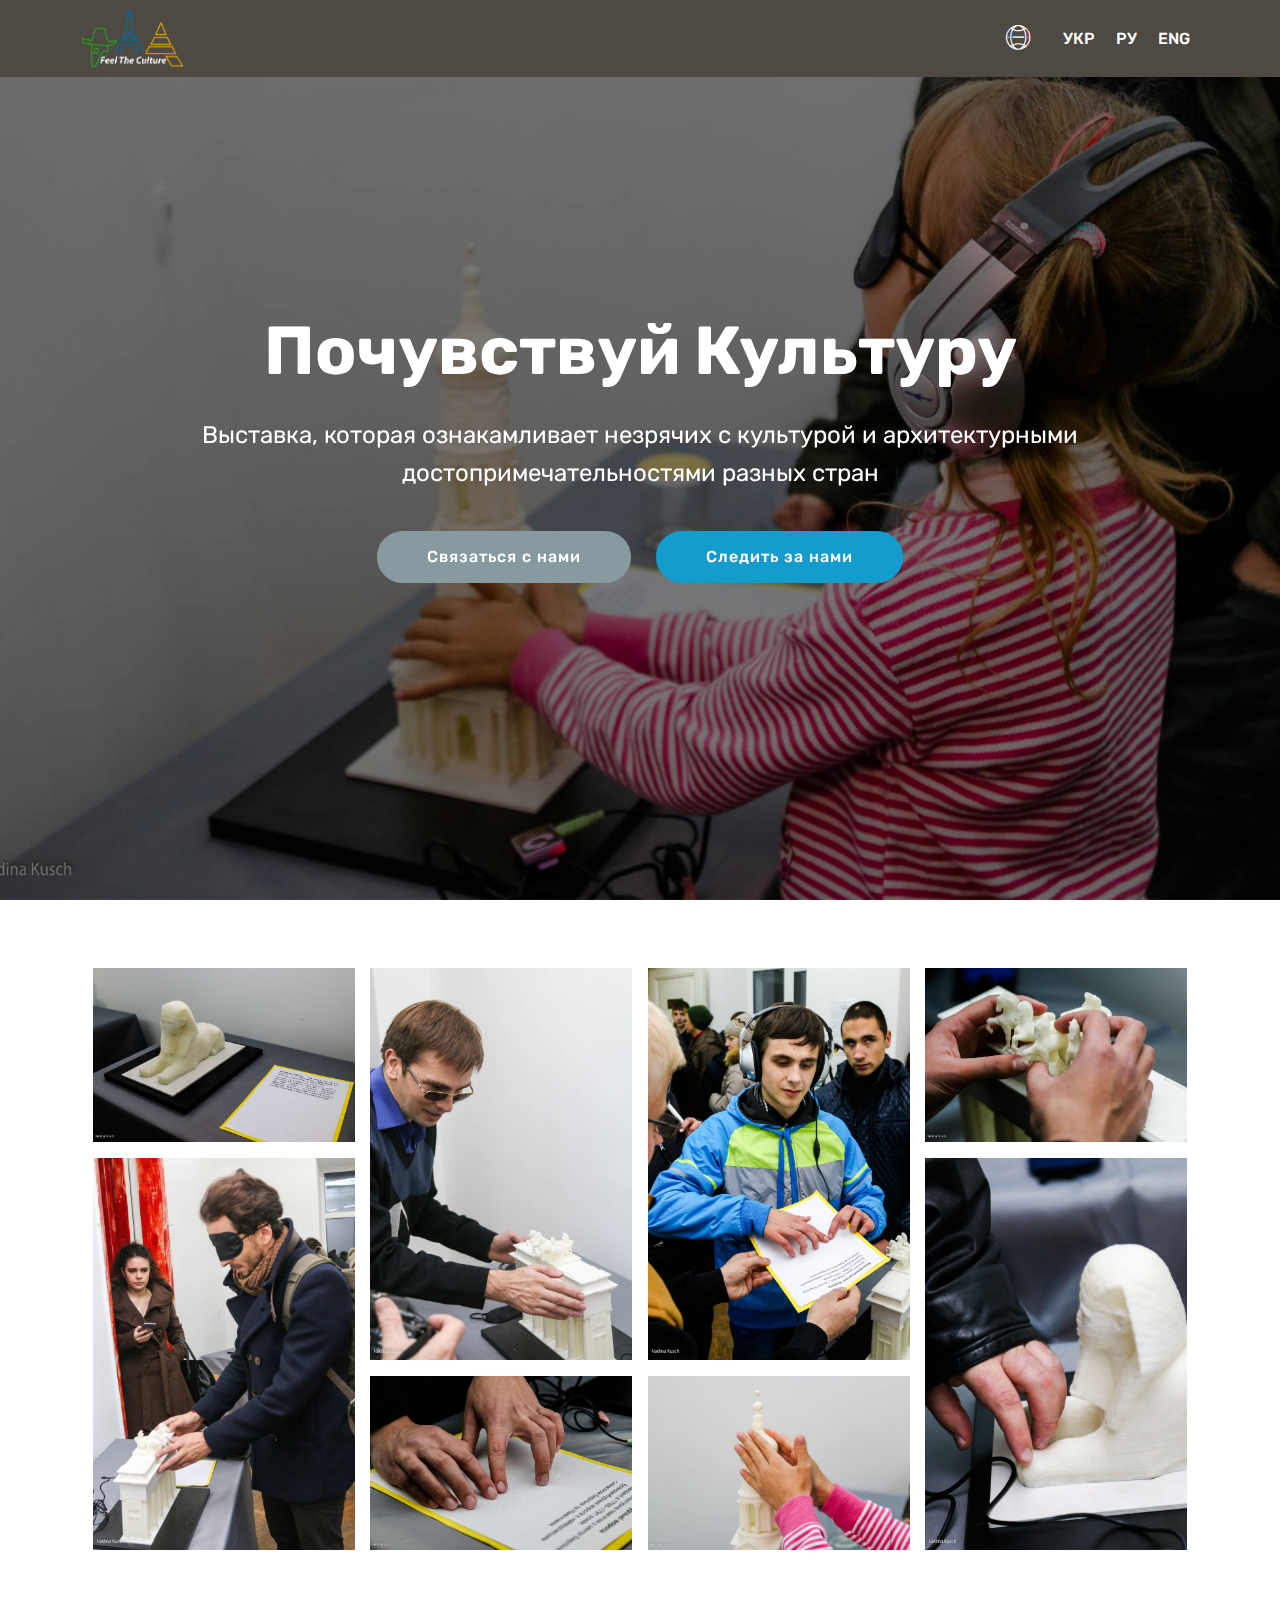
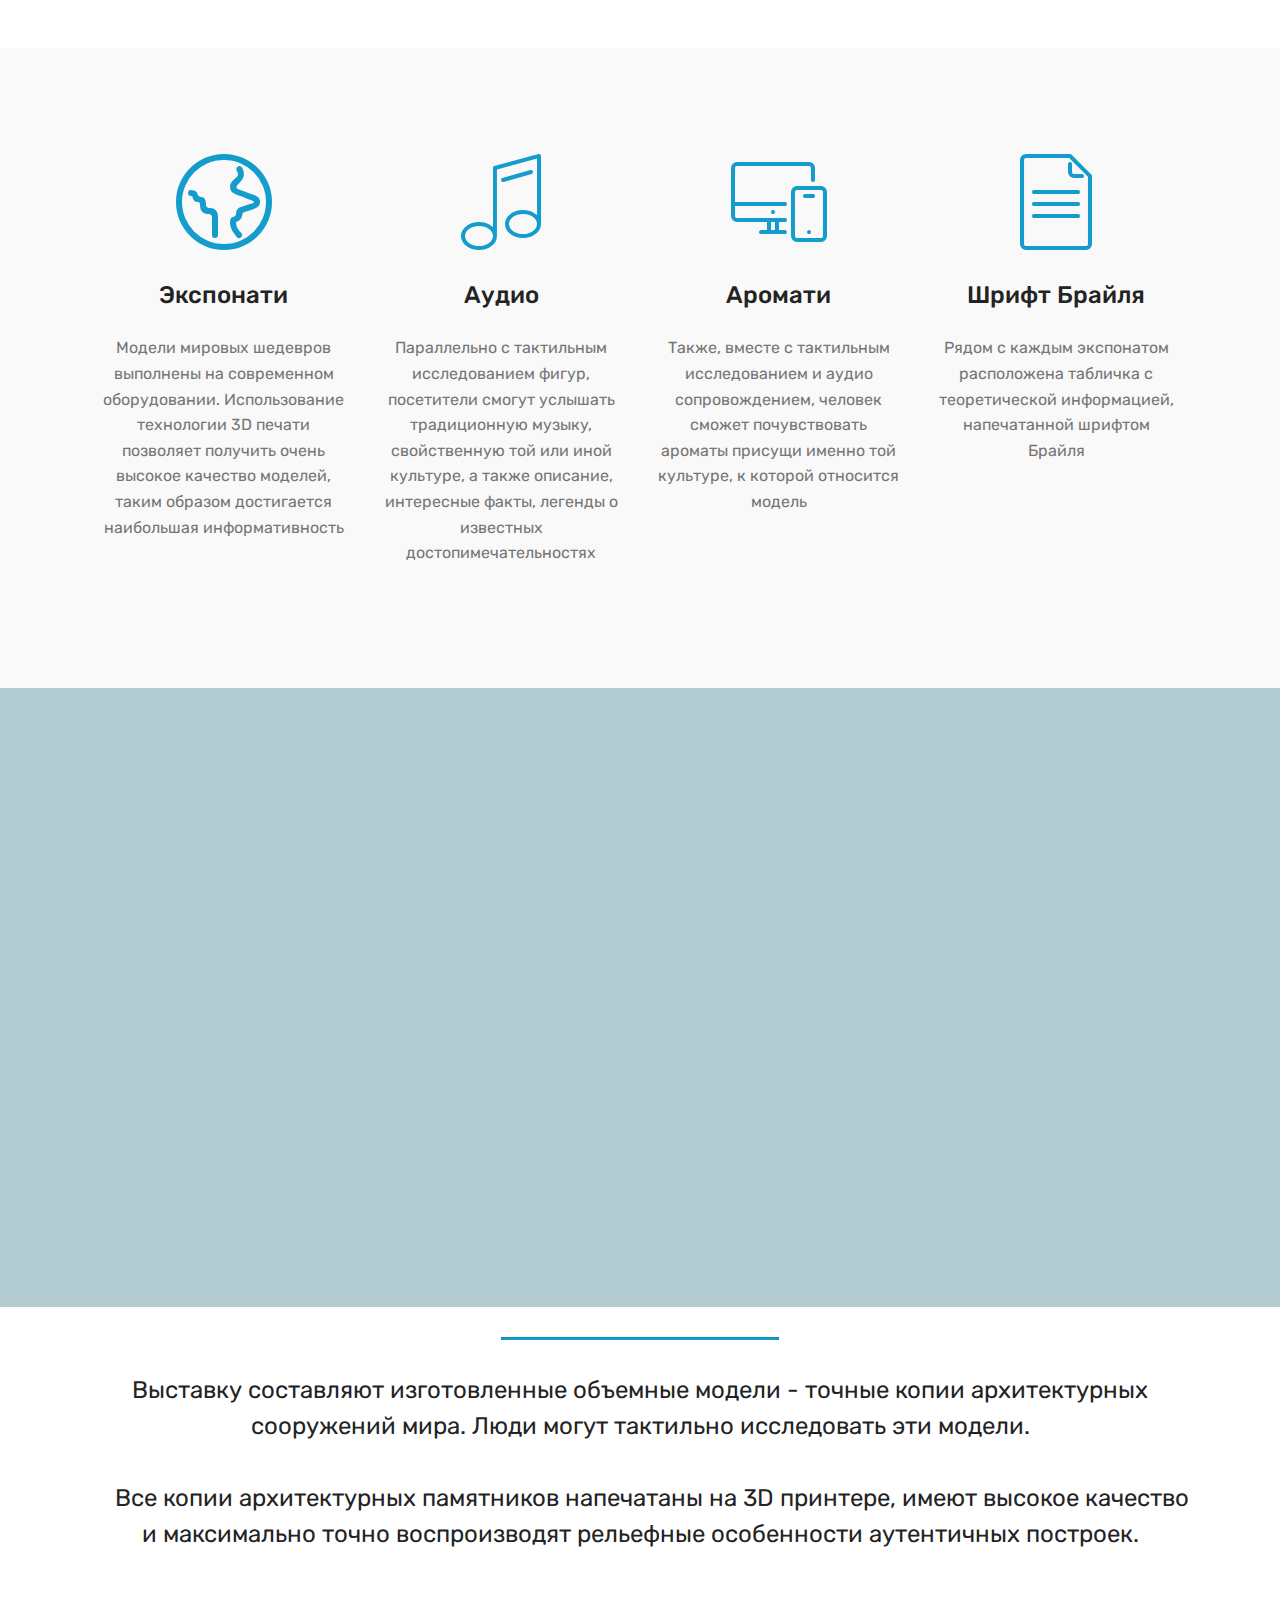
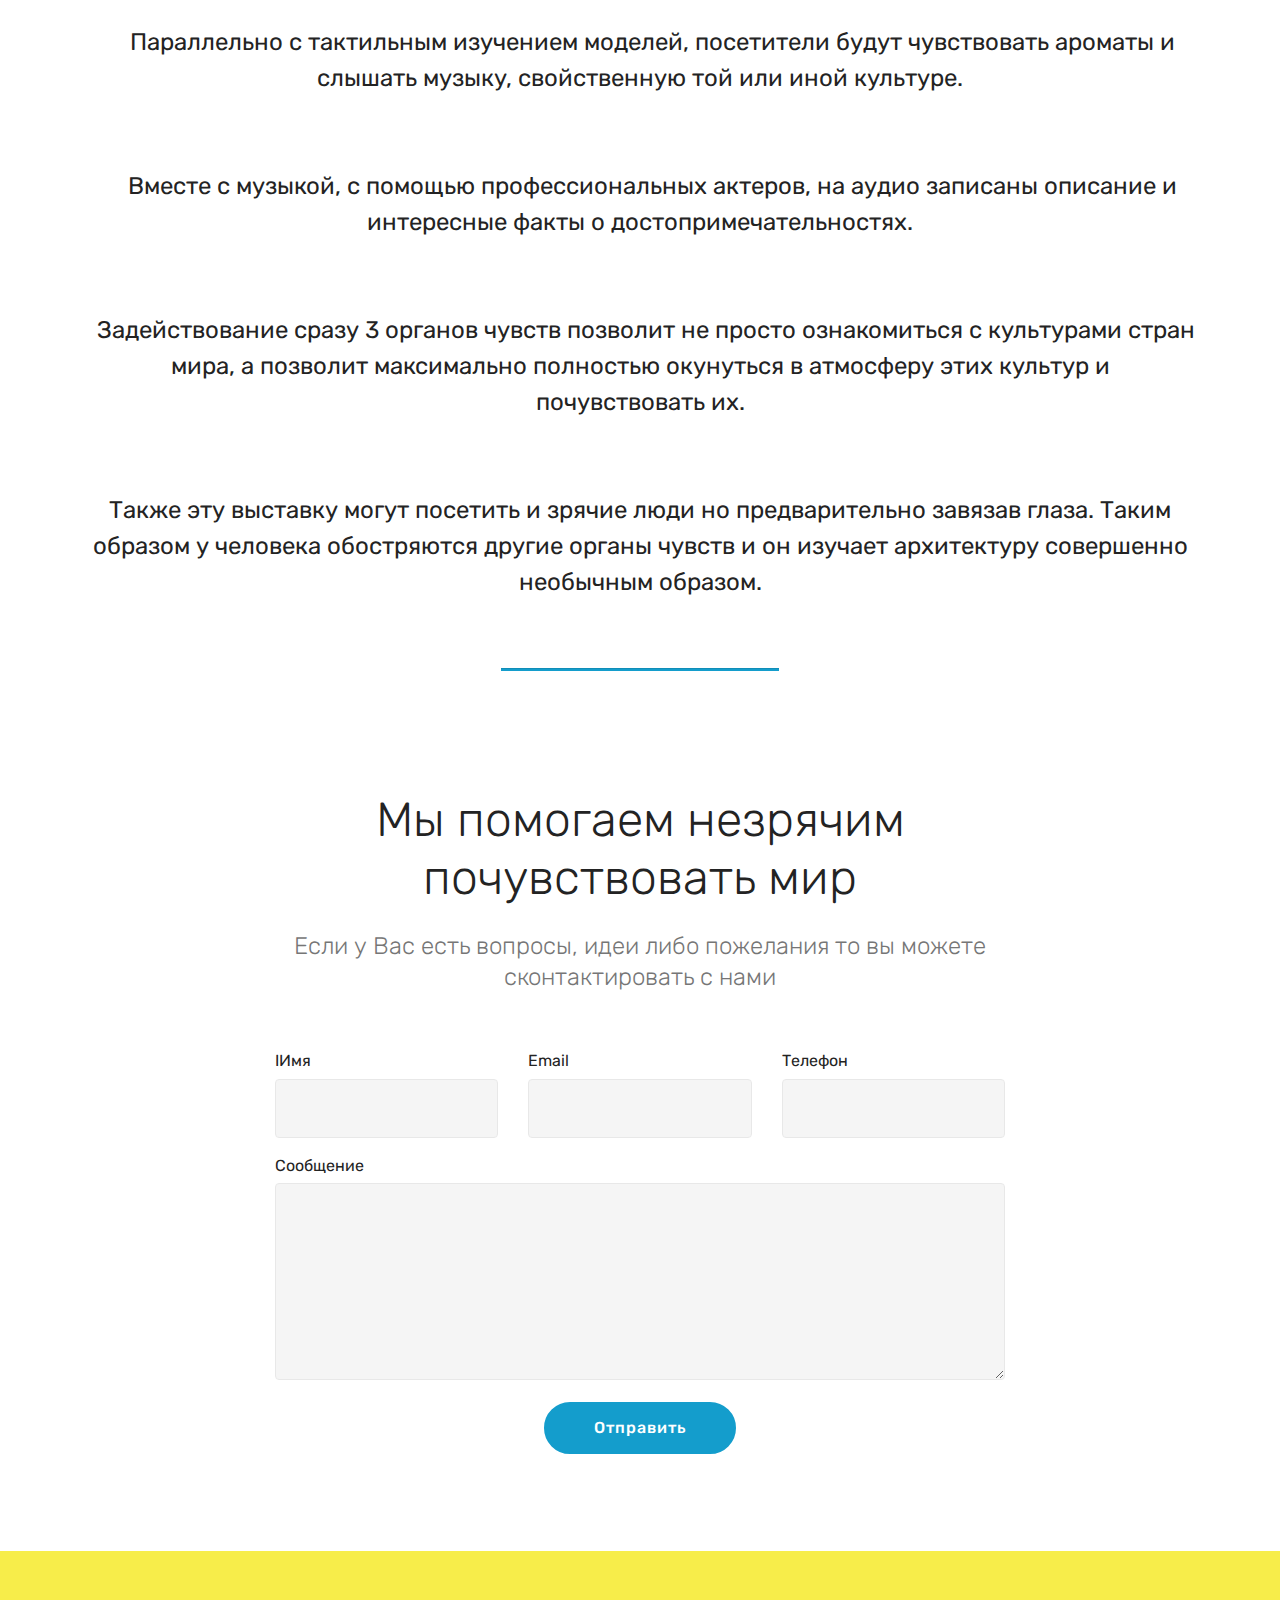
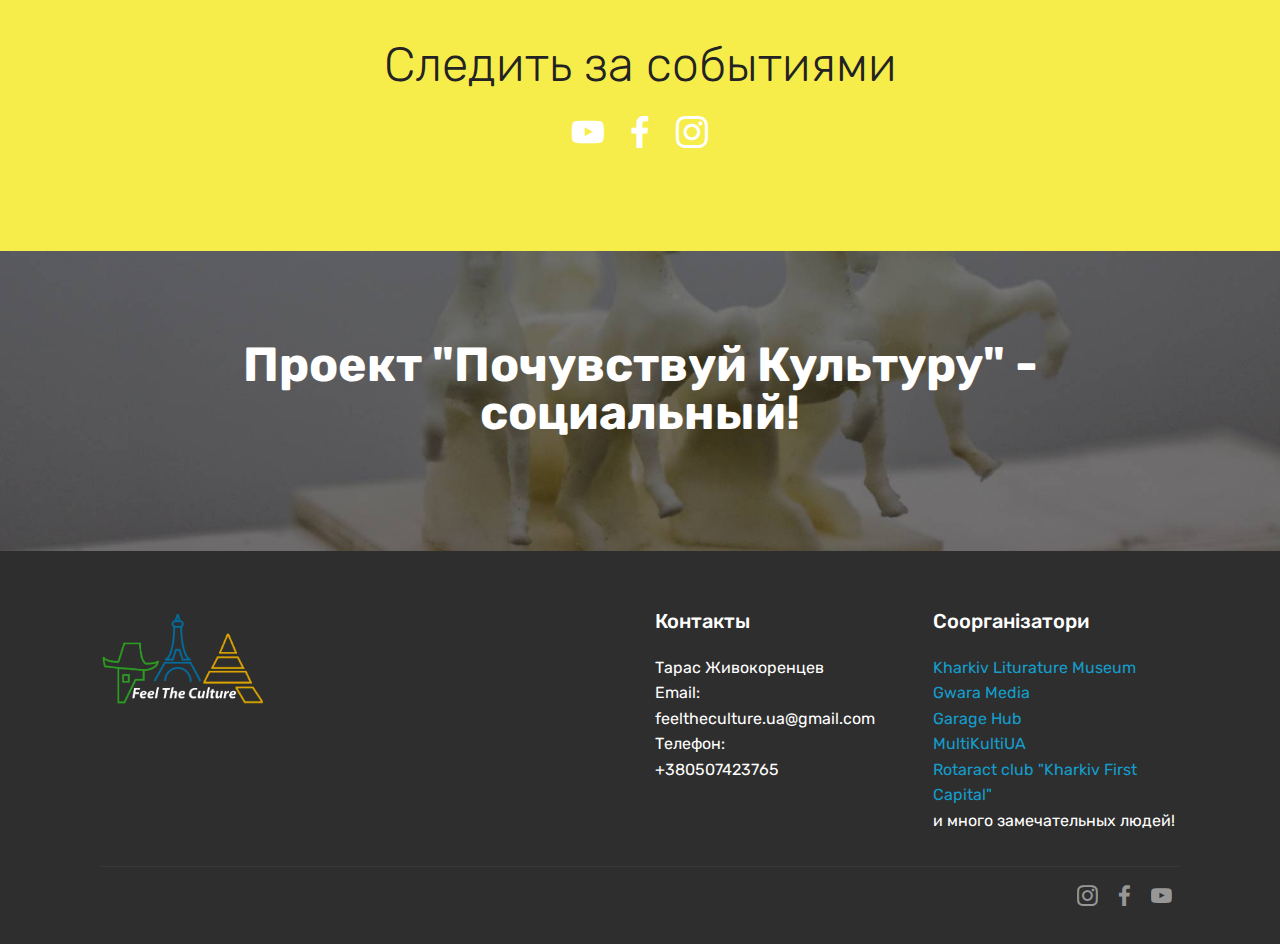
==== commit e7b3f9b3: "Update page1.html" ====
--- a/page1.html
+++ b/page1.html
@@ -69,7 +69,7 @@
             <div class="mbr-white col-md-10">
                 <h1 class="mbr-section-title mbr-bold pb-3 mbr-fonts-style display-1">Почувствуй Культуру</h1>
                 
-                <p class="mbr-text pb-3 mbr-fonts-style display-5">Выставка, которая ознакамливает незрячих с культурой и архитектурными достопримечательностями мразных стран</p>
+                <p class="mbr-text pb-3 mbr-fonts-style display-5">Выставка, которая ознакамливает незрячих с культурой и архитектурными достопримечательностями разных стран</p>
                 <div class="mbr-section-btn"><a class="btn btn-md btn-warning display-4" href="index.html#form1-c">Связаться с нами</a>
                     <a class="btn btn-md btn-primary display-4" href="index.html#social-buttons2-b">Следить за нами</a></div>
             </div>
@@ -378,4 +378,4 @@
   
   
 </body>
-</html>+</html>
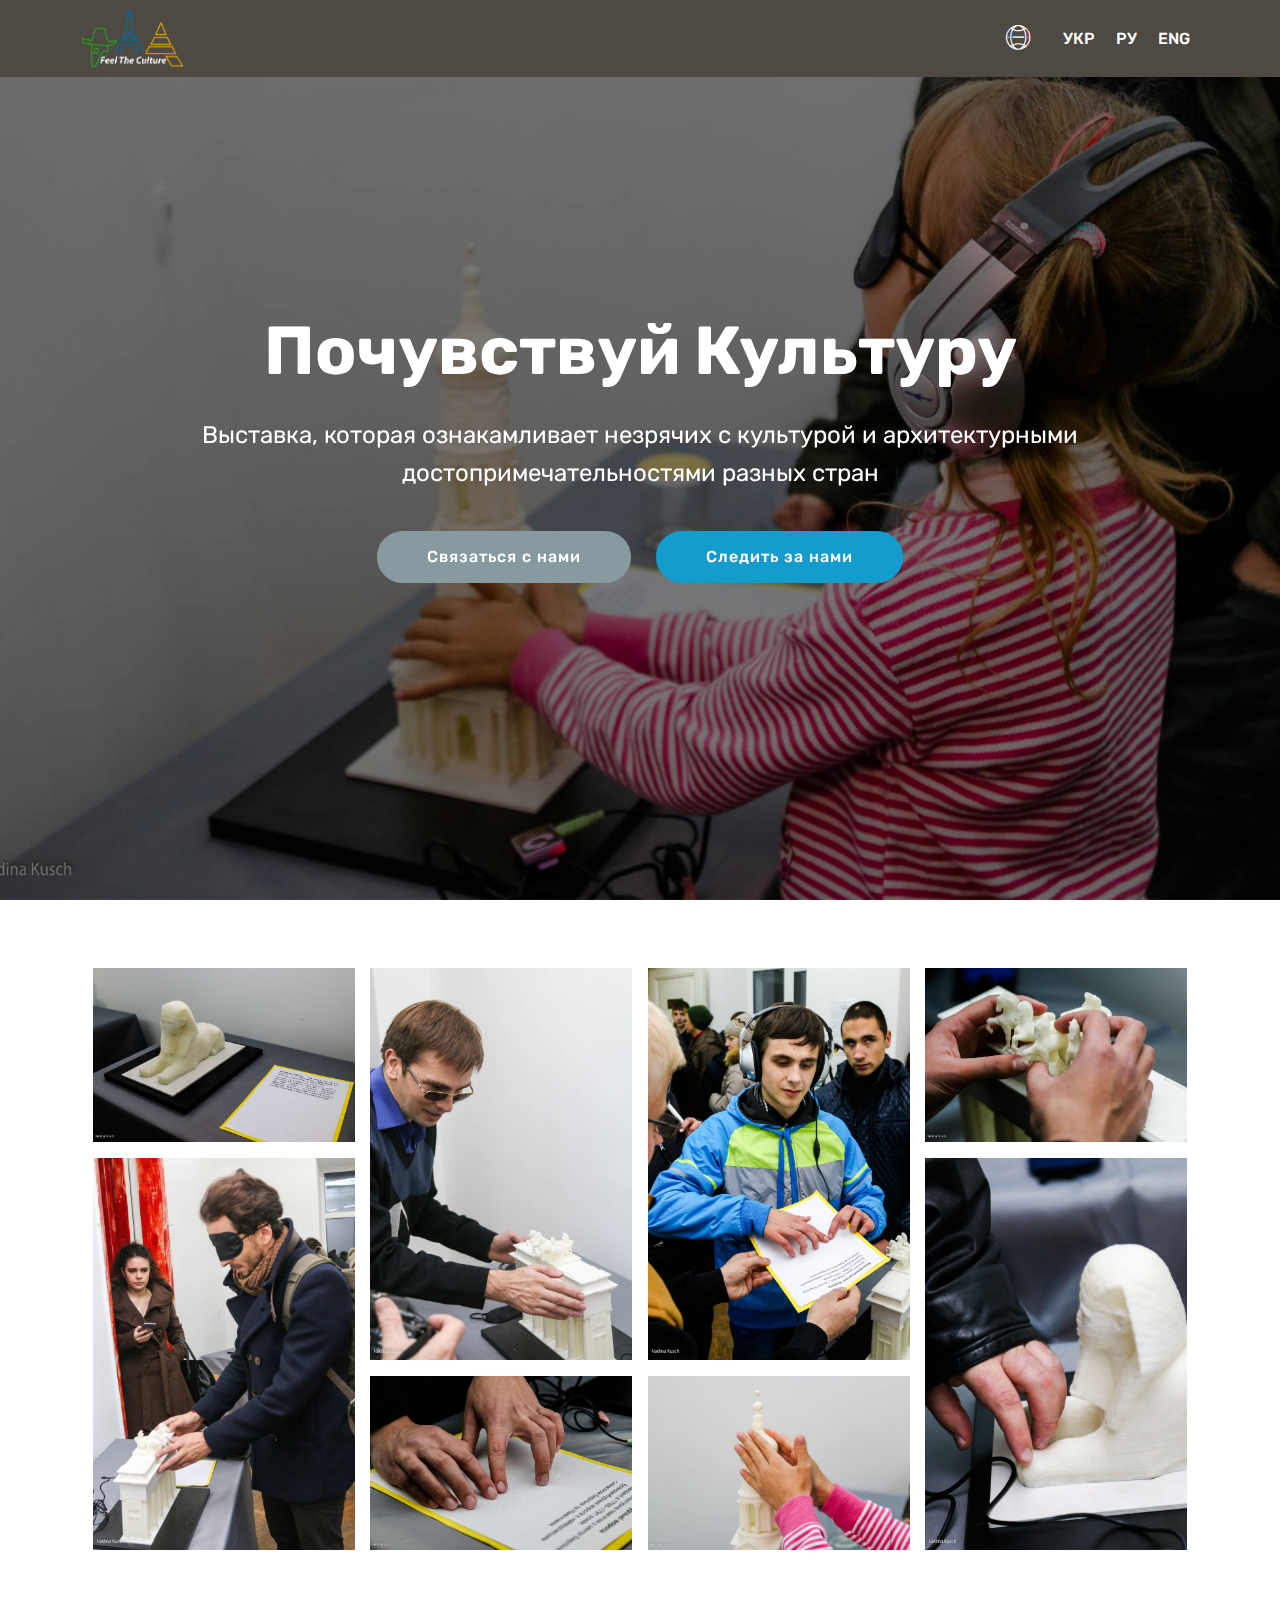
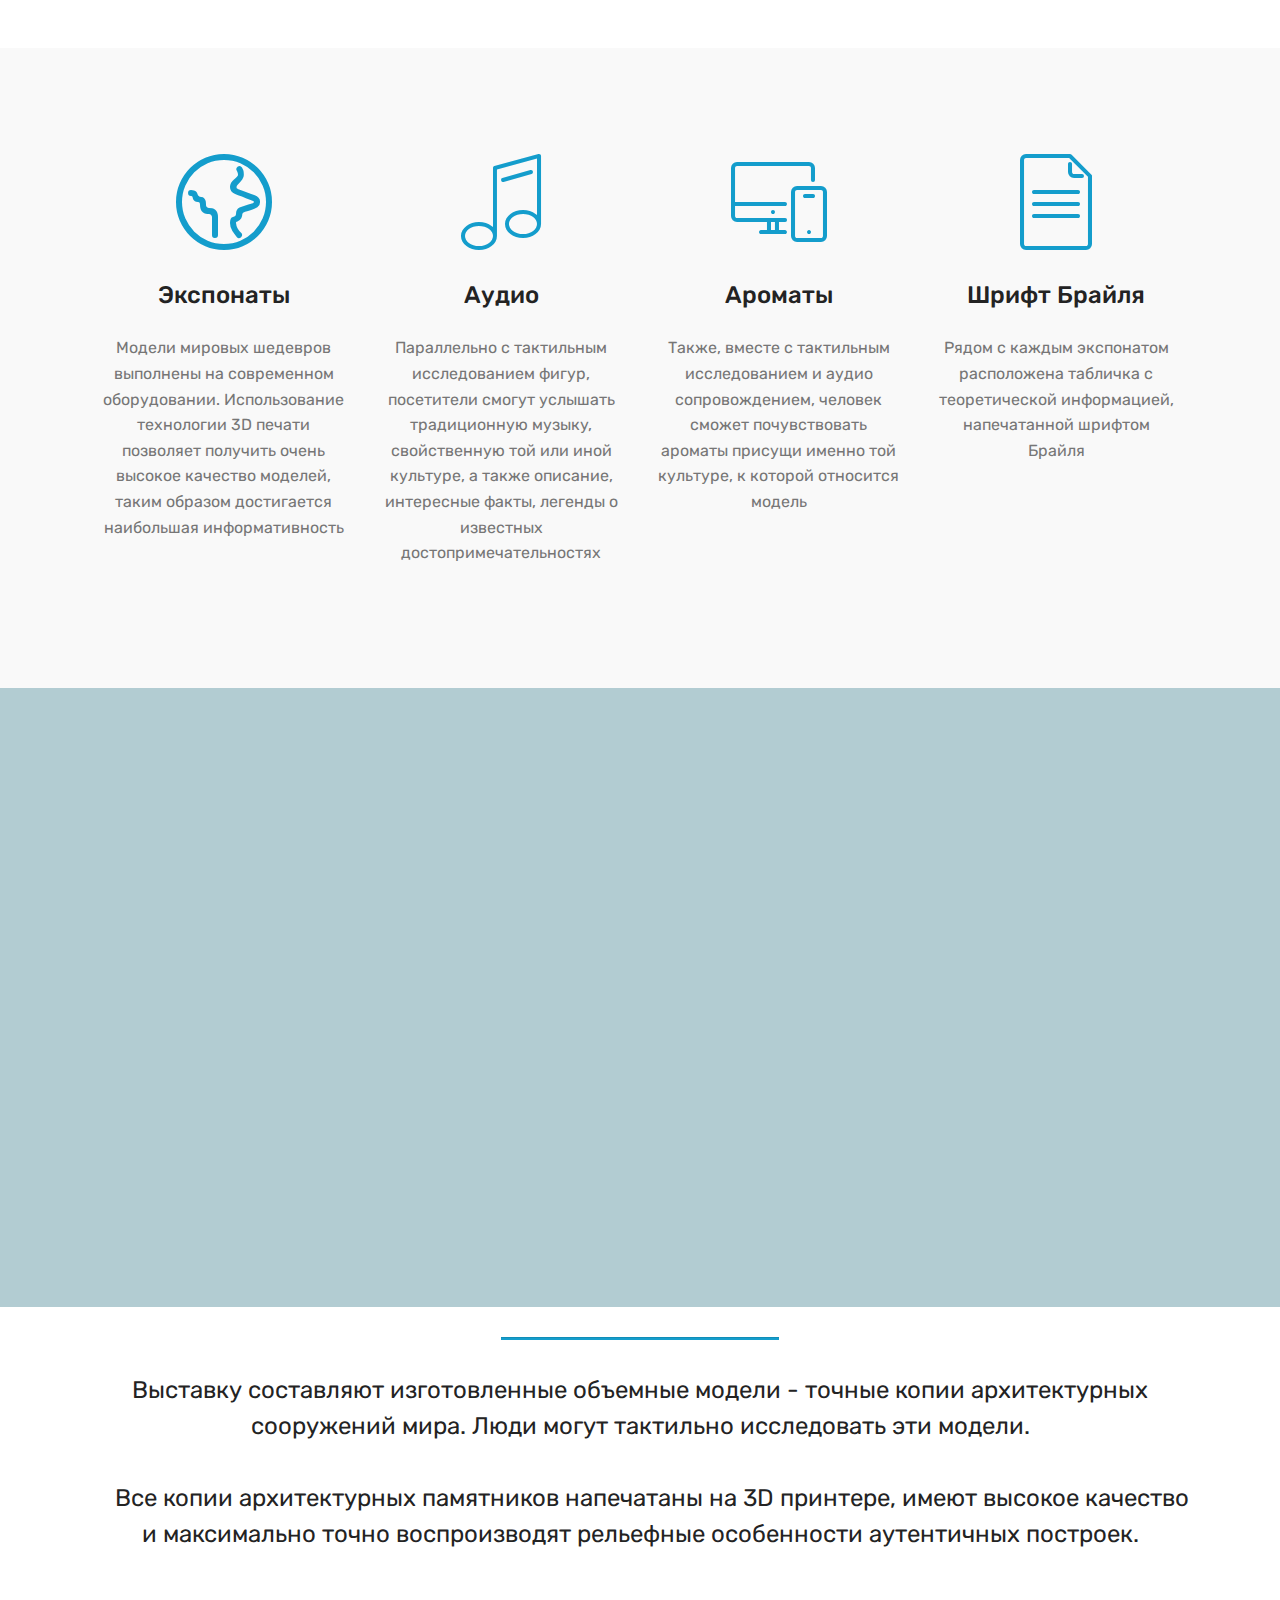
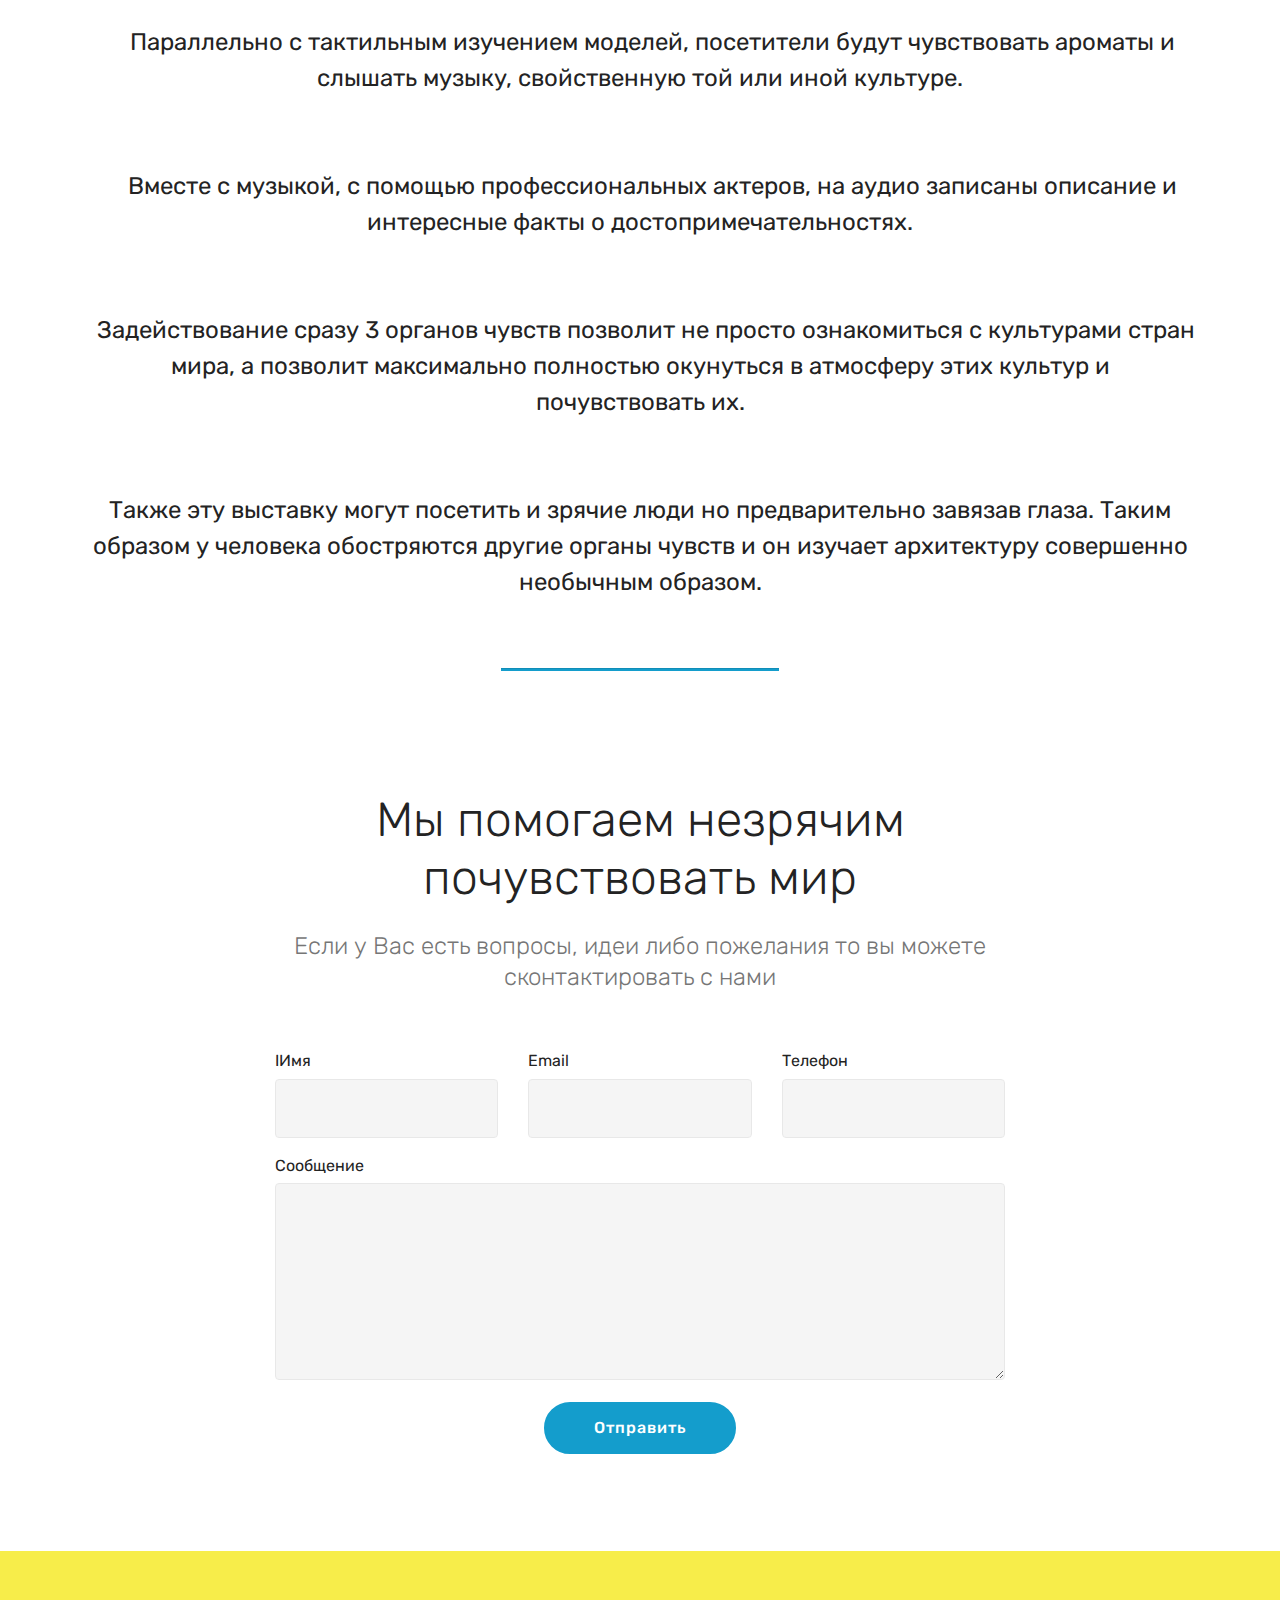
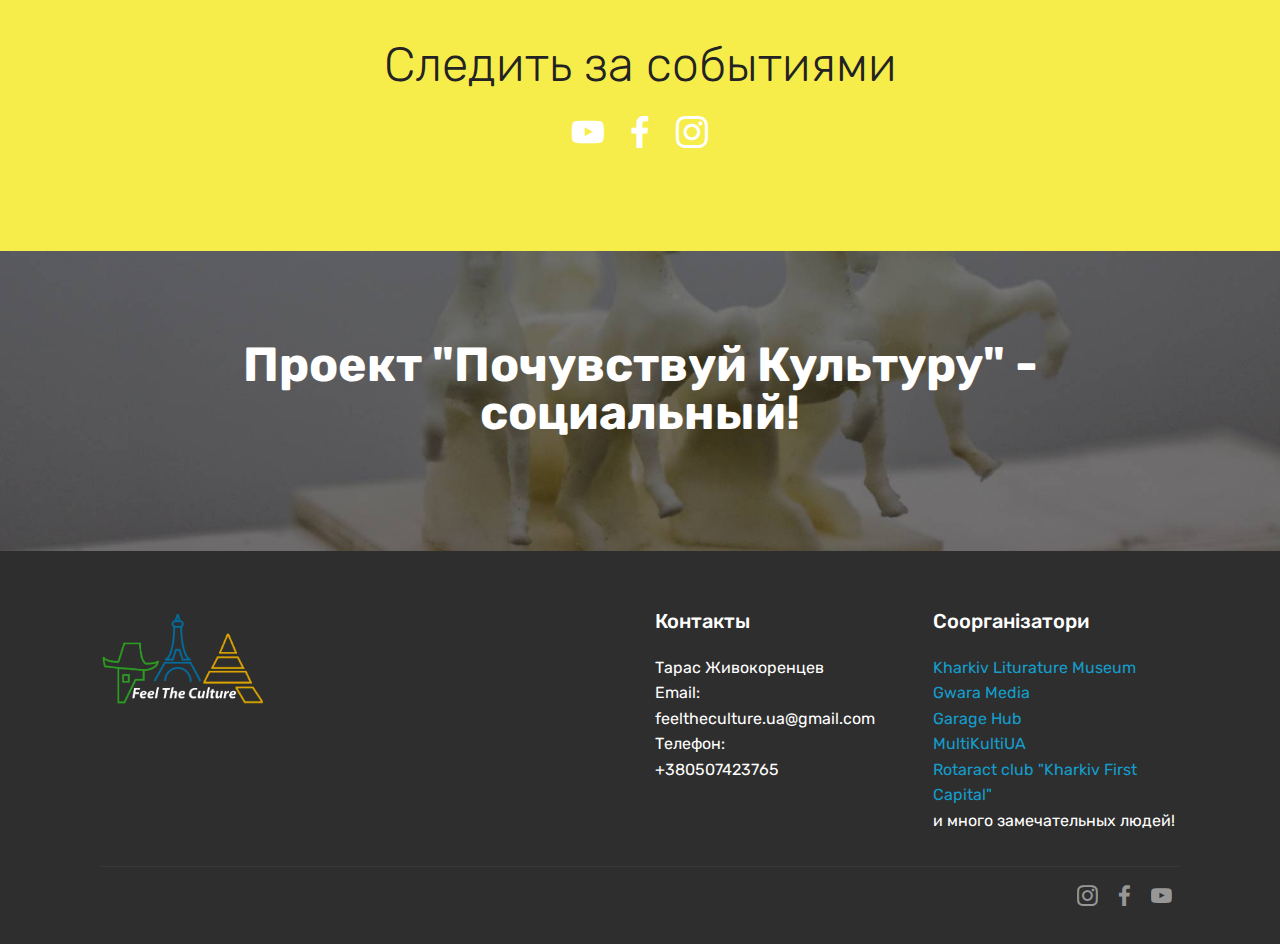
==== commit 405cdc0e: "Update page1.html" ====
--- a/page1.html
+++ b/page1.html
@@ -101,7 +101,7 @@
                     <span class="mbr-iconfont mbrib-globe" media-simple="true"></span>
                 </div>
                 <div class="card-box">
-                    <h4 class="card-title py-3 mbr-fonts-style display-5">Экспонати</h4>
+                    <h4 class="card-title py-3 mbr-fonts-style display-5">Экспонаты</h4>
                     <p class="mbr-text mbr-fonts-style display-7">
                         Модели мировых шедевров выполнены на современном оборудовании. Использование технологии 3D печати позволяет получить очень высокое качество моделей, таким образом достигается наибольшая информативность
                     </p>
@@ -115,7 +115,7 @@
                 <div class="card-box">
                     <h4 class="card-title py-3 mbr-fonts-style display-5">Аудио</h4>
                     <p class="mbr-text mbr-fonts-style display-7">
-                        Параллельно с тактильным исследованием фигур, посетители смогут услышать традиционную музыку, свойственную той или иной культуре, а также описание, интересные факты, легенды о известных достопимечательностях</p>
+                        Параллельно с тактильным исследованием фигур, посетители смогут услышать традиционную музыку, свойственную той или иной культуре, а также описание, интересные факты, легенды о известных достопримечательностях</p>
                 </div>
             </div>
 
@@ -124,7 +124,7 @@
                     <span class="mbri-responsive mbr-iconfont" media-simple="true"></span>
                 </div>
                 <div class="card-box">
-                    <h4 class="card-title py-3 mbr-fonts-style display-5">Аромати</h4>
+                    <h4 class="card-title py-3 mbr-fonts-style display-5">Ароматы</h4>
                     <p class="mbr-text mbr-fonts-style display-7">Также, вместе с тактильным исследованием и аудио сопровождением, человек сможет почувствовать ароматы присущи именно той культуре, к которой относится модель</p>
                 </div>
             </div>
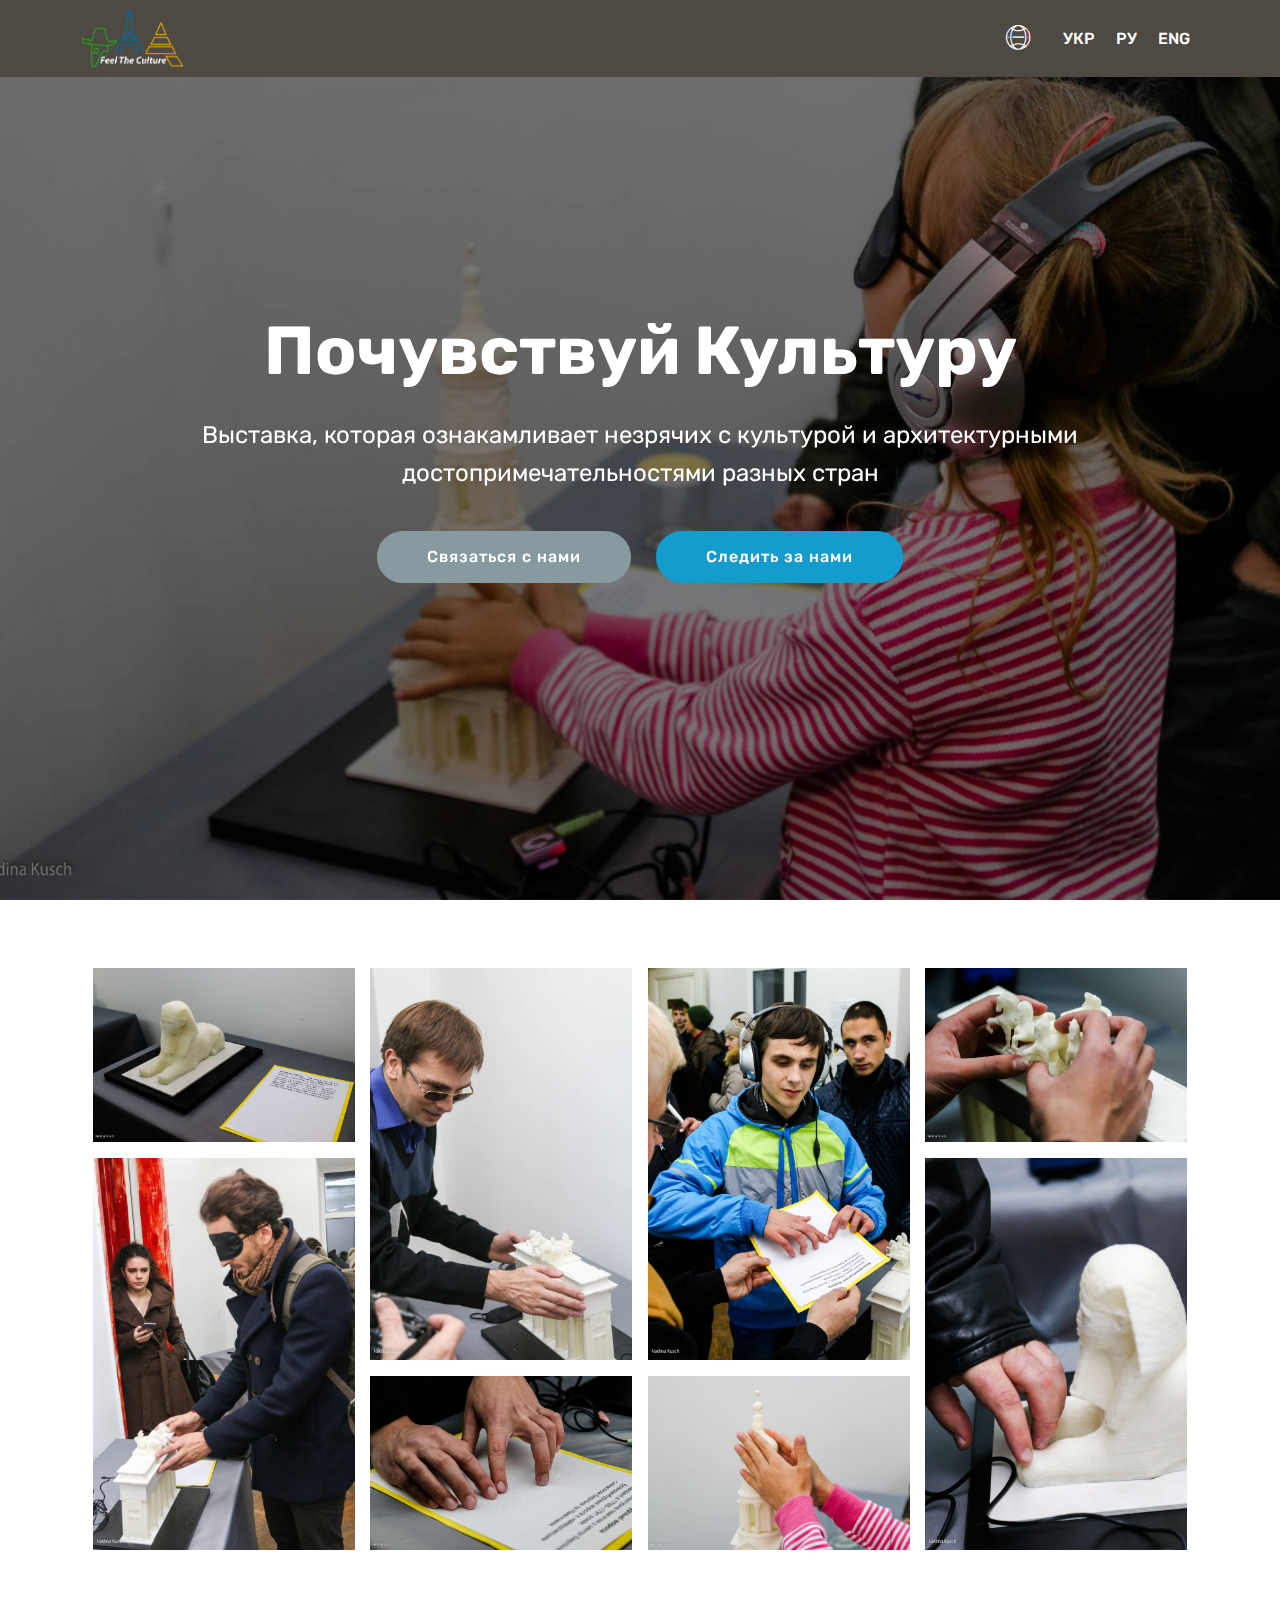
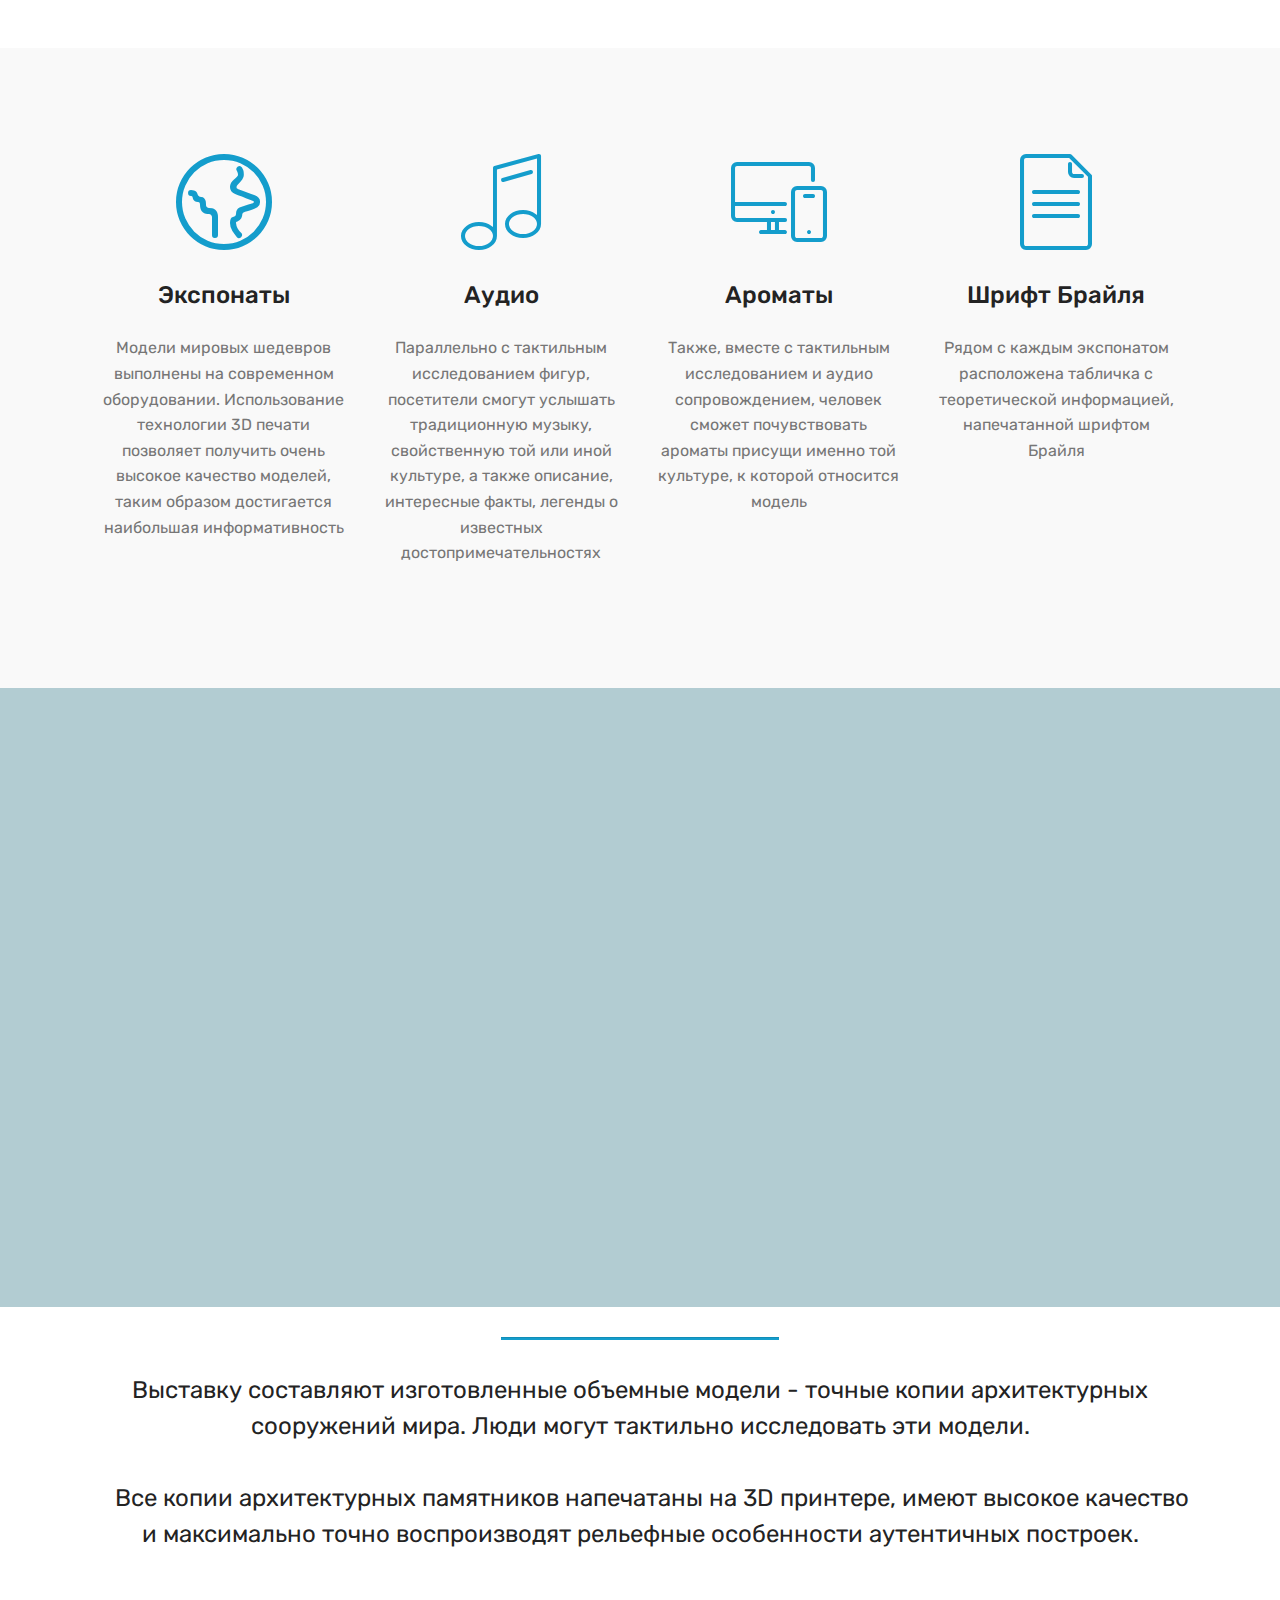
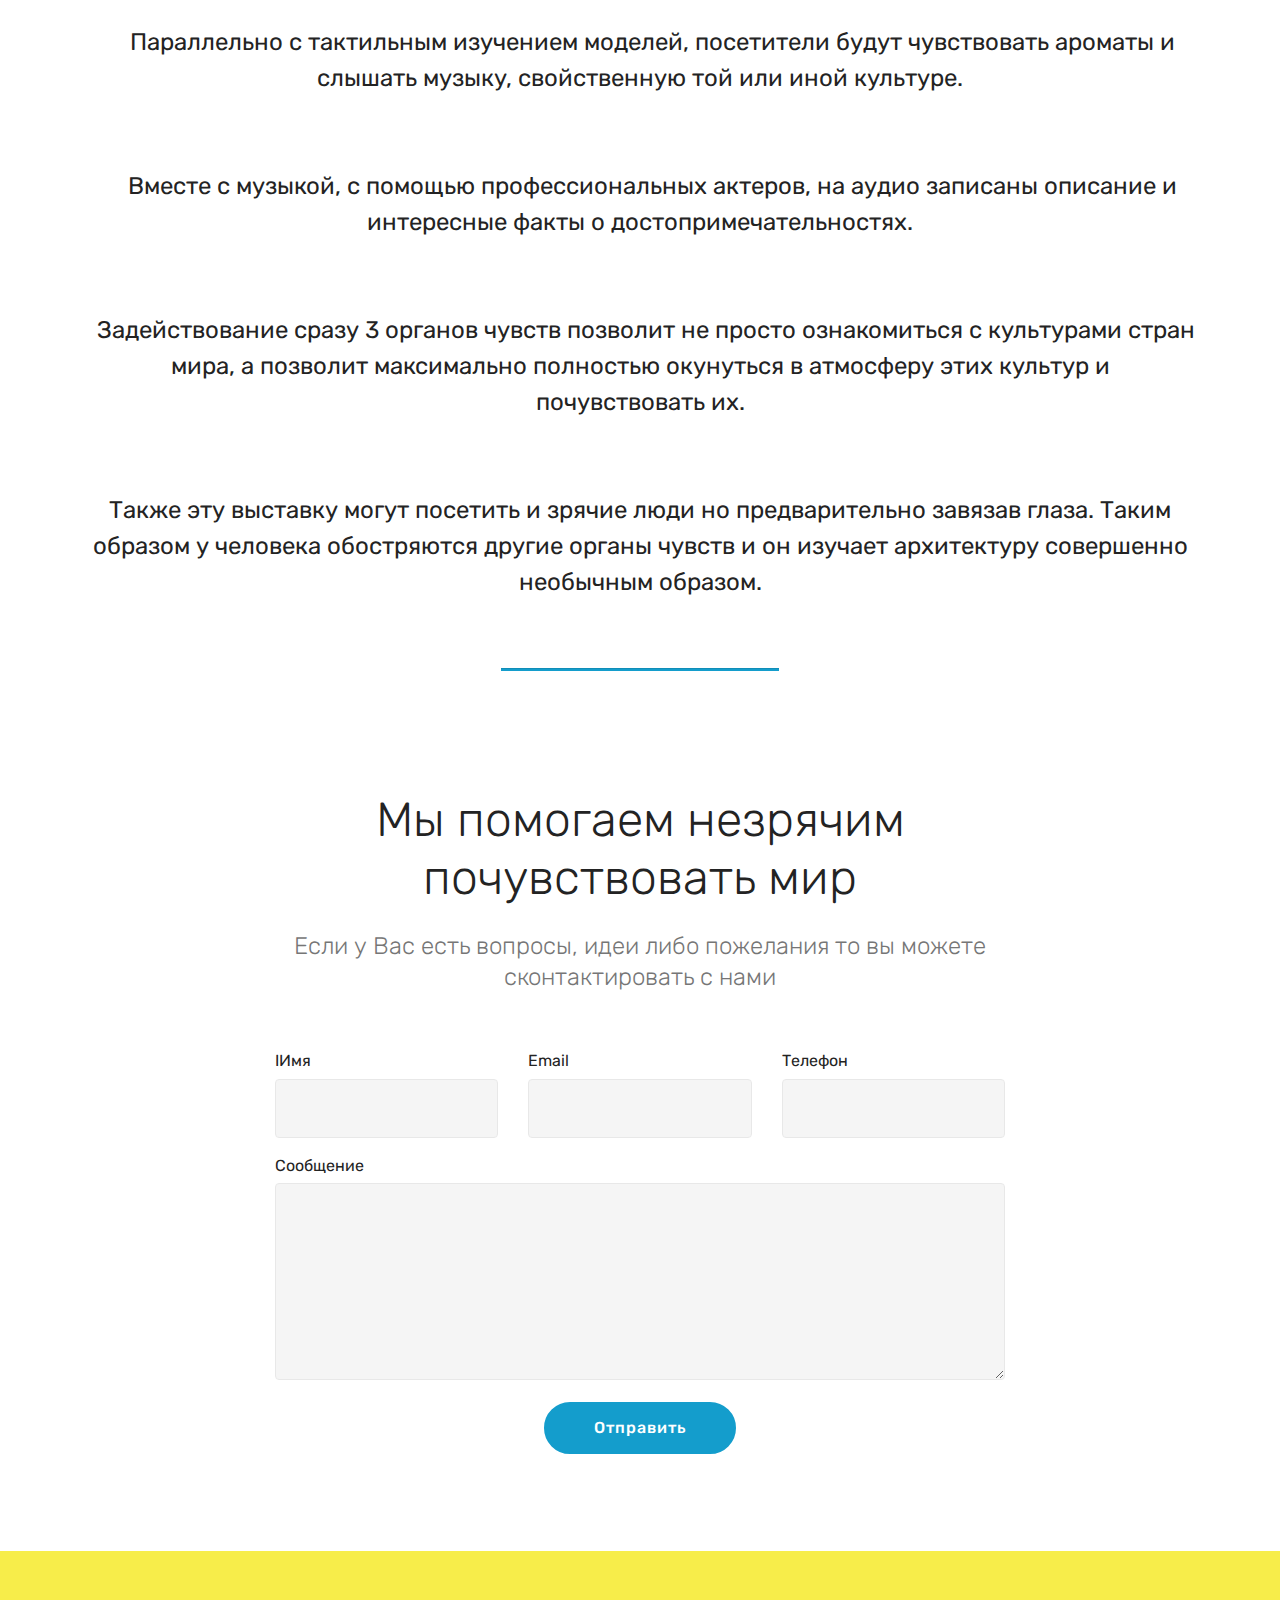
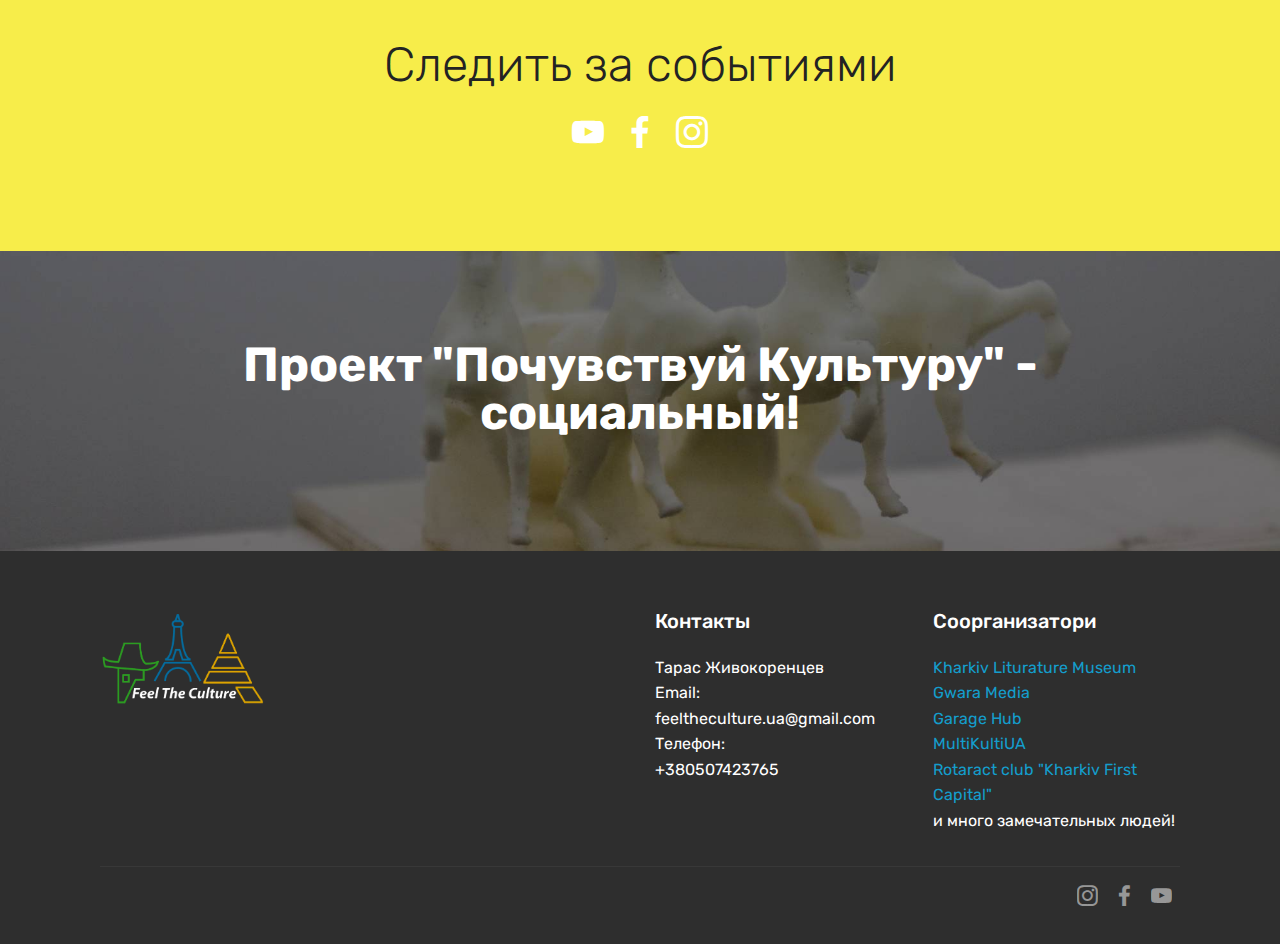
==== commit 5079d667: "Update page1.html" ====
--- a/page1.html
+++ b/page1.html
@@ -310,7 +310,7 @@
 <br>+380507423765&nbsp;</p>
             </div>
             <div class="col-12 col-md-3 mbr-fonts-style display-7">
-                <h5 class="pb-3">Соорганізатори</h5>
+                <h5 class="pb-3">Соорганизатори</h5>
                 <p class="mbr-text"><a href="https://www.facebook.com/litme.ua/">Kharkiv Liturature Museum
 </a><br><a href="https://www.facebook.com/gwaramedia/">Gwara Media</a>
 <br><a href="https://www.facebook.com/garage.hub.kharkiv/?hc_ref=ARThlx8HmTrCfLhJIIq7QPoYUj9m2IhoSCmTdGjMxlW8hfl-ylAvFSvJ2t6IsEDpVSo">Garage Hub</a>
